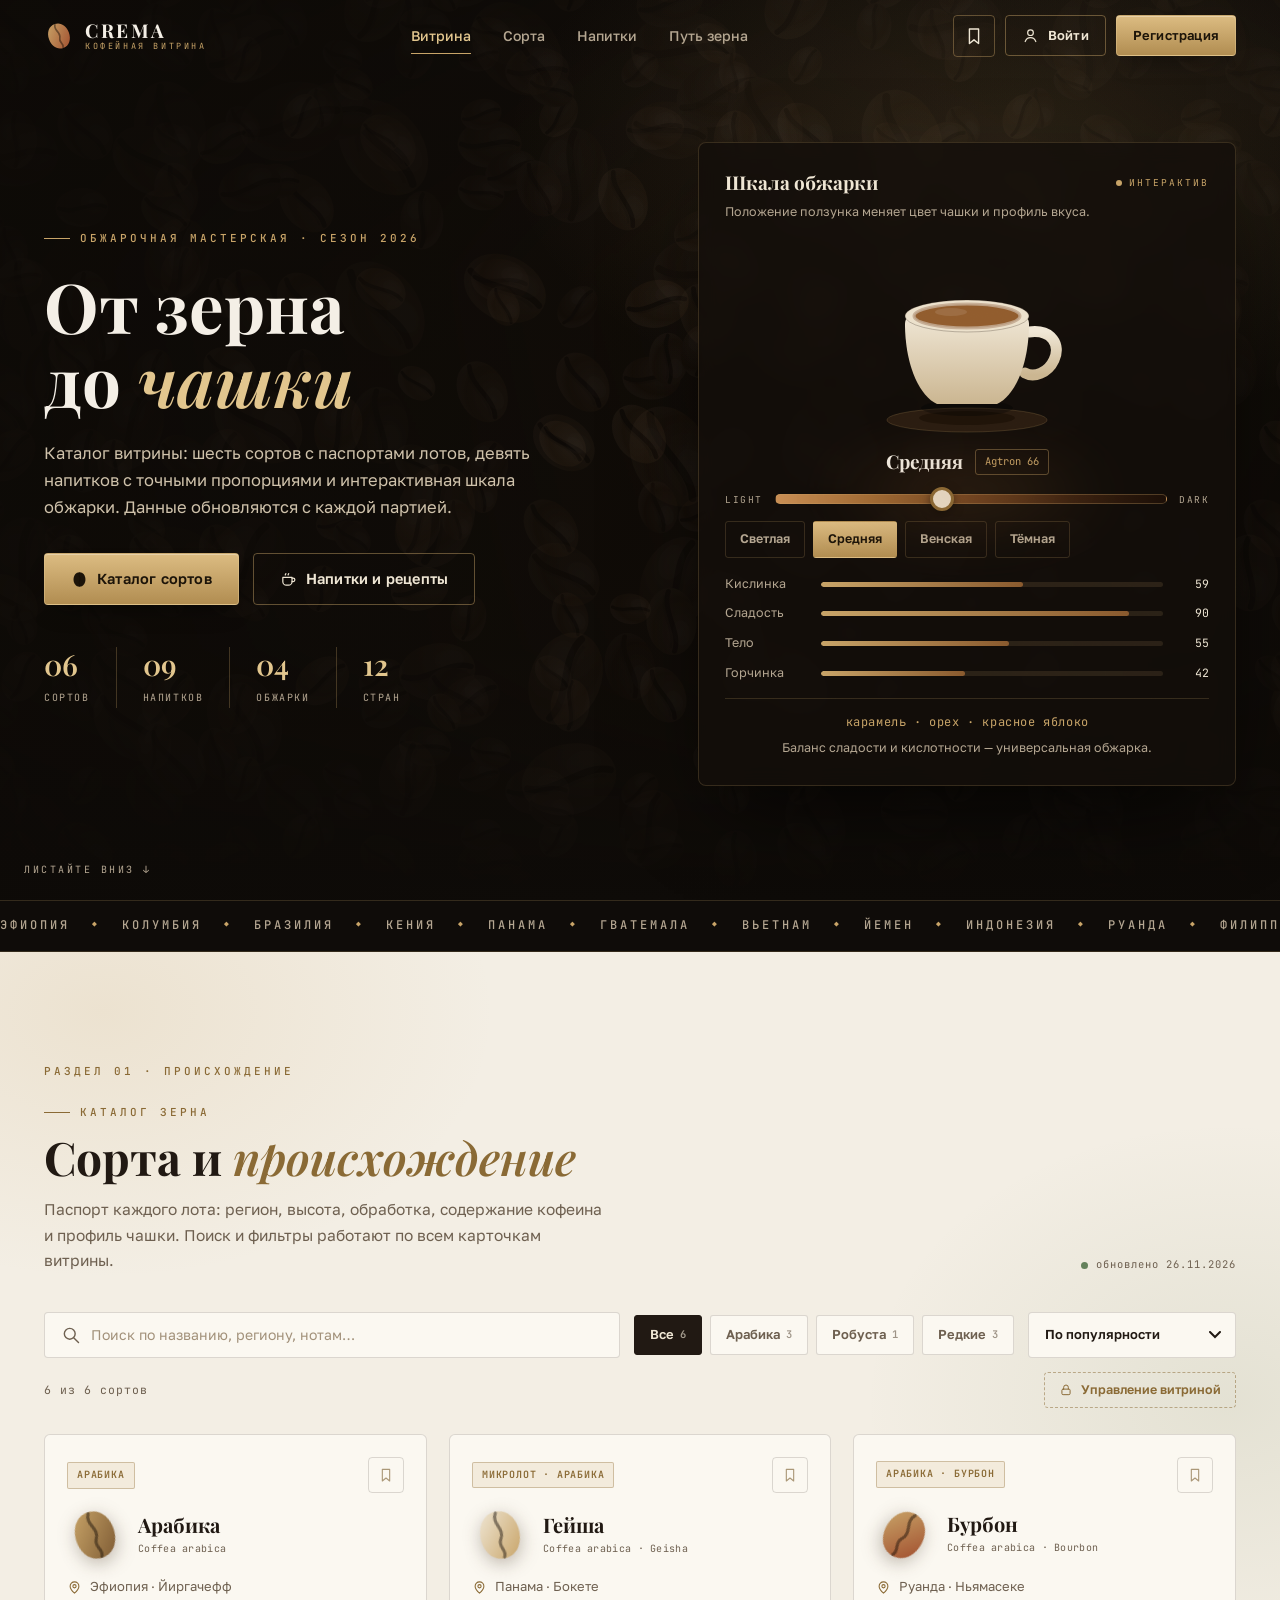
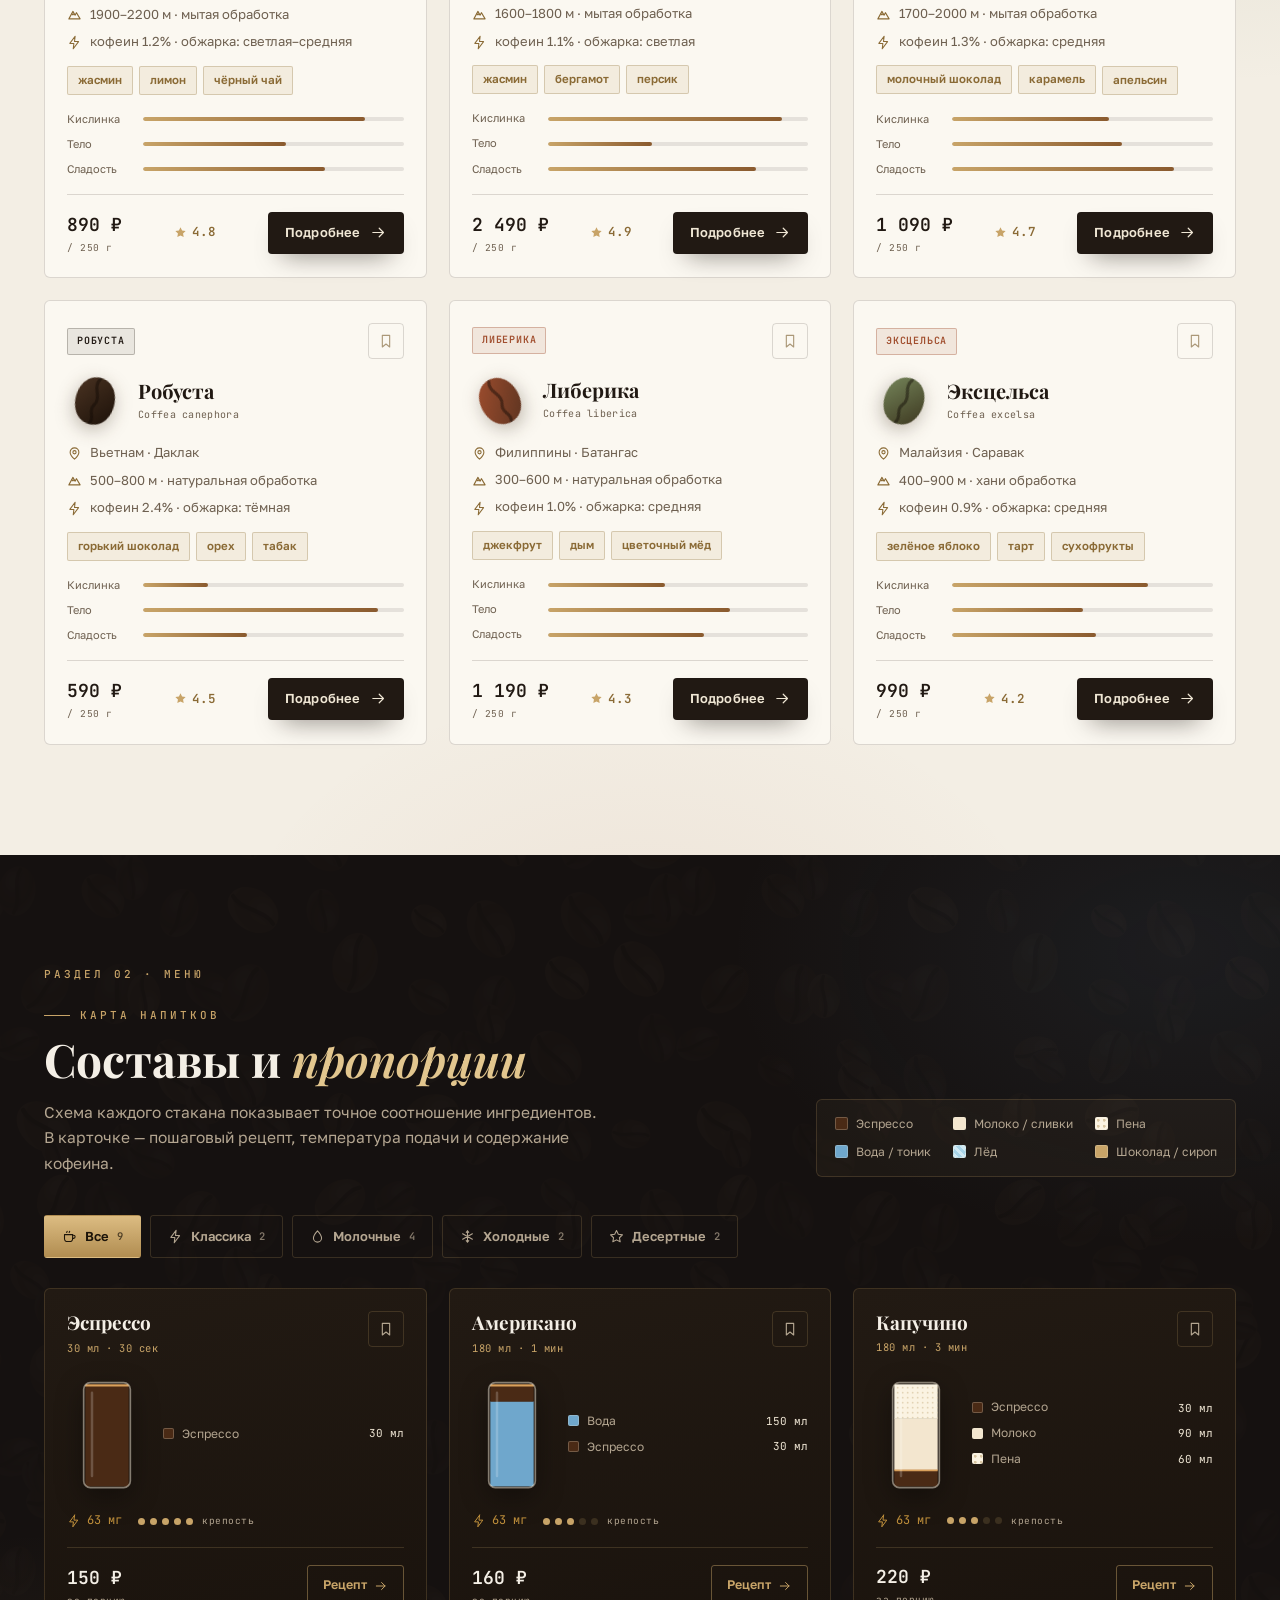
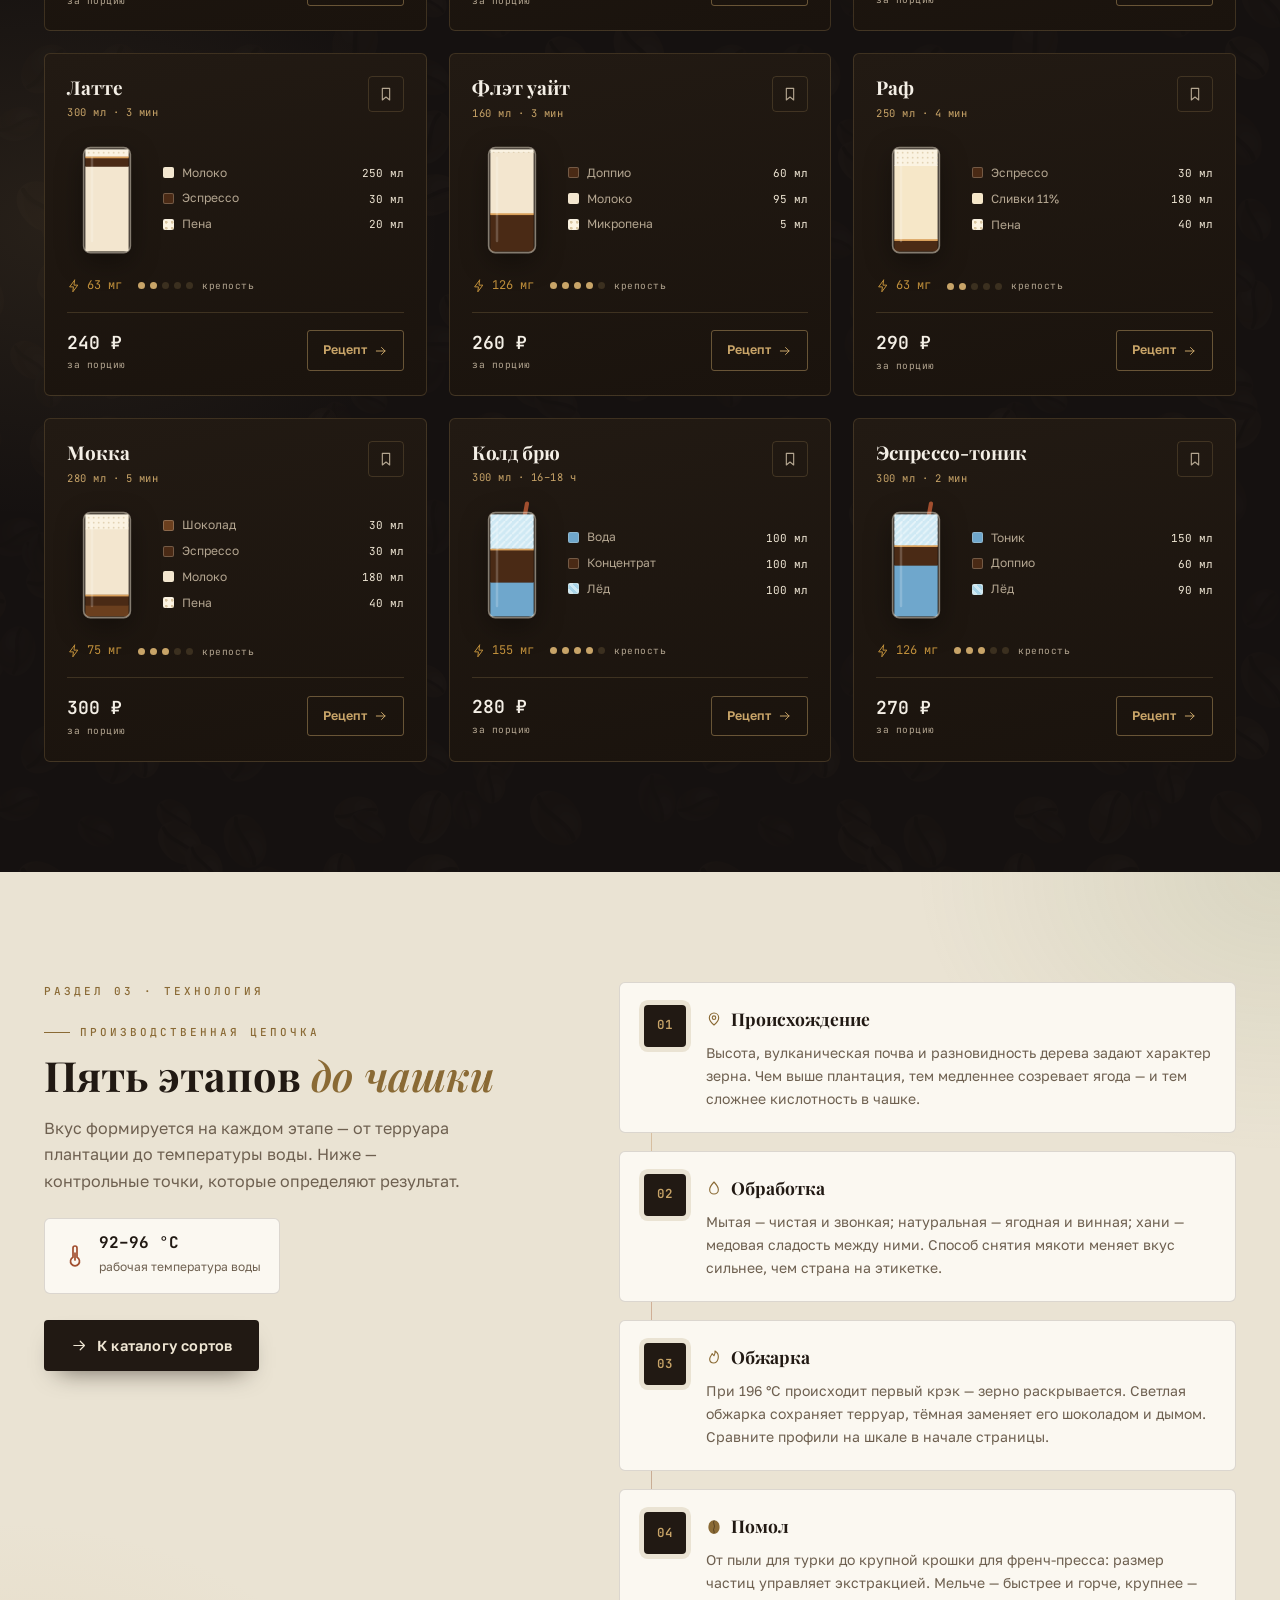
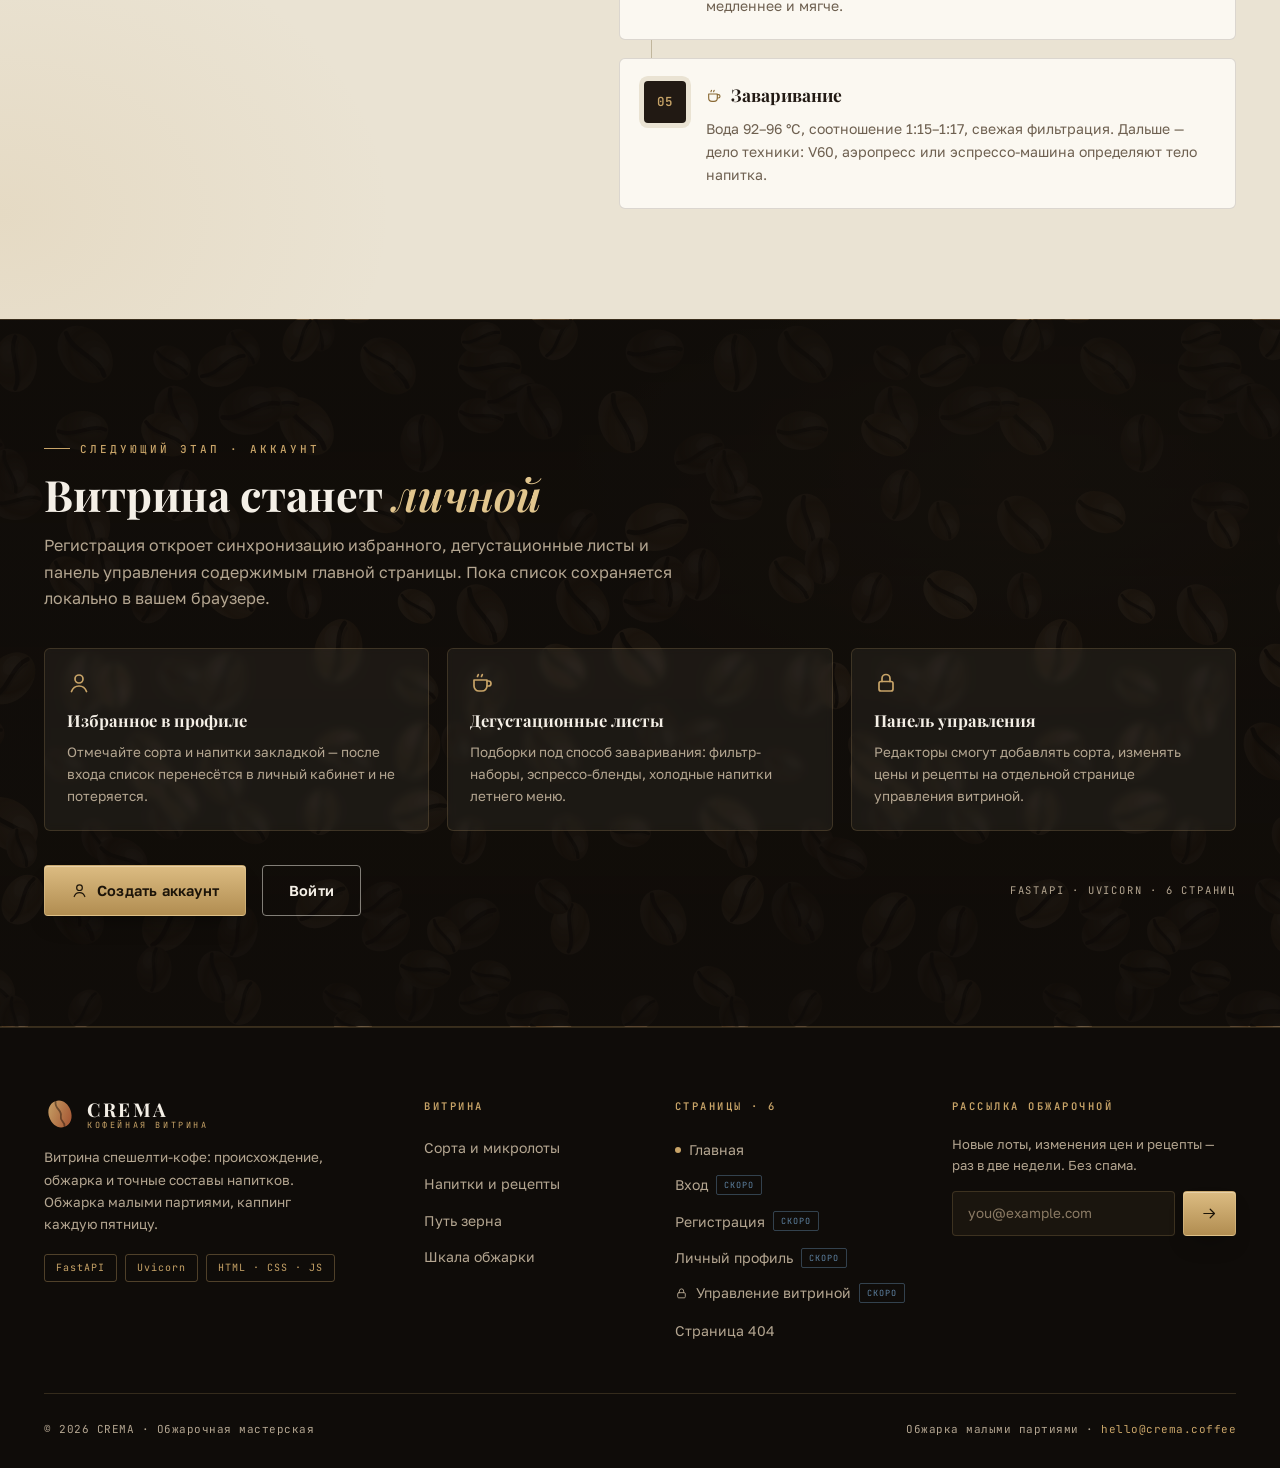
==== index.html @ fa010d56 "dffg" ====
<!--
  ═══════════════════════════════════════════════════════════════════
  index.html · CREMA — витрина кофе · ГЛАВНАЯ (1 из 6)
  Карта сайта: /  /login  /register  /profile  /admin  /404

  ФОН: сгенерированный бесшовный фон из зёрен теперь ВСТРОЕН в style.css
  (переменная --beans-tex). Внешних файлов не требуется — ошибки
  загрузки больше нет. Если захотите реальное фото: сохраните его как
  beans-bg.jpg и в style.css поменяйте --photo (инструкция там же).

  Структура (оба файла в одной папке):
      project/
        main.py
        index.html
        style.css

  main.py (FastAPI + Uvicorn):
      from fastapi import FastAPI
      from fastapi.responses import FileResponse

      app = FastAPI()

      @app.get("/")
      async def index():
          return FileResponse("index.html")

      @app.get("/style.css")
      async def css():
          return FileResponse("style.css", media_type="text/css")

  Запуск:  uvicorn main:app --reload
  (Когда страниц станет больше — перейдите на StaticFiles:
   app.mount("/static", StaticFiles(directory="static"), name="static"))
  ═══════════════════════════════════════════════════════════════════
-->
<!DOCTYPE html>
<html lang="ru">
<head>
<meta charset="UTF-8">
<meta name="viewport" content="width=device-width, initial-scale=1.0">
<title>CREMA — витрина кофе · сорта, обжарка и напитки</title>
<meta name="description" content="Каталог обжарочной мастерской: происхождение сортов, точные составы напитков, интерактивная шкала обжарки и рецепты.">
<meta name="theme-color" content="#0f0c09">
<link rel="icon" href="data:image/svg+xml,%3Csvg xmlns='http://www.w3.org/2000/svg' viewBox='0 0 80 80'%3E%3Cpath d='M40 6C57 6 68 21 68 40C68 59 57 74 40 74C23 74 12 59 12 40C12 21 23 6 40 6Z' fill='%23c8a468'/%3E%3Cpath d='M40 8C31 22 49 32 40 46C33 57 46 63 40 72' fill='none' stroke='%230f0c09' stroke-width='5' stroke-linecap='round'/%3E%3C/svg%3E">
<link rel="preconnect" href="https://fonts.googleapis.com">
<link rel="preconnect" href="https://fonts.gstatic.com" crossorigin>
<link href="https://fonts.googleapis.com/css2?family=Playfair+Display:ital,wght@0,500;0,600;0,700;0,800;1,500;1,600;1,700&family=Golos+Text:wght@400;500;600;700&family=JetBrains+Mono:wght@400;500;600&display=swap" rel="stylesheet">
<link rel="stylesheet" href="style.css">
</head>
<body>

<!-- ══════════ SVG-СПРАЙТ ══════════ -->
<svg width="0" height="0" style="position:absolute" aria-hidden="true">
  <defs>
    <linearGradient id="g-arabica" x1="0" y1="0" x2="1" y2="1"><stop offset="0" stop-color="#c8a468"/><stop offset="1" stop-color="#7d5a33"/></linearGradient>
    <linearGradient id="g-robusta" x1="0" y1="0" x2="1" y2="1"><stop offset="0" stop-color="#4a3322"/><stop offset="1" stop-color="#1c1109"/></linearGradient>
    <linearGradient id="g-liberica" x1="0" y1="0" x2="1" y2="1"><stop offset="0" stop-color="#a14e2e"/><stop offset="1" stop-color="#5a3320"/></linearGradient>
    <linearGradient id="g-excelsa" x1="0" y1="0" x2="1" y2="1"><stop offset="0" stop-color="#75855a"/><stop offset="1" stop-color="#3d3820"/></linearGradient>
    <linearGradient id="g-geisha" x1="0" y1="0" x2="1" y2="1"><stop offset="0" stop-color="#efe6d4"/><stop offset="1" stop-color="#c8a468"/></linearGradient>
    <linearGradient id="g-bourbon" x1="0" y1="0" x2="1" y2="1"><stop offset="0" stop-color="#c8a468"/><stop offset="1" stop-color="#a14e2e"/></linearGradient>
    <linearGradient id="g-cup" x1="0" y1="0" x2="0" y2="1"><stop offset="0" stop-color="#f0e7d6"/><stop offset="1" stop-color="#cbb691"/></linearGradient>
    <pattern id="pat-foam" width="6" height="6" patternUnits="userSpaceOnUse"><circle cx="2" cy="2" r="1.1" fill="#d9c6a2" opacity=".7"/></pattern>
    <pattern id="pat-ice" width="8" height="8" patternUnits="userSpaceOnUse"><path d="M-2 10L10 -2" stroke="#ffffff" stroke-width="2" opacity=".5"/></pattern>
  </defs>
  <symbol id="bean-fill" viewBox="0 0 80 80">
    <path d="M40 6C57 6 68 21 68 40C68 59 57 74 40 74C23 74 12 59 12 40C12 21 23 6 40 6Z"/>
    <path d="M40 8C31 22 49 32 40 46C33 57 46 63 40 72" fill="none" stroke="rgba(15,8,4,.45)" stroke-width="4.5" stroke-linecap="round"/>
  </symbol>
  <symbol id="i-bookmark" viewBox="0 0 24 24"><path d="M6.5 3.5h11V21L12 16.6 6.5 21V3.5Z"/></symbol>
  <symbol id="i-search" viewBox="0 0 24 24"><circle cx="10.5" cy="10.5" r="6.5"/><path d="M15.5 15.5L21 21"/></symbol>
  <symbol id="i-pin" viewBox="0 0 24 24"><path d="M12 21s-7-5.8-7-11a7 7 0 0 1 14 0c0 5.2-7 11-7 11Z"/><circle cx="12" cy="10" r="2.6"/></symbol>
  <symbol id="i-mtn" viewBox="0 0 24 24"><path d="M3 19L9.5 7l3.4 6.1L15 9l6 10Z"/><path d="M8 10.8l1.5 1.7 1.5-1.7"/></symbol>
  <symbol id="i-bolt" viewBox="0 0 24 24"><path d="M13 2L4.5 13.5H11L10 22l8.5-11.5H12L13 2Z"/></symbol>
  <symbol id="i-star" viewBox="0 0 24 24"><path d="M12 2.5l2.9 6 6.6.9-4.8 4.6 1.2 6.5L12 17.4l-5.9 3.1 1.2-6.5L2.5 9.4l6.6-.9 2.9-6Z"/></symbol>
  <symbol id="i-clock" viewBox="0 0 24 24"><circle cx="12" cy="12" r="8.5"/><path d="M12 7v5l3.4 2"/></symbol>
  <symbol id="i-temp" viewBox="0 0 24 24"><path d="M10 4a2 2 0 0 1 4 0v9.3a4.5 4.5 0 1 1-4 0V4Z"/><path d="M12 9v7"/></symbol>
  <symbol id="i-arr" viewBox="0 0 24 24"><path d="M4 12h15M13 6l6 6-6 6"/></symbol>
  <symbol id="i-up" viewBox="0 0 24 24"><path d="M12 20V5M6 11l6-6 6 6"/></symbol>
  <symbol id="i-x" viewBox="0 0 24 24"><path d="M5 5l14 14M19 5L5 19"/></symbol>
  <symbol id="i-user" viewBox="0 0 24 24"><circle cx="12" cy="8" r="4"/><path d="M4.5 20.5c1.3-3.6 4.1-5.5 7.5-5.5s6.2 1.9 7.5 5.5"/></symbol>
  <symbol id="i-lock" viewBox="0 0 24 24"><rect x="5" y="10.5" width="14" height="9.5" rx="2"/><path d="M8 10.5V7.5a4 4 0 0 1 8 0v3"/></symbol>
  <symbol id="i-check" viewBox="0 0 24 24"><path d="M4.5 12.5l5 5L19.5 7"/></symbol>
  <symbol id="i-leaf" viewBox="0 0 24 24"><path d="M5 19C5 9 12 4 20 4c0 9-5 15-13 15h-2Z"/><path d="M5 19c3-5 7-8.5 11-10.5"/></symbol>
  <symbol id="i-drop" viewBox="0 0 24 24"><path d="M12 3s6.5 7 6.5 11.5a6.5 6.5 0 0 1-13 0C5.5 10 12 3 12 3Z"/></symbol>
  <symbol id="i-fire" viewBox="0 0 24 24"><path d="M12 21c-4 0-6.5-2.6-6.5-6 0-3.2 2.4-5.4 4-8 .6 1.6 1.4 2.4 2.5 3C13.5 7.5 14 5 13.5 3c3.5 2 5 5.5 5 8.5 0 4.5-2.5 9.5-6.5 9.5Z"/></symbol>
  <symbol id="i-snow" viewBox="0 0 24 24"><path d="M12 3v18M4.2 7.5l15.6 9M4.2 16.5l15.6-9M12 3l-2 2.4M12 3l2 2.4M12 21l-2-2.4M12 21l2-2.4"/></symbol>
  <symbol id="i-cup" viewBox="0 0 24 24"><path d="M4 9h13v6a5 5 0 0 1-5 5H9a5 5 0 0 1-5-5V9Z"/><path d="M17 10h1.5a2.5 2.5 0 0 1 0 5H17M7.5 5.5c0-1 .8-1.2.8-2M11.5 5.5c0-1 .8-1.2.8-2"/></symbol>
  <symbol id="i-trash" viewBox="0 0 24 24"><path d="M4.5 6.5h15M9 6V4.5h6V6M6.5 6.5l1 13h9l1-13M10 10.5v6M14 10.5v6"/></symbol>
</svg>

<div id="progress" aria-hidden="true"></div>

<!-- ══════════ ШАПКА ══════════ -->
<header id="header">
  <div class="head-in">
    <a class="logo" href="#top" aria-label="CREMA — на главную">
      <svg viewBox="0 0 80 80" aria-hidden="true"><use href="#bean-fill" fill="url(#g-bourbon)"/></svg>
      <span class="logo-t"><b>CREMA</b><span>кофейная витрина</span></span>
    </a>
    <nav class="nav" aria-label="Основная навигация">
      <a href="#top" data-nav="top" class="active">Витрина</a>
      <a href="#varieties" data-nav="varieties">Сорта</a>
      <a href="#drinks" data-nav="drinks">Напитки</a>
      <a href="#journey" data-nav="journey">Путь зерна</a>
    </nav>
    <div class="head-act">
      <div class="fav-wrap">
        <button id="favBtn" aria-label="Избранное" aria-expanded="false">
          <svg class="ic"><use href="#i-bookmark"/></svg>
          <span id="favCount">0</span>
        </button>
        <div id="favPanel" role="dialog" aria-label="Избранное">
          <div class="fp-head">Избранное <span id="fpCount">0 позиций</span></div>
          <div id="favList"></div>
          <a class="fp-foot" href="/login">Войти и синхронизировать →</a>
        </div>
      </div>
      <a class="btn btn-ghost btn-sm" href="/login"><svg class="ic"><use href="#i-user"/></svg>Войти</a>
      <a class="btn btn-sm" href="/register">Регистрация</a>
      <button id="burger" aria-label="Меню" aria-expanded="false"><span></span><span></span></button>
    </div>
  </div>
</header>

<!-- мобильное меню -->
<div id="mMenu" aria-hidden="true">
  <a class="m-link" href="#top">Витрина <small>01</small></a>
  <a class="m-link" href="#varieties">Сорта <small>02</small></a>
  <a class="m-link" href="#drinks">Напитки <small>03</small></a>
  <a class="m-link" href="#journey">Путь зерна <small>04</small></a>
  <div class="m-auth">
    <a class="btn btn-ghost" href="/login">Войти</a>
    <a class="btn" href="/register">Регистрация</a>
  </div>
  <p class="m-note">CREMA · 6 СТРАНИЦ · FASTAPI + UVICORN</p>
</div>

<main>
<!-- ══════════ ГЕРОЙ ══════════ -->
<section id="top">
  <div class="hero-bgwrap" data-plx="0.18" aria-hidden="true"><div class="hero-photo"></div></div>
  <div class="hero-scrim" aria-hidden="true"></div>
  <div class="hero-glow" aria-hidden="true"></div>

  <div class="wrap hero-grid">
    <div class="hero">
      <span class="eyebrow" data-stage style="--d:.05s">Обжарочная мастерская · сезон 2026</span>
      <h1 data-stage style="--d:.14s">От зерна<br>до <em>чашки</em></h1>
      <p class="hero-lead" data-stage style="--d:.24s">Каталог витрины: шесть сортов с паспортами лотов, девять напитков с точными пропорциями и интерактивная шкала обжарки. Данные обновляются с каждой партией.</p>
      <div class="hero-cta" data-stage style="--d:.34s">
        <a class="btn" href="#varieties"><svg viewBox="0 0 80 80" class="ic" style="fill:currentColor;stroke:none"><use href="#bean-fill"/></svg>Каталог сортов</a>
        <a class="btn btn-ghost" href="#drinks"><svg class="ic"><use href="#i-cup"/></svg>Напитки и рецепты</a>
      </div>
      <div class="stats" data-stage style="--d:.46s">
        <div class="stat"><b>06</b><span>сортов</span></div>
        <div class="stat"><b>09</b><span>напитков</span></div>
        <div class="stat"><b>04</b><span>обжарки</span></div>
        <div class="stat"><b>12</b><span>стран</span></div>
      </div>
    </div>

    <!-- ШКАЛА ОБЖАРКИ -->
    <div class="lab" id="lab" data-stage style="--d:.4s">
      <div class="lab-head"><h2>Шкала обжарки</h2><span class="live">ИНТЕРАКТИВ</span></div>
      <p class="lab-sub">Положение ползунка меняет цвет чашки и профиль вкуса.</p>
      <div class="cup-wrap">
        <svg class="cup" viewBox="0 0 240 210" aria-label="Чашка кофе, цвет зависит от обжарки">
          <path class="steam s1" d="M96 60C91 50 100 44 96 34 92 24 100 18 97 9"/>
          <path class="steam s2" d="M120 58C115 48 124 42 120 32 116 22 124 16 121 6"/>
          <path class="steam s3" d="M144 60C139 50 148 44 144 34 140 24 148 18 145 9"/>
          <ellipse cx="120" cy="188" rx="80" ry="12" fill="#2b1d11" stroke="rgba(200,164,104,.2)"/>
          <ellipse cx="120" cy="186" rx="48" ry="7" fill="#201409"/>
          <ellipse cx="120" cy="176" rx="46" ry="8" fill="rgba(0,0,0,.3)"/>
          <path d="M182 100C205 97 214 113 207 128 201 141 187 146 178 141" fill="none" stroke="url(#g-cup)" stroke-width="11" stroke-linecap="round"/>
          <path d="M58 92C58 86 62 82 68 82L172 82C178 82 182 86 182 92 182 132 168 164 150 172L90 172C72 164 58 132 58 92Z" fill="url(#g-cup)"/>
          <ellipse cx="120" cy="84" rx="62" ry="16" fill="#ece1cc" stroke="rgba(28,16,8,.25)"/>
          <ellipse id="cupLiquid" cx="120" cy="84" rx="53" ry="12" style="fill:var(--liquid)"/>
          <ellipse cx="120" cy="84" rx="53" ry="12" fill="none" style="stroke:var(--crema-c)" stroke-width="3" opacity=".85"/>
          <ellipse cx="104" cy="80" rx="16" ry="4" fill="#fff" opacity=".1"/>
        </svg>
      </div>
      <div class="roast-read"><span id="roastName">Средняя</span><span id="roastAgtron">Agtron 66</span></div>
      <div class="range-row">
        <span class="mono">Light</span>
        <input type="range" id="roastRange" min="0" max="100" value="42" aria-label="Степень обжарки">
        <span class="mono">Dark</span>
      </div>
      <div class="presets" role="group" aria-label="Пресеты обжарки">
        <button class="preset" data-roast="12">Светлая</button>
        <button class="preset on" data-roast="42">Средняя</button>
        <button class="preset" data-roast="68">Венская</button>
        <button class="preset" data-roast="92">Тёмная</button>
      </div>
      <div class="lab-bars">
        <div class="lb-row"><label>Кислинка</label><div class="bar"><i id="barAcid"></i></div><output id="valAcid">0</output></div>
        <div class="lb-row"><label>Сладость</label><div class="bar"><i id="barSweet"></i></div><output id="valSweet">0</output></div>
        <div class="lb-row"><label>Тело</label><div class="bar"><i id="barBody"></i></div><output id="valBody">0</output></div>
        <div class="lb-row"><label>Горчинка</label><div class="bar"><i id="barBitter"></i></div><output id="valBitter">0</output></div>
      </div>
      <div class="lab-notes"><div id="roastNotes">карамель · орех · красное яблоко</div><p id="roastDesc">Баланс сладости и кислотности — универсальная обжарка.</p></div>
    </div>
  </div>
  <span class="scroll-hint">ЛИСТАЙТЕ ВНИЗ ↓</span>
</section>

<!-- ══════════ ТИКЕР ══════════ -->
<div class="marquee-sec" aria-hidden="true">
  <div class="marquee"><div class="mq-track" id="mqTrack"></div></div>
</div>

<!-- ══════════ СОРТА ══════════ -->
<section id="varieties" class="sec-pad">
  <div class="wrap">
    <div class="sec-head reveal">
      <div>
        <span class="sec-index">РАЗДЕЛ 01 · ПРОИСХОЖДЕНИЕ</span>
        <span class="eyebrow">Каталог зерна</span>
        <h2>Сорта и <em>происхождение</em></h2>
        <p class="sec-lead">Паспорт каждого лота: регион, высота, обработка, содержание кофеина и профиль чашки. Поиск и фильтры работают по всем карточкам витрины.</p>
      </div>
      <span class="upd">обновлено 26.11.2026</span>
    </div>

    <div class="toolbar reveal" style="--d:.1s">
      <label class="search">
        <svg class="ic"><use href="#i-search"/></svg>
        <input type="search" id="vSearch" placeholder="Поиск по названию, региону, нотам…" aria-label="Поиск по сортам">
      </label>
      <div class="v-chips" id="vChips" role="group" aria-label="Фильтр по видам">
        <button class="chip on" data-chip="all">Все <span class="n"></span></button>
        <button class="chip" data-chip="arabica">Арабика <span class="n"></span></button>
        <button class="chip" data-chip="robusta">Робуста <span class="n"></span></button>
        <button class="chip" data-chip="rare">Редкие <span class="n"></span></button>
      </div>
      <select class="sortsel" id="vSort" aria-label="Сортировка">
        <option value="pop">По популярности</option>
        <option value="rating">По оценке</option>
        <option value="price-asc">Цена: сначала дешевле</option>
        <option value="price-desc">Цена: сначала дороже</option>
        <option value="caffeine">Больше кофеина</option>
      </select>
    </div>
    <div class="subrow reveal" style="--d:.15s">
      <span id="vCount" aria-live="polite">6 из 6 сортов</span>
      <a class="admin-link" href="/admin" title="Страница управления содержимым витрины"><svg class="ic"><use href="#i-lock"/></svg>Управление витриной</a>
    </div>

    <div class="v-grid" id="vGrid"></div>
    <div class="empty" id="vEmpty">
      <svg viewBox="0 0 80 80"><use href="#bean-fill" fill="#8a6a35"/></svg>
      <h3>Ничего не найдено</h3>
      <p>Измените запрос или сбросьте фильтры.</p>
      <button class="btn btn-dark btn-sm" id="vReset">Сбросить фильтры</button>
    </div>
    <noscript><p style="padding:30px;text-align:center">Включите JavaScript, чтобы увидеть карточки сортов и напитков.</p></noscript>
  </div>
</section>

<!-- ══════════ НАПИТКИ ══════════ -->
<section id="drinks" class="sec-pad on-dark">
  <div class="wrap">
    <div class="sec-head reveal">
      <div>
        <span class="sec-index">РАЗДЕЛ 02 · МЕНЮ</span>
        <span class="eyebrow">Карта напитков</span>
        <h2>Составы и <em>пропорции</em></h2>
        <p class="sec-lead">Схема каждого стакана показывает точное соотношение ингредиентов. В карточке — пошаговый рецепт, температура подачи и содержание кофеина.</p>
      </div>
      <div class="legend" aria-label="Легенда составов">
        <div><span class="sw" style="background:#4a2a15"></span>Эспрессо</div>
        <div><span class="sw" style="background:#f3e6cf"></span>Молоко / сливки</div>
        <div><span class="sw sw-foam"></span>Пена</div>
        <div><span class="sw" style="background:#6fa7cc"></span>Вода / тоник</div>
        <div><span class="sw sw-ice"></span>Лёд</div>
        <div><span class="sw" style="background:#c8a468"></span>Шоколад / сироп</div>
      </div>
    </div>
    <div class="d-tabs reveal" id="dTabs" role="group" aria-label="Категории напитков" style="--d:.1s">
      <button class="d-tab on" data-cat="all"><svg class="ic"><use href="#i-cup"/></svg>Все <span class="n"></span></button>
      <button class="d-tab" data-cat="classic"><svg class="ic"><use href="#i-bolt"/></svg>Классика <span class="n"></span></button>
      <button class="d-tab" data-cat="milk"><svg class="ic"><use href="#i-drop"/></svg>Молочные <span class="n"></span></button>
      <button class="d-tab" data-cat="cold"><svg class="ic"><use href="#i-snow"/></svg>Холодные <span class="n"></span></button>
      <button class="d-tab" data-cat="dessert"><svg class="ic"><use href="#i-star"/></svg>Десертные <span class="n"></span></button>
    </div>
    <div class="d-grid" id="dGrid"></div>
  </div>
</section>

<!-- ══════════ ПУТЬ ЗЕРНА ══════════ -->
<section id="journey" class="sec-pad">
  <div class="wrap j-grid">
    <div class="j-left reveal">
      <span class="sec-index">РАЗДЕЛ 03 · ТЕХНОЛОГИЯ</span>
      <span class="eyebrow">Производственная цепочка</span>
      <h2>Пять этапов <em>до чашки</em></h2>
      <p>Вкус формируется на каждом этапе — от терруара плантации до температуры воды. Ниже — контрольные точки, которые определяют результат.</p>
      <div class="j-fact">
        <svg class="ic"><use href="#i-temp"/></svg>
        <div><b>92–96 °C</b><span>рабочая температура воды</span></div>
      </div>
      <br>
      <a class="btn btn-dark" href="#varieties"><svg class="ic"><use href="#i-arr"/></svg>К каталогу сортов</a>
    </div>
    <div class="steps">
      <article class="step reveal" style="--d:.05s"><span class="step-n">01</span><div><h3><svg class="ic"><use href="#i-pin"/></svg>Происхождение</h3><p>Высота, вулканическая почва и разновидность дерева задают характер зерна. Чем выше плантация, тем медленнее созревает ягода — и тем сложнее кислотность в чашке.</p></div></article>
      <article class="step reveal" style="--d:.1s"><span class="step-n">02</span><div><h3><svg class="ic"><use href="#i-drop"/></svg>Обработка</h3><p>Мытая — чистая и звонкая; натуральная — ягодная и винная; хани — медовая сладость между ними. Способ снятия мякоти меняет вкус сильнее, чем страна на этикетке.</p></div></article>
      <article class="step reveal" style="--d:.15s"><span class="step-n">03</span><div><h3><svg class="ic"><use href="#i-fire"/></svg>Обжарка</h3><p>При 196 °C происходит первый крэк — зерно раскрывается. Светлая обжарка сохраняет терруар, тёмная заменяет его шоколадом и дымом. Сравните профили на шкале в начале страницы.</p></div></article>
      <article class="step reveal" style="--d:.2s"><span class="step-n">04</span><div><h3><svg viewBox="0 0 80 80" class="ic" style="fill:currentColor;stroke:none"><use href="#bean-fill"/></svg>Помол</h3><p>От пыли для турки до крупной крошки для френч-пресса: размер частиц управляет экстракцией. Мельче — быстрее и горче, крупнее — медленнее и мягче.</p></div></article>
      <article class="step reveal" style="--d:.25s"><span class="step-n">05</span><div><h3><svg class="ic"><use href="#i-cup"/></svg>Заваривание</h3><p>Вода 92–96 °C, соотношение 1:15–1:17, свежая фильтрация. Дальше — дело техники: V60, аэропресс или эспрессо-машина определяют тело напитка.</p></div></article>
    </div>
  </div>
</section>

<!-- ══════════ CTA ══════════ -->
<section id="cta" class="sec-pad">
  <div class="wrap">
    <div class="cta-head reveal">
      <span class="eyebrow">Следующий этап · аккаунт</span>
      <h2>Витрина станет <em>личной</em></h2>
      <p>Регистрация откроет синхронизацию избранного, дегустационные листы и панель управления содержимым главной страницы. Пока список сохраняется локально в вашем браузере.</p>
    </div>
    <div class="cta-cards">
      <div class="cta-card reveal" style="--d:.05s"><svg class="ic"><use href="#i-user"/></svg><h3>Избранное в профиле</h3><p>Отмечайте сорта и напитки закладкой — после входа список перенесётся в личный кабинет и не потеряется.</p></div>
      <div class="cta-card reveal" style="--d:.12s"><svg class="ic"><use href="#i-cup"/></svg><h3>Дегустационные листы</h3><p>Подборки под способ заваривания: фильтр-наборы, эспрессо-бленды, холодные напитки летнего меню.</p></div>
      <div class="cta-card reveal" style="--d:.19s"><svg class="ic"><use href="#i-lock"/></svg><h3>Панель управления</h3><p>Редакторы смогут добавлять сорта, изменять цены и рецепты на отдельной странице управления витриной.</p></div>
    </div>
    <div class="cta-row reveal" style="--d:.2s">
      <a class="btn" href="/register"><svg class="ic"><use href="#i-user"/></svg>Создать аккаунт</a>
      <a class="btn btn-ghost-ink" href="/login">Войти</a>
      <span class="cta-stack">FASTAPI · UVICORN · 6 СТРАНИЦ</span>
    </div>
  </div>
</section>
</main>

<!-- ══════════ ПОДВАЛ ══════════ -->
<footer>
  <div class="wrap">
    <div class="f-grid">
      <div class="f-brand">
        <a class="logo" href="#top"><svg viewBox="0 0 80 80" style="width:32px;height:32px;transform:rotate(-20deg)"><use href="#bean-fill" fill="url(#g-bourbon)"/></svg><span class="logo-t"><b>CREMA</b><span>кофейная витрина</span></span></a>
        <p>Витрина спешелти-кофе: происхождение, обжарка и точные составы напитков. Обжарка малыми партиями, каппинг каждую пятницу.</p>
        <div class="f-badges"><span class="f-badge">FastAPI</span><span class="f-badge">Uvicorn</span><span class="f-badge">HTML · CSS · JS</span></div>
      </div>
      <div class="f-col">
        <h4>Витрина</h4>
        <ul>
          <li><a href="#varieties">Сорта и микролоты</a></li>
          <li><a href="#drinks">Напитки и рецепты</a></li>
          <li><a href="#journey">Путь зерна</a></li>
          <li><a href="#top">Шкала обжарки</a></li>
        </ul>
      </div>
      <div class="f-col">
        <h4>Страницы · 6</h4>
        <ul>
          <li><a href="/"><span class="cur"></span>Главная</a></li>
          <li><a href="/login">Вход <span class="soon">скоро</span></a></li>
          <li><a href="/register">Регистрация <span class="soon">скоро</span></a></li>
          <li><a href="/profile">Личный профиль <span class="soon">скоро</span></a></li>
          <li><a href="/admin"><svg class="ic"><use href="#i-lock"/></svg>Управление витриной <span class="soon">скоро</span></a></li>
          <li><a href="/404">Страница 404</a></li>
        </ul>
      </div>
      <div class="f-col">
        <h4>Рассылка обжарочной</h4>
        <p>Новые лоты, изменения цен и рецепты — раз в две недели. Без спама.</p>
        <form id="nlForm" novalidate>
          <input type="email" id="nlEmail" placeholder="you@example.com" required aria-label="Электронная почта">
          <button class="btn" type="submit" aria-label="Подписаться"><svg class="ic"><use href="#i-arr"/></svg></button>
        </form>
        <div id="nlOk"><svg class="ic"><use href="#i-check"/></svg>Подписка оформлена. Первое письмо уже в пути.</div>
      </div>
    </div>
    <div class="f-bottom">
      <span>© 2026 CREMA · Обжарочная мастерская</span>
      <span>Обжарка малыми партиями · <a href="mailto:hello@crema.coffee">hello@crema.coffee</a></span>
    </div>
  </div>
</footer>

<!-- ══════════ МОДАЛКА / ТОСТЫ / НАВЕРХ ══════════ -->
<div id="modal" role="dialog" aria-modal="true" aria-label="Карточка подробнее">
  <div class="modal-card">
    <button id="modalClose" aria-label="Закрыть"><svg class="ic"><use href="#i-x"/></svg></button>
    <div id="modalBody"></div>
  </div>
</div>
<div id="toasts" aria-live="polite"></div>
<button id="backTop" aria-label="Наверх"><svg class="ic"><use href="#i-up"/></svg></button>

<script>
(function(){
'use strict';
/* ══════════ ДАННЫЕ ВИТРИНЫ ══════════ */
const VARIETIES=[
 {id:'arabica',name:'Арабика',latin:'Coffea arabica',kind:'Арабика',tone:'tag-brass',tags:['arabica'],grad:'g-arabica',rot:-18,
  origin:'Эфиопия',region:'Йиргачефф',alt:'1900–2200 м',process:'Мытая',caff:1.2,roast:'Светлая–средняя',rating:4.8,price:890,pop:98,
  notes:['жасмин','лимон','чёрный чай'],profile:{acid:85,body:55,sweet:70,bitter:20},brew:['V60','Аэропресс','Кемекс'],
  desc:'Родина арабики — высокогорные леса Эфиопии. Именно этот вид дал миру большинство спешелти-лотов: сложная кислотность, цветочные и фруктовые ноты, деликатное тело. Мытая обработка Йиргачеффа подчёркивает жасмин и цитрус — классика для фильтра.'},
 {id:'robusta',name:'Робуста',latin:'Coffea canephora',kind:'Робуста',tone:'tag-dark',tags:['robusta'],grad:'g-robusta',rot:14,
  origin:'Вьетнам',region:'Даклак',alt:'500–800 м',process:'Натуральная',caff:2.4,roast:'Тёмная',rating:4.5,price:590,pop:84,
  notes:['горький шоколад','орех','табак'],profile:{acid:25,body:90,sweet:40,bitter:85},brew:['Эспрессо','Мока','Турка'],
  desc:'Кофеина почти вдвое больше, чем у арабики, а хлорогеновые кислоты дают плотную горчинку и орехово-табачный профиль. Качественная робуста — фундамент эспрессо-блендов: она отвечает за густую крема и шоколадное послевкусие.'},
 {id:'liberica',name:'Либерика',latin:'Coffea liberica',kind:'Либерика',tone:'tag-brick',tags:['rare'],grad:'g-liberica',rot:-30,
  origin:'Филиппины',region:'Батангас',alt:'300–600 м',process:'Натуральная',caff:1.0,roast:'Средняя',rating:4.3,price:1190,pop:55,
  notes:['джекфрут','дым','цветочный мёд'],profile:{acid:45,body:70,sweet:60,bitter:45},brew:['Френч-пресс','Турка'],
  desc:'Самый редкий коммерческий вид: менее 2% мирового урожая. Крупные асимметричные зёрна дают экзотический профиль — джекфрут, цветочный мёд и лёгкая дымность. На Филиппинах этот кофе называют «капенг барако».'},
 {id:'excelsa',name:'Эксцельса',latin:'Coffea excelsa',kind:'Эксцельса',tone:'tag-brick',tags:['rare'],grad:'g-excelsa',rot:22,
  origin:'Малайзия',region:'Саравак',alt:'400–900 м',process:'Хани',caff:0.9,roast:'Средняя',rating:4.2,price:990,pop:48,
  notes:['зелёное яблоко','тарт','сухофрукты'],profile:{acid:75,body:50,sweet:55,bitter:30},brew:['Фильтр','Вьетнамский фин'],
  desc:'Ботанически — разновидность либерики, но в чашке ведёт себя иначе: яркая фруктовая кислотность, зелёное яблоко и сухофрукты. В блендах Юго-Восточной Азии эксцельсу используют ради верхних нот и сложности аромата.'},
 {id:'geisha',name:'Гейша',latin:'Coffea arabica · Geisha',kind:'Микролот · арабика',tone:'tag-brass',tags:['arabica','rare'],grad:'g-geisha',rot:-12,
  origin:'Панама',region:'Бокете',alt:'1600–1800 м',process:'Мытая',caff:1.1,roast:'Светлая',rating:4.9,price:2490,pop:92,
  notes:['жасмин','бергамот','персик'],profile:{acid:90,body:40,sweet:80,bitter:10},brew:['V60','Кемекс'],
  desc:'Легендарный сорт из панамского Бокете: жасмин, бергамот и персиковая сладость. Лоты гейши устанавливают ценовые рекорды на аукционе Best of Panama. Обжарка максимально светлая, чтобы сохранить цветочную ароматику.'},
 {id:'bourbon',name:'Бурбон',latin:'Coffea arabica · Bourbon',kind:'Арабика · бурбон',tone:'tag-brass',tags:['arabica'],grad:'g-bourbon',rot:30,
  origin:'Руанда',region:'Ньямасеке',alt:'1700–2000 м',process:'Мытая',caff:1.3,roast:'Средняя',rating:4.7,price:1090,pop:88,
  notes:['молочный шоколад','карамель','апельсин'],profile:{acid:60,body:65,sweet:85,bitter:25},brew:['Эспрессо','Аэропресс','Френч-пресс'],
  desc:'Одна из старейших культурных разновидностей арабики: плотная карамельная сладость, молочный шоколад и мягкая апельсиновая кислотность. Универсален — одинаково хорош в эспрессо, фильтре и молочных напитках.'}
];
const LTYPE={
 espresso:{c:'#4a2a15',label:'Эспрессо'},milk:{c:'#f3e6cf',label:'Молоко'},foam:{c:'#fbf3e2',label:'Пена',pat:'pat-foam'},
 water:{c:'#6fa7cc',label:'Вода'},ice:{c:'#cfe9f4',label:'Лёд',pat:'pat-ice'},cream:{c:'#f6e7c8',label:'Сливки'},
 chocolate:{c:'#6b3f1e',label:'Шоколад'},syrup:{c:'#c8a468',label:'Сироп'}
};
const DRINKS=[
 {id:'espresso',name:'Эспрессо',cats:['classic'],vol:30,caff:63,str:5,price:150,time:'30 сек',temp:'67–70 °C',
  layers:[{t:'espresso',ml:30}],
  steps:['Прогрейте чашку и группу машины.','Смолите 18 г кофе в тонкий помол, распределите и утрамбуйте.','Экстрагируйте 25–30 секунд до 36–40 г напитка.','Подавайте сразу — крема сохраняется меньше минуты.'],
  tip:'Ориентир — соотношение 1:2 и струйка цвета тёплого мёда.'},
 {id:'americano',name:'Американо',cats:['classic'],vol:180,caff:63,str:3,price:160,time:'1 мин',temp:'85 °C',
  layers:[{t:'water',ml:150},{t:'espresso',ml:30}],
  steps:['Приготовьте эспрессо или доппио.','Нагрейте воду до 90–92 °C.','Влейте эспрессо в воду — так крема сохранится.'],
  tip:'Порядок «вода → эспрессо» называется long black и даёт более плотную крема.'},
 {id:'cappuccino',name:'Капучино',cats:['milk'],vol:180,caff:63,str:3,price:220,time:'3 мин',temp:'60–65 °C',
  layers:[{t:'espresso',ml:30},{t:'milk',ml:90},{t:'foam',ml:60}],
  steps:['Приготовьте эспрессо в прогретую чашку 180 мл.','Взбейте молоко до 60–65 °C с плотной пеной около сантиметра.','Влейте молоко по центру, пену довершите свободным наливом.'],
  tip:'Классическая пропорция — треть эспрессо, треть молока, треть пены.'},
 {id:'latte',name:'Латте',cats:['milk'],vol:300,caff:63,str:2,price:240,time:'3 мин',temp:'60–65 °C',
  layers:[{t:'milk',ml:250,label:'Молоко'},{t:'espresso',ml:30},{t:'foam',ml:20}],
  steps:['Взбейте молоко до тонкой глянцевой пены 0,5 см.','Влейте молоко в бокал, оставив место для кофе.','Тонкой струйкой добавьте эспрессо — получатся слои латте-макиато.'],
  tip:'Для латте-арта пена должна быть глянцевой, как свежая краска.'},
 {id:'flatwhite',name:'Флэт уайт',cats:['milk'],vol:160,caff:126,str:4,price:260,time:'3 мин',temp:'60 °C',
  layers:[{t:'espresso',ml:60,label:'Доппио'},{t:'milk',ml:95},{t:'foam',ml:5,label:'Микропена'}],
  steps:['Приготовьте доппио — двойной эспрессо 60 мл.','Взбейте 100 мл молока с микропеной не толще 5 мм.','Свободный налив: питчер ближе к поверхности, рисунок по желанию.'],
  tip:'Флэт уайт — про кофе: молока меньше, пена тоньше, вкус ярче, чем в латте.'},
 {id:'raf',name:'Раф',cats:['milk','dessert'],vol:250,caff:63,str:2,price:290,time:'4 мин',temp:'65 °C',
  layers:[{t:'espresso',ml:30},{t:'cream',ml:180,label:'Сливки 11%'},{t:'foam',ml:40}],
  steps:['В питчер: эспрессо, сливки 11% и ванильный сахар.','Взбейте всё вместе до 65 °C — раф взбивается целиком.','Перелейте в прогретую чашку с плотной сливочной пеной.'],
  tip:'Раф создан в Москве в 1990-х — единственный напиток, где сливки взбиваются вместе с кофе.'},
 {id:'mocha',name:'Мокка',cats:['dessert'],vol:280,caff:75,str:3,price:300,time:'5 мин',temp:'65 °C',
  layers:[{t:'chocolate',ml:30},{t:'espresso',ml:30},{t:'milk',ml:180},{t:'foam',ml:40}],
  steps:['Растопите шоколад или влейте сироп на дно чашки.','Добавьте эспрессо и размешайте до однородности.','Влейте взбитое молоко, завершите пеной и какао-крошкой.'],
  tip:'Тёмный шоколад 70% делает мокку менее приторной и более глубокой.'},
 {id:'coldbrew',name:'Колд брю',cats:['cold'],vol:300,caff:155,str:4,price:280,time:'16–18 ч',temp:'4–6 °C',
  layers:[{t:'water',ml:100},{t:'espresso',ml:100,label:'Концентрат'},{t:'ice',ml:100}],
  steps:['80 г крупного помола залейте литром воды комнатной температуры.','Настаивайте 16–18 часов в холодильнике.','Отфильтруйте, разбавьте концентрат 1:1 и подавайте со льдом.'],
  tip:'Холодная экстракция почти не извлекает горечь — напиток слаще и мягче горячего фильтра.'},
 {id:'esptonic',name:'Эспрессо-тоник',cats:['cold'],vol:300,caff:126,str:3,price:270,time:'2 мин',temp:'4–6 °C',
  layers:[{t:'water',ml:150,label:'Тоник'},{t:'espresso',ml:60,label:'Доппио'},{t:'ice',ml:90}],
  steps:['Наполните высокий бокал льдом.','Влейте 150 мл тоника.','Аккуратно добавьте доппио по ложке — слои разделятся.'],
  tip:'Используйте нейтральный тоник без выраженного хинина — он конфликтует с кислотностью кофе.'}
];
const ALL={};
VARIETIES.forEach(v=>ALL['v:'+v.id]={name:v.name,price:v.price,kind:'Сорт',icon:'bean'});
DRINKS.forEach(d=>ALL['d:'+d.id]={name:d.name,price:d.price,kind:'Напиток',icon:'cup'});

/* ══════════ ХЕЛПЕРЫ ══════════ */
const $=s=>document.querySelector(s), $$=s=>Array.from(document.querySelectorAll(s));
const ic=(n,cls)=>'<svg class="ic '+(cls||'')+'" aria-hidden="true"><use href="#i-'+n+'"/></svg>';
const beanSVG=(grad,rot,cls)=>'<svg class="bean-ic '+(cls||'')+'" viewBox="0 0 80 80" style="--rot:'+rot+'deg" aria-hidden="true"><use href="#bean-fill" fill="url(#'+grad+')"/></svg>';
const fmt=n=>n.toLocaleString('ru-RU');
const reduced=matchMedia('(prefers-reduced-motion: reduce)').matches;
let uid=0;

/* ══════════ СХЕМА СТАКАНА ══════════ */
function glassSVG(layers,big){
 const gid='gc'+(++uid);
 const X=22,W=52,TOP=16,BOT=138,H=BOT-TOP;
 const total=layers.reduce((s,l)=>s+l.ml,0);
 let y=BOT,rects='';
 const hasIce=layers.some(l=>l.t==='ice');
 layers.forEach(l=>{
   const h=l.ml/total*H; y-=h; const T=LTYPE[l.t];
   rects+='<rect x="'+X+'" y="'+y.toFixed(1)+'" width="'+W+'" height="'+(h+.5).toFixed(1)+'" fill="'+T.c+'"/>';
   if(T.pat) rects+='<rect x="'+X+'" y="'+y.toFixed(1)+'" width="'+W+'" height="'+(h+.5).toFixed(1)+'" fill="url(#'+T.pat+')"/>';
   if(l.t==='espresso') rects+='<rect x="'+X+'" y="'+y.toFixed(1)+'" width="'+W+'" height="2.6" fill="#d9a05b"/>';
 });
 const straw=hasIce?'<path d="M66 3L55 62" stroke="#a14e2e" stroke-width="5" stroke-linecap="round"/>':'';
 return '<svg class="glass'+(big?' glass-lg':'')+'" viewBox="0 0 96 150" aria-hidden="true">'
  +'<defs><clipPath id="'+gid+'"><rect x="20" y="14" width="56" height="126" rx="8"/></clipPath></defs>'
  +straw+'<g clip-path="url(#'+gid+')">'+rects+'</g>'
  +'<rect x="20" y="14" width="56" height="126" rx="8" fill="none" stroke="rgba(239,230,212,.5)" stroke-width="2"/>'
  +'<path d="M30 26v100" stroke="rgba(255,255,255,.2)" stroke-width="3" stroke-linecap="round"/></svg>';
}
const compList=(layers,cls)=>'<div class="'+cls+'">'+layers.map(l=>{
 const T=LTYPE[l.t];
 const pat=T.pat==='pat-foam'?' sw-foam':T.pat==='pat-ice'?' sw-ice':'';
 const style=pat?'':' style="background:'+T.c+'"';
 return '<div><span class="sw'+pat+'"'+style+'></span>'+(l.label||T.label)+'<b>'+l.ml+' мл</b></div>';
}).join('')+'</div>';

/* ══════════ ИЗБРАННОЕ ══════════ */
let favs=new Set();
try{ favs=new Set(JSON.parse(localStorage.getItem('crema-favs')||'[]')); }catch(e){}
const saveFavs=()=>{ try{ localStorage.setItem('crema-favs',JSON.stringify([...favs])); }catch(e){} };
function updateFavUI(){
 const n=favs.size, c=$('#favCount');
 c.textContent=n; c.classList.toggle('show',n>0);
 $('#fpCount').textContent=n+' '+plural(n,['позиция','позиции','позиций']);
 $$('[data-fav]').forEach(b=>{
   const on=favs.has(b.dataset.fav);
   b.classList.toggle('on',on); b.setAttribute('aria-pressed',on);
 });
 $$('[data-fav-label]').forEach(s=>{ s.textContent=favs.has(s.dataset.favLabel)?'В избранном':'В избранное'; });
}
function plural(n,f){ const m=n%10,h=n%100; if(m===1&&h!==11)return f[0]; if(m>=2&&m<=4&&(h<12||h>14))return f[1]; return f[2]; }
function toggleFav(key){
 const item=ALL[key]; if(!item)return;
 const btns=$$('[data-fav="'+key+'"]');
 if(favs.has(key)){
   favs.delete(key);
   toast('«'+item.name+'» удалено из избранного',{label:'Отменить',fn:()=>{favs.add(key);saveFavs();updateFavUI();renderFavPanel();}});
 }else{
   favs.add(key);
   btns.forEach(b=>{b.classList.remove('pop');void b.offsetWidth;b.classList.add('pop');});
   toast(item.name+' — добавлено в избранное');
 }
 saveFavs(); updateFavUI(); renderFavPanel();
}
function renderFavPanel(){
 const list=$('#favList');
 if(!favs.size){
   list.innerHTML='<div class="fp-empty"><svg viewBox="0 0 80 80"><use href="#bean-fill" fill="#b4a691"/></svg>Список пуст.<br>Отмечайте закладкой сорта и напитки —<br>или <a href="#varieties" data-close-panel>начните с каталога</a>.</div>';
   return;
 }
 list.innerHTML=[...favs].map(k=>{
   const it=ALL[k]; if(!it)return'';
   const icon=it.icon==='bean'?'<svg class="ic" style="fill:currentColor;stroke:none" viewBox="0 0 80 80"><use href="#bean-fill"/></svg>':ic('cup');
   return '<div class="fav-row">'+icon+'<div class="fr-t"><b>'+it.name+'</b><small>'+it.kind+' · '+fmt(it.price)+' ₽</small></div>'
     +'<button class="fr-open" data-open="'+k+'" aria-label="Открыть '+it.name+'">'+ic('arr')+'</button>'
     +'<button class="fr-del" data-fav="'+k+'" aria-label="Убрать '+it.name+'">'+ic('trash')+'</button></div>';
 }).join('');
}

/* ══════════ ТОСТЫ ══════════ */
function toast(msg,action){
 const box=$('#toasts');
 while(box.children.length>=3) box.firstChild.remove();
 const t=document.createElement('div'); t.className='toast';
 t.innerHTML=ic('check')+'<p>'+msg+'</p>'+(action?'<button class="t-act">'+action.label+'</button>':'');
 box.appendChild(t);
 const kill=()=>{ t.classList.add('out'); setTimeout(()=>t.remove(),300); };
 const timer=setTimeout(kill,4200);
 if(action) t.querySelector('.t-act').addEventListener('click',()=>{ clearTimeout(timer); action.fn(); kill(); });
}

/* ══════════ РЕНДЕР: СОРТА ══════════ */
const vState={q:'',chip:'all',sort:'pop'};
const sorters={pop:(a,b)=>b.pop-a.pop,rating:(a,b)=>b.rating-a.rating,'price-asc':(a,b)=>a.price-b.price,'price-desc':(a,b)=>b.price-a.price,caffeine:(a,b)=>b.caff-a.caff};
function vb(label,val){ return '<div class="vb-row"><label>'+label+'</label><div class="bar"><i style="width:'+val+'%"></i></div></div>'; }
function cardV(v,i){
 return '<article class="v-card card-enter" style="--d:'+(i*55)+'ms" data-open="v:'+v.id+'">'
  +'<div class="vc-top"><span class="tag '+v.tone+'">'+v.kind+'</span>'
  +'<button class="fav" data-fav="v:'+v.id+'" aria-label="В избранное: '+v.name+'" aria-pressed="false">'+ic('bookmark')+'</button></div>'
  +'<div class="vc-id">'+beanSVG(v.grad,v.rot)+'<div><h3>'+v.name+'</h3><small>'+v.latin+'</small></div></div>'
  +'<div class="vc-meta"><div>'+ic('pin')+v.origin+' · '+v.region+'</div><div>'+ic('mtn')+v.alt+' · '+v.process.toLowerCase()+' обработка</div>'
  +'<div>'+ic('bolt')+'кофеин '+v.caff.toFixed(1)+'% · обжарка: '+v.roast.toLowerCase()+'</div></div>'
  +'<div class="notes">'+v.notes.map(n=>'<span class="note">'+n+'</span>').join('')+'</div>'
  +'<div class="vc-bars">'+vb('Кислинка',v.profile.acid)+vb('Тело',v.profile.body)+vb('Сладость',v.profile.sweet)+'</div>'
  +'<div class="vc-foot"><div class="price"><b>'+fmt(v.price)+' ₽</b><span>/ 250 г</span></div>'
  +'<span class="rate">'+ic('star','ic-fill')+v.rating.toFixed(1)+'</span>'
  +'<button class="btn btn-dark btn-sm" data-open="v:'+v.id+'">Подробнее '+ic('arr')+'</button></div></article>';
}
function renderV(){
 const q=vState.q.trim().toLowerCase();
 let list=VARIETIES.filter(v=>(vState.chip==='all'||v.tags.includes(vState.chip))
   &&(!q||(v.name+' '+v.latin+' '+v.origin+' '+v.region+' '+v.notes.join(' ')).toLowerCase().includes(q)))
   .sort(sorters[vState.sort]);
 $('#vGrid').innerHTML=list.map(cardV).join('');
 $('#vEmpty').classList.toggle('show',!list.length);
 $('#vCount').textContent=list.length+' из '+VARIETIES.length+' '+plural(VARIETIES.length,['сорта','сортов','сортов']);
 updateFavUI();
}
/* ══════════ РЕНДЕР: НАПИТКИ ══════════ */
let dCat='all';
function cardD(d,i){
 const dots=Array.from({length:5},(_,k)=>'<span class="'+(k<d.str?'on':'')+'"></span>').join('');
 return '<article class="d-card card-enter" style="--d:'+(i*55)+'ms" data-open="d:'+d.id+'">'
  +'<div class="dc-head"><div><h3>'+d.name+'</h3><small>'+d.vol+' мл · '+d.time+'</small></div>'
  +'<button class="fav" data-fav="d:'+d.id+'" aria-label="В избранное: '+d.name+'" aria-pressed="false">'+ic('bookmark')+'</button></div>'
  +'<div class="dc-mid">'+glassSVG(d.layers)+compList(d.layers,'comp')+'</div>'
  +'<div class="dc-meta"><span class="caff">'+ic('bolt')+d.caff+' мг</span>'
  +'<span class="strength" title="Крепость '+d.str+' из 5">'+dots+'<small>крепость</small></span></div>'
  +'<div class="vc-foot"><div class="price"><b>'+fmt(d.price)+' ₽</b><span>за порцию</span></div>'
  +'<button class="btn-recipe" data-open="d:'+d.id+'">Рецепт '+ic('arr')+'</button></div></article>';
}
function renderD(){
 const list=DRINKS.filter(d=>dCat==='all'||d.cats.includes(dCat));
 $('#dGrid').innerHTML=list.map(cardD).join('');
 updateFavUI();
}

/* ══════════ МОДАЛКА ══════════ */
let lastFocus=null;
function lb(label,val){ return '<div class="lb-row"><label>'+label+'</label><div class="bar"><i style="width:'+val+'%"></i></div><output>'+val+'</output></div>'; }
function openItem(key){
 const body=$('#modalBody');
 if(key.startsWith('v:')){
   const v=VARIETIES.find(x=>x.id===key.slice(2)); if(!v)return;
   body.innerHTML='<div class="m-head">'+beanSVG(v.grad,v.rot)+'<div><h3>'+v.name+'</h3><small>'+v.latin+'</small></div></div>'
    +'<div class="m-meta">'
    +'<div>'+ic('pin')+'<b>'+v.origin+' · '+v.region+'</b><span>происхождение</span></div>'
    +'<div>'+ic('mtn')+'<b>'+v.alt+'</b><span>высота</span></div>'
    +'<div>'+ic('drop')+'<b>'+v.process+'</b><span>обработка</span></div>'
    +'<div>'+ic('bolt')+'<b>'+v.caff.toFixed(1)+'%</b><span>кофеин</span></div>'
    +'<div>'+ic('fire')+'<b>'+v.roast+'</b><span>обжарка</span></div>'
    +'<div>'+ic('star','ic-fill')+'<b>'+v.rating.toFixed(1)+' / 5</b><span>оценка каппинга</span></div></div>'
    +'<p class="m-desc">'+v.desc+'</p>'
    +'<div class="m-sec">Профиль чашки</div><div class="m-bars">'
    +lb('Кислинка',v.profile.acid)+lb('Сладость',v.profile.sweet)+lb('Тело',v.profile.body)+lb('Горчинка',v.profile.bitter)+'</div>'
    +'<div class="m-sec">Рекомендуемые способы</div><div class="m-chips">'+v.brew.map(b=>'<span class="m-chip">'+ic('cup')+b+'</span>').join('')+'</div>'
    +'<div class="m-foot"><div class="price"><b>'+fmt(v.price)+' ₽</b><span>/ 250 г зерна</span></div>'
    +'<button class="btn" data-fav="v:'+v.id+'">'+ic('bookmark')+'<span data-fav-label="v:'+v.id+'">В избранное</span></button></div>';
 }else{
   const d=DRINKS.find(x=>x.id===key.slice(2)); if(!d)return;
   const total=d.layers.reduce((s,l)=>s+l.ml,0);
   const comp='<div class="m-comp">'+d.layers.map(l=>{
     const T=LTYPE[l.t]; const pat=T.pat==='pat-foam'?' sw-foam':T.pat==='pat-ice'?' sw-ice':'';
     const style=pat?'':' style="background:'+T.c+'"';
     return '<div><span class="sw'+pat+'"'+style+'></span>'+(l.label||T.label)+'<b>'+l.ml+' мл</b><em>'+Math.round(l.ml/total*100)+'%</em></div>';
   }).join('')+'</div>';
   body.innerHTML='<div class="m-head"><div><h3>'+d.name+'</h3><small>'+d.vol+' мл · крепость '+d.str+'/5</small></div></div>'
    +'<div class="m-drink-grid">'+glassSVG(d.layers,true)+comp+'</div>'
    +'<div class="m-meta">'
    +'<div>'+ic('bolt')+'<b>'+d.caff+' мг</b><span>кофеин</span></div>'
    +'<div>'+ic('temp')+'<b>'+d.temp+'</b><span>подача</span></div>'
    +'<div>'+ic('clock')+'<b>'+d.time+'</b><span>приготовление</span></div></div>'
    +'<div class="m-sec">Пошаговый рецепт</div><ol class="m-steps">'+d.steps.map(s=>'<li>'+s+'</li>').join('')+'</ol>'
    +'<div class="tip">'+ic('leaf')+'<div><b>Совет бариста</b><p>'+d.tip+'</p></div></div>'
    +'<div class="m-foot"><div class="price"><b>'+fmt(d.price)+' ₽</b><span>за порцию</span></div>'
    +'<button class="btn" data-fav="d:'+d.id+'">'+ic('bookmark')+'<span data-fav-label="d:'+d.id+'">В избранное</span></button></div>';
 }
 lastFocus=document.activeElement;
 $('#modal').classList.add('open');
 document.documentElement.classList.add('locked');
 $('.modal-card').scrollTop=0;
 updateFavUI();
 $('#modalClose').focus();
}
function closeModal(){
 if(!$('#modal').classList.contains('open'))return;
 $('#modal').classList.remove('open');
 document.documentElement.classList.remove('locked');
 if(lastFocus&&lastFocus.focus)lastFocus.focus();
}

/* ══════════ ШКАЛА ОБЖАРКИ ══════════ */
const ROAST=[
 {name:'Светлая',notes:'жасмин · цитрус · чёрный чай',desc:'Плотность ниже, кислотность яркая — раскрывает терруар.'},
 {name:'Средняя',notes:'карамель · орех · красное яблоко',desc:'Баланс сладости и кислотности — универсальная обжарка.'},
 {name:'Венская',notes:'тёмный шоколад · специи · патока',desc:'Масла выходят на поверхность, тело становится сиропным.'},
 {name:'Французская',notes:'дым · горький шоколад · уголь',desc:'Минимум кислотности, максимум горечи и плотности.'}
];
const STOPS=[[201,142,84],[173,116,60],[133,82,40],[86,49,24],[43,24,13]];
const lerp=(a,b,f)=>Math.round(a+(b-a)*f);
function setRoast(val){
 const t=val/100, lab=$('#lab');
 const seg=Math.min(3.999,t*4), i=Math.floor(seg), f=seg-i;
 const c=STOPS[i].map((ch,k)=>lerp(ch,STOPS[i+1][k],f));
 const cr=c.map(ch=>lerp(ch,242,.5));
 lab.style.setProperty('--liquid','rgb('+c.join(',')+')');
 lab.style.setProperty('--crema-c','rgb('+cr.join(',')+')');
 const idx=Math.min(3,Math.floor(t*4));
 $('#roastName').textContent=ROAST[idx].name;
 $('#roastNotes').textContent=ROAST[idx].notes;
 $('#roastDesc').textContent=ROAST[idx].desc;
 $('#roastAgtron').textContent='Agtron '+Math.round(95-70*t);
 const vals={Acid:Math.round(88-68*t),Sweet:Math.round(30+62*Math.sin(Math.PI*t)),Body:Math.round(28+64*t),Bitter:Math.round(8+82*t)};
 Object.keys(vals).forEach(k=>{
   const v=Math.max(0,Math.min(100,vals[k]));
   $('#bar'+k).style.width=v+'%'; $('#val'+k).textContent=v;
 });
 $$('.preset').forEach(p=>p.classList.toggle('on',Math.min(3,Math.floor((+p.dataset.roast)/100*4))===idx));
}

/* ══════════ ТИКЕР ══════════ */
(function(){
 const origins=['ЭФИОПИЯ','КОЛУМБИЯ','БРАЗИЛИЯ','КЕНИЯ','ПАНАМА','ГВАТЕМАЛА','ВЬЕТНАМ','ЙЕМЕН','ИНДОНЕЗИЯ','РУАНДА','ФИЛИППИНЫ','МАЛАЙЗИЯ'];
 const half='<span>'+origins.join('<em>◆</em>')+'<em>◆</em></span>';
 $('#mqTrack').innerHTML=half+half;
})();

/* ══════════ СОБЫТИЯ ══════════ */
document.addEventListener('click',e=>{
 const t=e.target;
 if(t.closest('#favBtn')){ togglePanel(); return; }
 if(!t.closest('#favPanel')) closePanel();
 if(t.closest('[data-close-panel]')) closePanel();
 const f=t.closest('[data-fav]');
 if(f){ toggleFav(f.dataset.fav); return; }
 const o=t.closest('[data-open]');
 if(o){ closePanel(); openItem(o.dataset.open); return; }
 if(t.closest('#modalClose')||t.id==='modal') closeModal();
});
function togglePanel(){
 const p=$('#favPanel'), open=!p.classList.contains('open');
 p.classList.toggle('open',open);
 $('#favBtn').setAttribute('aria-expanded',open);
 if(open)renderFavPanel();
}
function closePanel(){ $('#favPanel').classList.remove('open'); $('#favBtn').setAttribute('aria-expanded','false'); }
const burger=$('#burger');
burger.addEventListener('click',()=>{
 const open=!document.documentElement.classList.contains('menu-open');
 document.documentElement.classList.toggle('menu-open',open);
 document.documentElement.classList.toggle('locked',open);
 burger.setAttribute('aria-expanded',open);
 $('#mMenu').setAttribute('aria-hidden',!open);
});
$$('#mMenu a').forEach(a=>a.addEventListener('click',()=>{
 document.documentElement.classList.remove('menu-open','locked');
 burger.setAttribute('aria-expanded','false');
 $('#mMenu').setAttribute('aria-hidden','true');
}));
document.addEventListener('keydown',e=>{
 if(e.key==='Escape'){ closeModal(); closePanel();
   if(document.documentElement.classList.contains('menu-open'))burger.click();
 }
 if(e.key==='Tab'&&$('#modal').classList.contains('open')){
   const f=$$('#modal button, #modal a, #modal input').filter(x=>x.offsetParent!==null);
   if(!f.length)return;
   const first=f[0],last=f[f.length-1];
   if(e.shiftKey&&document.activeElement===first){e.preventDefault();last.focus();}
   else if(!e.shiftKey&&document.activeElement===last){e.preventDefault();first.focus();}
 }
});
let searchTimer;
$('#vSearch').addEventListener('input',e=>{
 clearTimeout(searchTimer);
 searchTimer=setTimeout(()=>{vState.q=e.target.value;renderV();},140);
});
$('#vChips').addEventListener('click',e=>{
 const c=e.target.closest('[data-chip]'); if(!c)return;
 $$('#vChips .chip').forEach(x=>x.classList.toggle('on',x===c));
 vState.chip=c.dataset.chip; renderV();
});
$('#vSort').addEventListener('change',e=>{vState.sort=e.target.value;renderV();});
$('#vReset').addEventListener('click',()=>{
 vState.q=''; vState.chip='all'; $('#vSearch').value='';
 $$('#vChips .chip').forEach(x=>x.classList.toggle('on',x.dataset.chip==='all'));
 renderV();
});
$('#dTabs').addEventListener('click',e=>{
 const b=e.target.closest('[data-cat]'); if(!b)return;
 $$('#dTabs .d-tab').forEach(x=>x.classList.toggle('on',x===b));
 dCat=b.dataset.cat; renderD();
});
$('#roastRange').addEventListener('input',e=>setRoast(+e.target.value));
$$('.preset').forEach(p=>p.addEventListener('click',()=>{
 $('#roastRange').value=p.dataset.roast; setRoast(+p.dataset.roast);
}));
$('#nlForm').addEventListener('submit',e=>{
 e.preventDefault();
 const inp=$('#nlEmail');
 if(!inp.checkValidity()){ inp.reportValidity(); return; }
 $('#nlForm').style.display='none';
 $('#nlOk').classList.add('show');
 toast('Подписка оформлена: '+inp.value);
});
$('#backTop').addEventListener('click',()=>scrollTo({top:0,behavior:reduced?'auto':'smooth'}));

/* ══════════ СКРОЛЛ: шапка / прогресс / параллакс фото ══════════ */
const plx=$$('[data-plx]');
let ticking=false;
function onScroll(){
 if(ticking)return; ticking=true;
 requestAnimationFrame(()=>{
   const y=scrollY;
   $('#header').classList.toggle('scrolled',y>8);
   const h=document.documentElement.scrollHeight-innerHeight;
   $('#progress').style.transform='scaleX('+(h>0?y/h:0)+')';
   $('#backTop').classList.toggle('show',y>600);
   if(!reduced&&y<innerHeight*1.4){
     plx.forEach(el=>{ el.style.transform='translate3d(0,'+(y*parseFloat(el.dataset.plx)).toFixed(1)+'px,0)'; });
   }
   ticking=false;
 });
}
addEventListener('scroll',onScroll,{passive:true});

/* ══════════ REVEAL + АКТИВНАЯ НАВИГАЦИЯ ══════════ */
if('IntersectionObserver' in window){
 const ro=new IntersectionObserver(es=>es.forEach(en=>{
   if(en.isIntersecting){en.target.classList.add('in');ro.unobserve(en.target);}
 }),{threshold:.12});
 $$('.reveal').forEach(el=>ro.observe(el));
 const no=new IntersectionObserver(es=>es.forEach(en=>{
   if(en.isIntersecting){
     $$('.nav a').forEach(a=>a.classList.toggle('active',a.dataset.nav===en.target.id));
   }
 }),{rootMargin:'-40% 0px -55% 0px'});
 ['top','varieties','drinks','journey'].forEach(id=>{const s=document.getElementById(id);if(s)no.observe(s);});
}else{ $$('.reveal').forEach(el=>el.classList.add('in')); }

/* ══════════ СТАРТ ══════════ */
$$('#vChips .chip').forEach(c=>{
 const k=c.dataset.chip;
 c.querySelector('.n').textContent=k==='all'?VARIETIES.length:VARIETIES.filter(v=>v.tags.includes(k)).length;
});
$$('#dTabs .d-tab').forEach(b=>{
 const k=b.dataset.cat;
 b.querySelector('.n').textContent=k==='all'?DRINKS.length:DRINKS.filter(d=>d.cats.includes(k)).length;
});
renderV(); renderD(); renderFavPanel(); updateFavUI();
setRoast(42); onScroll();
})();
</script>
</body>
</html>
---- style.css ----
/* ═══════════════════════════════════════════════════════════════════
   style.css · CREMA — витрина кофе · строгая редакция
   Подключение: <link rel="stylesheet" href="style.css"> в index.html

   ФОН: --beans-tex — сгенерированный бесшовный SVG-тайл 680×680
   (144 зерна, тёмная обжарка, объёмное затенение). Внешних файлов
   нет — 404 по картинке больше не возникает.

   Хотите реальное фото вместо текстуры:
     1) положите beans-bg.jpg рядом с index.html;
     2) --photo: url("beans-bg.jpg");
     3) --photo-overlay: none;
     4) в .hero-photo замените background-size:720px на cover.
   ═══════════════════════════════════════════════════════════════════ */

/* ══════════ ТОКЕНЫ ══════════ */
:root{
  --beans-tex:url("data:image/svg+xml,%3Csvg%20xmlns='http://www.w3.org/2000/svg'%20width='680'%20height='680'%3E%3Cdefs%3E%3CradialGradient%20id='s'%20cx='.36'%20cy='.32'%20r='.95'%3E%3Cstop%20offset='0'%20stop-color='%23fff'%20stop-opacity='.13'/%3E%3Cstop%20offset='.55'%20stop-color='%23fff'%20stop-opacity='0'/%3E%3Cstop%20offset='1'%20stop-color='%23000'%20stop-opacity='.4'/%3E%3C/radialGradient%3E%3Cg%20id='b'%3E%3Cellipse%20rx='20'%20ry='27'%20fill='currentColor'/%3E%3Cellipse%20rx='20'%20ry='27'%20fill='url(%23s)'/%3E%3Cpath%20d='M0,-24C-7,-9,7,9,0,24'%20fill='none'%20stroke='%23120a05'%20stroke-width='4'%20stroke-linecap='round'/%3E%3Cpath%20d='M3,-21C-3,-8,9,8,3,21'%20fill='none'%20stroke='%23000'%20opacity='.22'%20stroke-width='2'/%3E%3Cellipse%20cx='-7'%20cy='-10'%20rx='7'%20ry='10'%20fill='%23fff'%20opacity='.05'/%3E%3C/g%3E%3C/defs%3E%3Crect%20width='680'%20height='680'%20fill='%23171009'/%3E%3Cuse%20href='%23b'%20transform='translate(37,17)rotate(171)scale(.72)'%20color='%23241408'/%3E%3Cuse%20href='%23b'%20transform='translate(37,697)rotate(171)scale(.72)'%20color='%23241408'/%3E%3Cuse%20href='%23b'%20transform='translate(717,17)rotate(171)scale(.72)'%20color='%23241408'/%3E%3Cuse%20href='%23b'%20transform='translate(717,697)rotate(171)scale(.72)'%20color='%23241408'/%3E%3Cuse%20href='%23b'%20transform='translate(20,25)rotate(26)scale(.82)'%20color='%2346301a'/%3E%3Cuse%20href='%23b'%20transform='translate(20,705)rotate(26)scale(.82)'%20color='%2346301a'/%3E%3Cuse%20href='%23b'%20transform='translate(700,25)rotate(26)scale(.82)'%20color='%2346301a'/%3E%3Cuse%20href='%23b'%20transform='translate(700,705)rotate(26)scale(.82)'%20color='%2346301a'/%3E%3Cuse%20href='%23b'%20transform='translate(102,50)rotate(137)scale(1.12)'%20color='%2333200e'/%3E%3Cuse%20href='%23b'%20transform='translate(94,43)rotate(126)scale(.72)'%20color='%23402a15'/%3E%3Cuse%20href='%23b'%20transform='translate(198,51)rotate(90)scale(1.12)'%20color='%2333200e'/%3E%3Cuse%20href='%23b'%20transform='translate(190,23)rotate(75)scale(.72)'%20color='%23382412'/%3E%3Cuse%20href='%23b'%20transform='translate(190,703)rotate(75)scale(.72)'%20color='%23382412'/%3E%3Cuse%20href='%23b'%20transform='translate(263,24)rotate(34)scale(.82)'%20color='%2346301a'/%3E%3Cuse%20href='%23b'%20transform='translate(263,704)rotate(34)scale(.82)'%20color='%2346301a'/%3E%3Cuse%20href='%23b'%20transform='translate(354,36)rotate(86)scale(1.02)'%20color='%232e1c0e'/%3E%3Cuse%20href='%23b'%20transform='translate(354,716)rotate(86)scale(1.02)'%20color='%232e1c0e'/%3E%3Cuse%20href='%23b'%20transform='translate(430,47)rotate(0)scale(1.02)'%20color='%23382412'/%3E%3Cuse%20href='%23b'%20transform='translate(496,39)rotate(138)scale(1.12)'%20color='%2331200f'/%3E%3Cuse%20href='%23b'%20transform='translate(496,719)rotate(138)scale(1.12)'%20color='%2331200f'/%3E%3Cuse%20href='%23b'%20transform='translate(578,47)rotate(127)scale(.72)'%20color='%232e1c0e'/%3E%3Cuse%20href='%23b'%20transform='translate(-35,33)rotate(144)scale(.72)'%20color='%23241408'/%3E%3Cuse%20href='%23b'%20transform='translate(-35,713)rotate(144)scale(.72)'%20color='%23241408'/%3E%3Cuse%20href='%23b'%20transform='translate(645,33)rotate(144)scale(.72)'%20color='%23241408'/%3E%3Cuse%20href='%23b'%20transform='translate(645,713)rotate(144)scale(.72)'%20color='%23241408'/%3E%3Cuse%20href='%23b'%20transform='translate(626,50)rotate(64)scale(.92)'%20color='%23382412'/%3E%3Cuse%20href='%23b'%20transform='translate(25,107)rotate(141)scale(1.12)'%20color='%23402a15'/%3E%3Cuse%20href='%23b'%20transform='translate(705,107)rotate(141)scale(1.12)'%20color='%23402a15'/%3E%3Cuse%20href='%23b'%20transform='translate(-3,86)rotate(91)scale(.82)'%20color='%2333200e'/%3E%3Cuse%20href='%23b'%20transform='translate(677,86)rotate(91)scale(.82)'%20color='%2333200e'/%3E%3Cuse%20href='%23b'%20transform='translate(134,123)rotate(2)scale(1.02)'%20color='%232a190c'/%3E%3Cuse%20href='%23b'%20transform='translate(190,97)rotate(101)scale(.82)'%20color='%232e1c0e'/%3E%3Cuse%20href='%23b'%20transform='translate(218,76)rotate(69)scale(.92)'%20color='%232a190c'/%3E%3Cuse%20href='%23b'%20transform='translate(245,93)rotate(156)scale(1.02)'%20color='%232a190c'/%3E%3Cuse%20href='%23b'%20transform='translate(324,103)rotate(160)scale(1.12)'%20color='%23402a15'/%3E%3Cuse%20href='%23b'%20transform='translate(396,133)rotate(67)scale(.92)'%20color='%23241408'/%3E%3Cuse%20href='%23b'%20transform='translate(421,154)rotate(138)scale(.82)'%20color='%232a190c'/%3E%3Cuse%20href='%23b'%20transform='translate(493,111)rotate(88)scale(.92)'%20color='%2331200f'/%3E%3Cuse%20href='%23b'%20transform='translate(582,96)rotate(167)scale(1.02)'%20color='%232e1c0e'/%3E%3Cuse%20href='%23b'%20transform='translate(572,115)rotate(123)scale(.92)'%20color='%23402a15'/%3E%3Cuse%20href='%23b'%20transform='translate(-28,92)rotate(76)scale(1.12)'%20color='%232a190c'/%3E%3Cuse%20href='%23b'%20transform='translate(652,92)rotate(76)scale(1.12)'%20color='%232a190c'/%3E%3Cuse%20href='%23b'%20transform='translate(23,200)rotate(141)scale(1.12)'%20color='%2333200e'/%3E%3Cuse%20href='%23b'%20transform='translate(703,200)rotate(141)scale(1.12)'%20color='%2333200e'/%3E%3Cuse%20href='%23b'%20transform='translate(95,188)rotate(117)scale(.92)'%20color='%23402a15'/%3E%3Cuse%20href='%23b'%20transform='translate(208,180)rotate(98)scale(1.02)'%20color='%23241408'/%3E%3Cuse%20href='%23b'%20transform='translate(211,204)rotate(155)scale(.72)'%20color='%23402a15'/%3E%3Cuse%20href='%23b'%20transform='translate(281,205)rotate(41)scale(.82)'%20color='%23241408'/%3E%3Cuse%20href='%23b'%20transform='translate(356,202)rotate(80)scale(1.12)'%20color='%23402a15'/%3E%3Cuse%20href='%23b'%20transform='translate(431,177)rotate(86)scale(.92)'%20color='%232e1c0e'/%3E%3Cuse%20href='%23b'%20transform='translate(425,150)rotate(164)scale(.82)'%20color='%232a190c'/%3E%3Cuse%20href='%23b'%20transform='translate(499,198)rotate(170)scale(1.02)'%20color='%23382412'/%3E%3Cuse%20href='%23b'%20transform='translate(586,172)rotate(16)scale(.92)'%20color='%232e1c0e'/%3E%3Cuse%20href='%23b'%20transform='translate(627,196)rotate(161)scale(.72)'%20color='%2331200f'/%3E%3Cuse%20href='%23b'%20transform='translate(23,267)rotate(174)scale(.82)'%20color='%232a190c'/%3E%3Cuse%20href='%23b'%20transform='translate(703,267)rotate(174)scale(.82)'%20color='%232a190c'/%3E%3Cuse%20href='%23b'%20transform='translate(129,277)rotate(127)scale(.72)'%20color='%2346301a'/%3E%3Cuse%20href='%23b'%20transform='translate(191,285)rotate(153)scale(1.12)'%20color='%23382412'/%3E%3Cuse%20href='%23b'%20transform='translate(286,276)rotate(145)scale(1.12)'%20color='%2333200e'/%3E%3Cuse%20href='%23b'%20transform='translate(351,272)rotate(90)scale(1.02)'%20color='%232a190c'/%3E%3Cuse%20href='%23b'%20transform='translate(367,254)rotate(178)scale(.92)'%20color='%232e1c0e'/%3E%3Cuse%20href='%23b'%20transform='translate(397,247)rotate(9)scale(.92)'%20color='%232a190c'/%3E%3Cuse%20href='%23b'%20transform='translate(483,252)rotate(138)scale(.92)'%20color='%2333200e'/%3E%3Cuse%20href='%23b'%20transform='translate(512,234)rotate(178)scale(.82)'%20color='%232a190c'/%3E%3Cuse%20href='%23b'%20transform='translate(559,269)rotate(22)scale(.92)'%20color='%232a190c'/%3E%3Cuse%20href='%23b'%20transform='translate(633,266)rotate(125)scale(1.02)'%20color='%2346301a'/%3E%3Cuse%20href='%23b'%20transform='translate(55,319)rotate(13)scale(1.12)'%20color='%23402a15'/%3E%3Cuse%20href='%23b'%20transform='translate(129,353)rotate(122)scale(.82)'%20color='%2331200f'/%3E%3Cuse%20href='%23b'%20transform='translate(194,358)rotate(21)scale(1.02)'%20color='%232a190c'/%3E%3Cuse%20href='%23b'%20transform='translate(267,334)rotate(133)scale(.92)'%20color='%2346301a'/%3E%3Cuse%20href='%23b'%20transform='translate(339,325)rotate(143)scale(1.12)'%20color='%2346301a'/%3E%3Cuse%20href='%23b'%20transform='translate(425,345)rotate(43)scale(1.02)'%20color='%2331200f'/%3E%3Cuse%20href='%23b'%20transform='translate(497,350)rotate(10)scale(1.12)'%20color='%232e1c0e'/%3E%3Cuse%20href='%23b'%20transform='translate(524,352)rotate(178)scale(.82)'%20color='%2346301a'/%3E%3Cuse%20href='%23b'%20transform='translate(589,346)rotate(120)scale(.92)'%20color='%23241408'/%3E%3Cuse%20href='%23b'%20transform='translate(625,349)rotate(27)scale(1.12)'%20color='%232e1c0e'/%3E%3Cuse%20href='%23b'%20transform='translate(56,409)rotate(81)scale(.82)'%20color='%23402a15'/%3E%3Cuse%20href='%23b'%20transform='translate(68,423)rotate(127)scale(.72)'%20color='%232e1c0e'/%3E%3Cuse%20href='%23b'%20transform='translate(130,413)rotate(22)scale(1.02)'%20color='%23402a15'/%3E%3Cuse%20href='%23b'%20transform='translate(167,406)rotate(170)scale(.72)'%20color='%23241408'/%3E%3Cuse%20href='%23b'%20transform='translate(191,380)rotate(174)scale(.72)'%20color='%23382412'/%3E%3Cuse%20href='%23b'%20transform='translate(256,414)rotate(140)scale(1.12)'%20color='%2333200e'/%3E%3Cuse%20href='%23b'%20transform='translate(357,394)rotate(167)scale(.92)'%20color='%23241408'/%3E%3Cuse%20href='%23b'%20transform='translate(398,400)rotate(72)scale(.82)'%20color='%232a190c'/%3E%3Cuse%20href='%23b'%20transform='translate(476,427)rotate(120)scale(.72)'%20color='%23241408'/%3E%3Cuse%20href='%23b'%20transform='translate(554,412)rotate(130)scale(.72)'%20color='%2333200e'/%3E%3Cuse%20href='%23b'%20transform='translate(560,439)rotate(132)scale(.92)'%20color='%2346301a'/%3E%3Cuse%20href='%23b'%20transform='translate(625,437)rotate(158)scale(1.02)'%20color='%2333200e'/%3E%3Cuse%20href='%23b'%20transform='translate(39,471)rotate(9)scale(.82)'%20color='%23402a15'/%3E%3Cuse%20href='%23b'%20transform='translate(719,471)rotate(9)scale(.82)'%20color='%23402a15'/%3E%3Cuse%20href='%23b'%20transform='translate(132,471)rotate(77)scale(1.02)'%20color='%2346301a'/%3E%3Cuse%20href='%23b'%20transform='translate(178,499)rotate(15)scale(.82)'%20color='%2333200e'/%3E%3Cuse%20href='%23b'%20transform='translate(274,496)rotate(158)scale(.82)'%20color='%2333200e'/%3E%3Cuse%20href='%23b'%20transform='translate(331,490)rotate(96)scale(.72)'%20color='%23382412'/%3E%3Cuse%20href='%23b'%20transform='translate(424,483)rotate(129)scale(1.12)'%20color='%2346301a'/%3E%3Cuse%20href='%23b'%20transform='translate(436,505)rotate(165)scale(.72)'%20color='%23382412'/%3E%3Cuse%20href='%23b'%20transform='translate(508,498)rotate(152)scale(.72)'%20color='%232a190c'/%3E%3Cuse%20href='%23b'%20transform='translate(531,515)rotate(116)scale(.92)'%20color='%232a190c'/%3E%3Cuse%20href='%23b'%20transform='translate(573,480)rotate(142)scale(.72)'%20color='%23241408'/%3E%3Cuse%20href='%23b'%20transform='translate(584,460)rotate(143)scale(.82)'%20color='%2346301a'/%3E%3Cuse%20href='%23b'%20transform='translate(-29,482)rotate(137)scale(.82)'%20color='%2331200f'/%3E%3Cuse%20href='%23b'%20transform='translate(651,482)rotate(137)scale(.82)'%20color='%2331200f'/%3E%3Cuse%20href='%23b'%20transform='translate(40,558)rotate(54)scale(1.02)'%20color='%2346301a'/%3E%3Cuse%20href='%23b'%20transform='translate(720,558)rotate(54)scale(1.02)'%20color='%2346301a'/%3E%3Cuse%20href='%23b'%20transform='translate(100,582)rotate(54)scale(.92)'%20color='%232e1c0e'/%3E%3Cuse%20href='%23b'%20transform='translate(95,555)rotate(58)scale(.82)'%20color='%232a190c'/%3E%3Cuse%20href='%23b'%20transform='translate(179,577)rotate(61)scale(1.12)'%20color='%232a190c'/%3E%3Cuse%20href='%23b'%20transform='translate(155,588)rotate(147)scale(.72)'%20color='%23402a15'/%3E%3Cuse%20href='%23b'%20transform='translate(274,581)rotate(4)scale(.92)'%20color='%23402a15'/%3E%3Cuse%20href='%23b'%20transform='translate(258,551)rotate(133)scale(.72)'%20color='%232e1c0e'/%3E%3Cuse%20href='%23b'%20transform='translate(362,571)rotate(154)scale(1.02)'%20color='%23382412'/%3E%3Cuse%20href='%23b'%20transform='translate(437,554)rotate(28)scale(.92)'%20color='%2346301a'/%3E%3Cuse%20href='%23b'%20transform='translate(489,568)rotate(149)scale(1.12)'%20color='%23241408'/%3E%3Cuse%20href='%23b'%20transform='translate(486,559)rotate(166)scale(.82)'%20color='%23241408'/%3E%3Cuse%20href='%23b'%20transform='translate(575,575)rotate(35)scale(1.12)'%20color='%23382412'/%3E%3Cuse%20href='%23b'%20transform='translate(-40,584)rotate(15)scale(.92)'%20color='%232a190c'/%3E%3Cuse%20href='%23b'%20transform='translate(640,584)rotate(15)scale(.92)'%20color='%232a190c'/%3E%3Cuse%20href='%23b'%20transform='translate(59,-32)rotate(114)scale(.72)'%20color='%23241408'/%3E%3Cuse%20href='%23b'%20transform='translate(59,648)rotate(114)scale(.72)'%20color='%23241408'/%3E%3Cuse%20href='%23b'%20transform='translate(69,-6)rotate(118)scale(.72)'%20color='%2331200f'/%3E%3Cuse%20href='%23b'%20transform='translate(69,674)rotate(118)scale(.72)'%20color='%2331200f'/%3E%3Cuse%20href='%23b'%20transform='translate(127,-35)rotate(11)scale(.92)'%20color='%23241408'/%3E%3Cuse%20href='%23b'%20transform='translate(127,645)rotate(11)scale(.92)'%20color='%23241408'/%3E%3Cuse%20href='%23b'%20transform='translate(137,620)rotate(99)scale(.92)'%20color='%2331200f'/%3E%3Cuse%20href='%23b'%20transform='translate(188,-32)rotate(78)scale(.72)'%20color='%232a190c'/%3E%3Cuse%20href='%23b'%20transform='translate(188,648)rotate(78)scale(.72)'%20color='%232a190c'/%3E%3Cuse%20href='%23b'%20transform='translate(199,626)rotate(104)scale(.72)'%20color='%2331200f'/%3E%3Cuse%20href='%23b'%20transform='translate(243,-18)rotate(89)scale(1.12)'%20color='%232e1c0e'/%3E%3Cuse%20href='%23b'%20transform='translate(243,662)rotate(89)scale(1.12)'%20color='%232e1c0e'/%3E%3Cuse%20href='%23b'%20transform='translate(256,-1)rotate(109)scale(.82)'%20color='%2333200e'/%3E%3Cuse%20href='%23b'%20transform='translate(256,679)rotate(109)scale(.82)'%20color='%2333200e'/%3E%3Cuse%20href='%23b'%20transform='translate(340,-19)rotate(50)scale(.72)'%20color='%232e1c0e'/%3E%3Cuse%20href='%23b'%20transform='translate(340,661)rotate(50)scale(.72)'%20color='%232e1c0e'/%3E%3Cuse%20href='%23b'%20transform='translate(410,636)rotate(132)scale(.82)'%20color='%23382412'/%3E%3Cuse%20href='%23b'%20transform='translate(429,-16)rotate(173)scale(.72)'%20color='%232a190c'/%3E%3Cuse%20href='%23b'%20transform='translate(429,664)rotate(173)scale(.72)'%20color='%232a190c'/%3E%3Cuse%20href='%23b'%20transform='translate(496,-23)rotate(34)scale(.72)'%20color='%232e1c0e'/%3E%3Cuse%20href='%23b'%20transform='translate(496,657)rotate(34)scale(.72)'%20color='%232e1c0e'/%3E%3Cuse%20href='%23b'%20transform='translate(561,620)rotate(6)scale(.82)'%20color='%232a190c'/%3E%3Cuse%20href='%23b'%20transform='translate(-35,-29)rotate(22)scale(.82)'%20color='%23402a15'/%3E%3Cuse%20href='%23b'%20transform='translate(-35,651)rotate(22)scale(.82)'%20color='%23402a15'/%3E%3Cuse%20href='%23b'%20transform='translate(645,-29)rotate(22)scale(.82)'%20color='%23402a15'/%3E%3Cuse%20href='%23b'%20transform='translate(645,651)rotate(22)scale(.82)'%20color='%23402a15'/%3E%3Cuse%20href='%23b'%20transform='translate(621,627)rotate(166)scale(.92)'%20color='%232e1c0e'/%3E%3C/svg%3E");
  --photo:var(--beans-tex);          /* для реального фото: url("beans-bg.jpg") */
  --photo-overlay:var(--beans-tex);  /* второй слой героя; при фото поставьте none */
  --bg0:#0f0c09; --bg1:#151110; --bg2:#1d1712; --bg3:#251d15;
  --paper:#f3eee4; --paper2:#eae3d3; --card-l:#fbf8f1;
  --cream:#efe6d4; --milk:#f4efe6; --milk-soft:#b4a691;
  --ink:#211913; --ink-soft:#6e6050;
  --brass:#c8a468; --brass-hi:#e2c68e; --brass-deep:#8a6a35;
  --brick:#a14e2e; --leaf:#75855a; --steel:#5f83a3;
  --ok:#64815b; --warn:#c2913c; --danger:#b04a3a; --info:#5f83a3;
  --line-d:rgba(200,164,104,.2); --line-l:rgba(33,25,19,.15);
  --btn-grad:linear-gradient(180deg,#dcbc82,#b18d51);
  --disp:'Playfair Display',Georgia,'Times New Roman',serif;
  --body:'Golos Text',system-ui,sans-serif;
  --mono:'JetBrains Mono',ui-monospace,monospace;
  --head-h:72px; --r:6px;
}
/* ══════════ БАЗА ══════════ */
*,*::before,*::after{box-sizing:border-box;margin:0;padding:0}
html{scroll-behavior:smooth;scroll-padding-top:calc(var(--head-h) + 18px)}
html.locked{overflow:hidden}
body{font-family:var(--body);background:var(--bg0);color:var(--milk);font-size:16px;line-height:1.65;-webkit-font-smoothing:antialiased;overflow-x:hidden}
img,svg{display:block}
a{color:inherit;text-decoration:none}
button{font:inherit;color:inherit;background:none;border:0;cursor:pointer}
input,select{font:inherit}
::selection{background:var(--brass);color:var(--ink)}
:focus-visible{outline:2px solid var(--brass);outline-offset:3px;border-radius:3px}
body::after{content:"";position:fixed;inset:0;z-index:250;pointer-events:none;opacity:.04;mix-blend-mode:soft-light;
  background:url("data:image/svg+xml,%3Csvg xmlns='http://www.w3.org/2000/svg' width='160' height='160'%3E%3Cfilter id='n'%3E%3CfeTurbulence type='fractalNoise' baseFrequency='0.9' numOctaves='2'/%3E%3C/filter%3E%3Crect width='160' height='160' filter='url(%23n)' opacity='0.6'/%3E%3C/svg%3E")}
/* ══════════ СКРОЛЛБАР ══════════ */
::-webkit-scrollbar{width:10px;height:10px}
::-webkit-scrollbar-track{background:var(--bg0)}
::-webkit-scrollbar-thumb{background:#6e5630;border-radius:6px;border:2px solid var(--bg0)}
::-webkit-scrollbar-thumb:hover{background:var(--brass)}
*{scrollbar-width:thin;scrollbar-color:#8a6a35 var(--bg0)}
.wrap{max-width:1240px;margin:0 auto;padding:0 24px}
.ic{width:20px;height:20px;fill:none;stroke:currentColor;stroke-width:1.7;stroke-linecap:round;stroke-linejoin:round;flex:none}
.ic-fill{fill:currentColor;stroke:none}
.mono{font-family:var(--mono)}
#progress{position:fixed;top:0;left:0;right:0;height:2px;z-index:320;background:linear-gradient(90deg,#8a6a35,#c8a468,#e2c68e);transform-origin:0 50%;transform:scaleX(0)}
/* ══════════ КНОПКИ / ЧИПЫ ══════════ */
.btn{display:inline-flex;align-items:center;gap:9px;padding:13px 26px;border-radius:4px;font-weight:600;font-size:14.5px;letter-spacing:.2px;background:var(--btn-grad);color:#1c1409;border:1px solid rgba(226,198,142,.5);box-shadow:inset 0 1px 0 rgba(255,255,255,.3),0 12px 26px -14px rgba(0,0,0,.65);transition:transform .2s,filter .2s,box-shadow .25s;white-space:nowrap}
.btn:hover{transform:translateY(-1px);filter:brightness(1.06)}
.btn:active{transform:translateY(0) scale(.98)}
.btn .ic{width:17px;height:17px}
.btn-ghost{background:transparent;color:var(--cream);border:1px solid rgba(200,164,104,.45);box-shadow:none}
.btn-ghost:hover{border-color:var(--brass);color:var(--brass-hi);background:rgba(200,164,104,.07)}
.btn-dark{background:var(--ink);color:var(--cream);border-color:rgba(33,25,19,.9);box-shadow:0 12px 26px -14px rgba(20,12,6,.7)}
.btn-dark:hover{filter:brightness(1.3)}
.btn-ghost-ink{background:transparent;border:1px solid rgba(244,239,230,.5);color:var(--milk);box-shadow:none}
.btn-ghost-ink:hover{border-color:var(--brass-hi);color:var(--brass-hi);background:rgba(200,164,104,.08)}
.btn-sm{padding:9px 16px;font-size:13px}
.chip{display:inline-flex;align-items:center;gap:6px;padding:8px 15px;border-radius:3px;font-size:13px;font-weight:600;border:1px solid var(--line-l);color:var(--ink-soft);background:var(--card-l);transition:.2s}
.chip:hover{border-color:var(--brass-deep);color:var(--ink)}
.chip.on{background:var(--ink);border-color:var(--ink);color:var(--cream)}
.chip .n{font-family:var(--mono);font-size:10.5px;opacity:.65}
.tag{display:inline-flex;align-items:center;padding:4px 9px;border-radius:2px;font-family:var(--mono);font-size:10px;font-weight:600;letter-spacing:.8px;text-transform:uppercase}
.tag-brass{background:rgba(200,164,104,.15);color:var(--brass-deep);border:1px solid rgba(138,106,53,.35)}
.tag-dark{background:rgba(33,25,19,.08);color:var(--ink);border:1px solid rgba(33,25,19,.25)}
.tag-brick{background:rgba(161,78,46,.1);color:var(--brick);border:1px solid rgba(161,78,46,.35)}
/* ══════════ ШАПКА ══════════ */
#header{position:fixed;top:0;left:0;right:0;z-index:300;height:var(--head-h);transition:background .3s,border-color .3s;border-bottom:1px solid transparent}
#header.scrolled{background:rgba(15,12,9,.92);backdrop-filter:blur(12px);-webkit-backdrop-filter:blur(12px);border-color:var(--line-d)}
.head-in{max-width:1240px;margin:0 auto;padding:0 24px;height:100%;display:flex;align-items:center;gap:22px}
.logo{display:flex;align-items:center;gap:11px}
.logo svg{width:30px;height:30px;transform:rotate(-20deg);transition:transform .45s ease}
.logo:hover svg{transform:rotate(-6deg)}
.logo-t{line-height:1.1}
.logo-t b{font-family:var(--disp);font-weight:700;font-size:19px;letter-spacing:2.5px;color:var(--milk)}
.logo-t span{display:block;font-family:var(--mono);font-size:8.5px;letter-spacing:2.6px;text-transform:uppercase;color:var(--brass)}
.nav{display:flex;gap:2px;margin:0 auto}
.nav a{position:relative;padding:9px 15px;font-size:14px;font-weight:500;color:var(--milk-soft);transition:.2s}
.nav a:hover{color:var(--milk)}
.nav a.active{color:var(--brass-hi)}
.nav a.active::after{content:"";position:absolute;left:15px;right:15px;bottom:2px;height:1px;background:var(--brass)}
.head-act{display:flex;align-items:center;gap:10px}
.fav-wrap{position:relative}
#favBtn{position:relative;width:42px;height:42px;border-radius:4px;display:grid;place-items:center;border:1px solid rgba(200,164,104,.4);color:var(--cream);transition:.2s}
#favBtn:hover{border-color:var(--brass);color:var(--brass-hi);background:rgba(200,164,104,.08)}
#favCount{position:absolute;top:-6px;right:-6px;min-width:19px;height:19px;padding:0 5px;border-radius:3px;background:var(--btn-grad);color:#1c1409;font-family:var(--mono);font-size:10.5px;font-weight:600;display:grid;place-items:center;transform:scale(0);transition:transform .3s cubic-bezier(.2,.7,.2,1.4)}
#favCount.show{transform:scale(1)}
#favPanel{position:absolute;top:calc(100% + 12px);right:0;width:min(370px,calc(100vw - 24px));background:var(--bg2);border:1px solid var(--line-d);border-radius:8px;box-shadow:0 30px 70px -20px rgba(0,0,0,.75);opacity:0;visibility:hidden;transform:translateY(-8px);transition:.25s;overflow:hidden}
#favPanel.open{opacity:1;visibility:visible;transform:translateY(0)}
.fp-head{display:flex;align-items:center;justify-content:space-between;padding:14px 18px;border-bottom:1px solid var(--line-d);font-family:var(--mono);font-size:11px;font-weight:600;letter-spacing:2px;text-transform:uppercase;color:var(--cream)}
.fp-head span{font-size:10.5px;color:var(--brass);letter-spacing:.5px;text-transform:none}
#favList{max-height:320px;overflow-y:auto;padding:8px}
.fav-row{display:flex;align-items:center;gap:12px;padding:10px 12px;border-radius:4px;transition:.15s}
.fav-row:hover{background:rgba(200,164,104,.07)}
.fav-row .ic{color:var(--brass)}
.fav-row .fr-t{flex:1;min-width:0;line-height:1.3}
.fav-row b{display:block;font-size:14px;color:var(--milk);white-space:nowrap;overflow:hidden;text-overflow:ellipsis}
.fav-row small{font-family:var(--mono);font-size:10.5px;color:var(--milk-soft)}
.fr-open,.fr-del{width:32px;height:32px;border-radius:4px;display:grid;place-items:center;color:var(--milk-soft);transition:.15s}
.fr-open:hover{color:var(--brass-hi);background:rgba(200,164,104,.12)}
.fr-del:hover{color:var(--danger);background:rgba(176,74,58,.14)}
.fr-open .ic,.fr-del .ic{width:16px;height:16px}
.fp-empty{padding:30px 20px;text-align:center;color:var(--milk-soft);font-size:13.5px}
.fp-empty svg{width:40px;height:40px;margin:0 auto 10px;opacity:.4;transform:rotate(-20deg)}
.fp-empty a{color:var(--brass);font-weight:600}
.fp-foot{display:block;padding:13px 18px;border-top:1px solid var(--line-d);font-size:13px;font-weight:600;color:var(--brass);transition:.15s}
.fp-foot:hover{background:rgba(200,164,104,.09)}
#burger{display:none;width:42px;height:42px;border-radius:4px;border:1px solid rgba(200,164,104,.4);position:relative;z-index:310}
#burger span{position:absolute;left:11px;right:11px;height:1.5px;background:var(--cream);transition:.3s;top:16px}
#burger span:last-child{top:25px}
html.menu-open #burger span:first-child{top:20px;transform:rotate(45deg)}
html.menu-open #burger span:last-child{top:20px;transform:rotate(-45deg)}
#mMenu{position:fixed;inset:0;z-index:290;background:linear-gradient(180deg,rgba(15,12,9,.96),rgba(15,12,9,.98)),var(--beans-tex);background-size:cover,680px;padding:calc(var(--head-h) + 26px) 28px 34px;display:flex;flex-direction:column;gap:4px;opacity:0;visibility:hidden;transition:.3s}
html.menu-open #mMenu{opacity:1;visibility:visible}
#mMenu a.m-link{font-family:var(--disp);font-weight:600;font-size:27px;color:var(--milk);padding:13px 4px;border-bottom:1px solid var(--line-d);display:flex;justify-content:space-between;align-items:center;opacity:0;transform:translateY(12px);transition:.4s}
#mMenu a.m-link small{font-family:var(--mono);font-size:11px;color:var(--brass)}
html.menu-open #mMenu a.m-link{opacity:1;transform:none}
html.menu-open #mMenu a.m-link:nth-child(2){transition-delay:.05s}html.menu-open #mMenu a.m-link:nth-child(3){transition-delay:.1s}html.menu-open #mMenu a.m-link:nth-child(4){transition-delay:.15s}
.m-auth{display:flex;gap:12px;margin-top:24px}
.m-auth .btn{flex:1;justify-content:center}
.m-note{margin-top:auto;font-family:var(--mono);font-size:10px;color:var(--milk-soft);letter-spacing:1.5px}
/* ══════════ ГЕРОЙ С ФОНОМ ИЗ ЗЁРЕН ══════════ */
#top{position:relative;min-height:100svh;display:flex;align-items:center;padding:calc(var(--head-h) + 52px) 0 96px;background:var(--bg0);overflow:hidden}
.hero-bgwrap{position:absolute;inset:-22% 0;z-index:0;will-change:transform}
.hero-photo{position:absolute;inset:0;background-color:#171009;background-image:var(--photo);background-size:720px;background-position:center;animation:kb 38s ease-in-out infinite alternate}
/* второй слой того же тайла в другом масштабе — убирает заметную повторяемость */
.hero-photo::after{content:"";position:absolute;inset:0;background-image:var(--photo-overlay);background-size:1180px;background-position:340px 160px;opacity:.45}
@keyframes kb{from{transform:scale(1)}to{transform:scale(1.06)}}
.hero-scrim{position:absolute;inset:0;z-index:1;background:
  linear-gradient(97deg,rgba(13,10,7,.92) 0%,rgba(13,10,7,.74) 34%,rgba(13,10,7,.46) 58%,rgba(13,10,7,.78) 100%),
  linear-gradient(180deg,rgba(15,12,9,.6) 0%,rgba(15,12,9,.2) 30%,rgba(15,12,9,.42) 72%,#0f0c09 100%)}
.hero-glow{position:absolute;inset:-6%;z-index:1;background:radial-gradient(820px 460px at 76% 20%,rgba(200,164,104,.14),transparent 62%);animation:glowdrift 26s ease-in-out infinite alternate;pointer-events:none}
@keyframes glowdrift{from{transform:translate3d(0,0,0);opacity:.75}to{transform:translate3d(-46px,22px,0);opacity:1}}
.hero-grid{position:relative;z-index:2;display:grid;grid-template-columns:1.05fr .95fr;gap:60px;align-items:center;width:100%}
[data-stage]{opacity:0;animation:stageIn .85s cubic-bezier(.2,.7,.2,1) forwards;animation-delay:var(--d,0s)}
@keyframes stageIn{from{opacity:0;transform:translateY(18px)}to{opacity:1;transform:none}}
.eyebrow{display:inline-flex;align-items:center;gap:10px;font-family:var(--mono);font-size:11px;font-weight:500;letter-spacing:3px;text-transform:uppercase;color:var(--brass)}
.eyebrow::before{content:"";width:26px;height:1px;background:var(--brass)}
.hero h1{font-family:var(--disp);font-weight:700;font-size:clamp(2.6rem,5.4vw,4.3rem);line-height:1.08;margin:22px 0 22px;color:var(--milk)}
.hero h1 em{font-style:italic;font-weight:600;color:var(--brass-hi)}
.hero-lead{max-width:520px;color:#cfc2ab;font-size:16.5px}
.hero-cta{display:flex;gap:14px;margin:32px 0 42px;flex-wrap:wrap}
.stats{display:grid;grid-template-columns:repeat(4,auto);justify-content:start}
.stat{padding:0 26px;border-left:1px solid rgba(200,164,104,.28)}
.stat:first-child{padding-left:0;border-left:0}
.stat b{display:block;font-family:var(--disp);font-weight:600;font-size:29px;color:var(--brass-hi);line-height:1.2}
.stat span{font-family:var(--mono);font-size:10px;letter-spacing:1.6px;text-transform:uppercase;color:var(--milk-soft)}
.scroll-hint{position:absolute;left:24px;bottom:22px;z-index:2;font-family:var(--mono);font-size:10px;letter-spacing:2.5px;color:var(--milk-soft);animation:hint 2.6s ease-in-out infinite}
@keyframes hint{0%,100%{transform:translateY(0)}50%{transform:translateY(5px)}}
/* ══════════ ШКАЛА ОБЖАРКИ ══════════ */
.lab{--liquid:#ad743c;--crema-c:#d8b586;position:relative;background:rgba(19,14,10,.8);backdrop-filter:blur(10px);-webkit-backdrop-filter:blur(10px);border:1px solid var(--line-d);border-radius:8px;padding:24px 26px 26px;box-shadow:0 40px 90px -30px rgba(0,0,0,.8)}
.lab::before{content:"";position:absolute;inset:auto 10% 34% 10%;height:150px;background:radial-gradient(closest-side,var(--liquid),transparent 72%);opacity:.26;filter:blur(28px);pointer-events:none;transition:background .3s}
.lab-head{display:flex;align-items:center;justify-content:space-between;margin-bottom:3px}
.lab-head h2{font-family:var(--disp);font-size:19px;font-weight:700;color:var(--cream)}
.live{display:inline-flex;align-items:center;gap:7px;font-family:var(--mono);font-size:9.5px;letter-spacing:2px;color:var(--brass)}
.live::before{content:"";width:6px;height:6px;border-radius:50%;background:var(--brass)}
.lab-sub{font-size:12.5px;color:var(--milk-soft);margin-bottom:6px}
.cup-wrap{position:relative;display:grid;place-items:center;padding:4px 0 2px}
.cup{width:min(240px,72%);height:auto}
.steam{stroke:var(--cream);stroke-width:3.5;fill:none;stroke-linecap:round;opacity:0;animation:steam 3.8s ease-in-out infinite}
.s2{animation-delay:1.2s}.s3{animation-delay:2.4s}
@keyframes steam{0%{opacity:0;transform:translateY(6px)}35%{opacity:.45}75%{opacity:.18}100%{opacity:0;transform:translateY(-8px)}}
.roast-read{display:flex;align-items:center;justify-content:center;gap:12px;margin:2px 0 14px}
#roastName{font-family:var(--disp);font-weight:700;font-size:19px;color:var(--milk)}
#roastAgtron{font-family:var(--mono);font-size:10.5px;color:var(--brass);border:1px solid rgba(200,164,104,.4);padding:3px 9px;border-radius:3px}
.range-row{display:flex;align-items:center;gap:12px}
.range-row .mono{font-size:9.5px;letter-spacing:1.5px;color:var(--milk-soft);text-transform:uppercase}
#roastRange{flex:1;-webkit-appearance:none;appearance:none;height:10px;border-radius:5px;background:linear-gradient(90deg,#c98e54,#a06a34,#6b3f1e,#3a2110,#1c0f07);border:1px solid rgba(200,164,104,.3);cursor:pointer}
#roastRange::-webkit-slider-thumb{-webkit-appearance:none;width:24px;height:24px;border-radius:50%;background:var(--cream);border:3px solid var(--brass-deep);box-shadow:0 3px 10px rgba(0,0,0,.55);transition:transform .15s}
#roastRange::-webkit-slider-thumb:hover{transform:scale(1.12)}
#roastRange::-moz-range-thumb{width:20px;height:20px;border-radius:50%;background:var(--cream);border:3px solid var(--brass-deep);box-shadow:0 3px 10px rgba(0,0,0,.55)}
.presets{display:flex;gap:8px;margin:14px 0 16px;flex-wrap:wrap}
.preset{padding:7px 14px;border-radius:3px;font-size:12.5px;font-weight:600;color:var(--milk-soft);border:1px solid var(--line-d);transition:.2s}
.preset:hover{color:var(--cream);border-color:rgba(200,164,104,.5)}
.preset.on{background:var(--btn-grad);color:#1c1409;border-color:transparent}
.lab-bars{display:grid;gap:9px}
.lb-row{display:grid;grid-template-columns:86px 1fr 36px;align-items:center;gap:10px}
.lb-row label{font-size:12.5px;color:var(--milk-soft)}
.lb-row output{font-family:var(--mono);font-size:11.5px;color:var(--cream);text-align:right}
.bar{height:5px;border-radius:3px;background:rgba(200,164,104,.14);overflow:hidden}
.bar i{display:block;height:100%;width:0;border-radius:3px;background:linear-gradient(90deg,var(--brass),#8a5a2e);transition:width .45s cubic-bezier(.2,.7,.2,1)}
.lab-notes{margin-top:15px;padding-top:14px;border-top:1px solid var(--line-d);text-align:center}
#roastNotes{font-family:var(--mono);font-size:12px;color:var(--brass);letter-spacing:.6px}
#roastDesc{font-size:12.5px;color:var(--milk-soft);margin-top:5px}
/* ══════════ ТИКЕР ПРОИСХОЖДЕНИЯ ══════════ */
.marquee-sec{background:var(--bg0);border-block:1px solid var(--line-d);overflow:hidden}
.marquee{overflow:hidden;padding:15px 0}
.mq-track{display:flex;width:max-content;animation:mq 55s linear infinite}
.marquee:hover .mq-track{animation-play-state:paused}
.mq-track span{font-family:var(--mono);font-weight:500;font-size:12px;letter-spacing:3px;color:var(--milk-soft);white-space:nowrap}
.mq-track em{font-style:normal;color:var(--brass);font-size:8px;vertical-align:2px;padding:0 22px}
@keyframes mq{to{transform:translateX(-50%)}}
/* ══════════ СЕКЦИИ ══════════ */
section{position:relative}
.sec-pad{padding:110px 0}
.sec-head{display:flex;align-items:flex-end;justify-content:space-between;gap:30px;margin-bottom:38px;flex-wrap:wrap}
.sec-index{font-family:var(--mono);font-size:11px;font-weight:500;letter-spacing:3px;color:var(--brass-deep);display:block;margin-bottom:14px}
.on-dark .sec-index{color:var(--brass)}
.sec-head h2{font-family:var(--disp);font-weight:700;font-size:clamp(1.9rem,3.6vw,2.9rem);line-height:1.12;margin:10px 0 14px}
.sec-head h2 em{font-style:italic;font-weight:600;color:var(--brass-deep)}
.on-dark .sec-head h2 em{color:var(--brass-hi)}
.sec-lead{max-width:560px;font-size:15.5px}
.reveal{opacity:0;transform:translateY(24px);transition:opacity .8s cubic-bezier(.2,.7,.2,1),transform .8s cubic-bezier(.2,.7,.2,1);transition-delay:var(--d,0s)}
.reveal.in{opacity:1;transform:none}
/* ══════════ СОРТА ══════════ */
#varieties{background:var(--paper);color:var(--ink)}
#varieties::before{content:"";position:absolute;inset:0;z-index:0;pointer-events:none;background:radial-gradient(560px 380px at 8% 4%,rgba(200,164,104,.16),transparent 70%),radial-gradient(520px 400px at 96% 30%,rgba(117,133,90,.12),transparent 70%),radial-gradient(600px 420px at 50% 108%,rgba(161,78,46,.07),transparent 70%)}
#varieties .wrap{position:relative;z-index:1}
#varieties .sec-lead{color:var(--ink-soft)}
#varieties .eyebrow{color:var(--brass-deep)}
#varieties .eyebrow::before{background:var(--brass-deep)}
.upd{font-family:var(--mono);font-size:10.5px;color:var(--ink-soft);letter-spacing:1px;display:inline-flex;align-items:center;gap:8px}
.upd::before{content:"";width:7px;height:7px;border-radius:50%;background:var(--ok)}
.toolbar{display:flex;gap:14px;align-items:center;flex-wrap:wrap;margin-bottom:14px}
.search{flex:1;min-width:230px;display:flex;align-items:center;gap:10px;background:var(--card-l);border:1px solid var(--line-l);border-radius:4px;padding:0 16px;height:46px;transition:.2s;color:var(--ink-soft)}
.search:focus-within{border-color:var(--brass-deep);box-shadow:0 0 0 3px rgba(200,164,104,.25);color:var(--brass-deep)}
.search input{flex:1;border:0;background:none;outline:none;color:var(--ink);font-size:14px;min-width:0}
.search input::placeholder{color:#a2917a}
.v-chips{display:flex;gap:8px;flex-wrap:wrap}
.sortsel{appearance:none;-webkit-appearance:none;height:46px;padding:0 38px 0 16px;border-radius:4px;border:1px solid var(--line-l);background:var(--card-l) url("data:image/svg+xml,%3Csvg xmlns='http://www.w3.org/2000/svg' width='12' height='8'%3E%3Cpath d='M1 1l5 5 5-5' fill='none' stroke='%23211913' stroke-width='2' stroke-linecap='round'/%3E%3C/svg%3E") no-repeat right 14px center;color:var(--ink);font-size:13px;font-weight:600;cursor:pointer;transition:.2s}
.sortsel:hover{border-color:var(--brass-deep)}
.subrow{display:flex;align-items:center;justify-content:space-between;gap:16px;margin-bottom:26px;flex-wrap:wrap}
#vCount{font-family:var(--mono);font-size:11.5px;color:var(--ink-soft);letter-spacing:1px}
.admin-link{display:inline-flex;align-items:center;gap:8px;font-size:12.5px;font-weight:600;color:var(--brass-deep);padding:7px 14px;border-radius:4px;border:1px dashed rgba(138,106,53,.5);transition:.2s}
.admin-link:hover{background:rgba(200,164,104,.13);border-style:solid}
.admin-link .ic{width:14px;height:14px}
.v-grid{display:grid;grid-template-columns:repeat(3,1fr);gap:22px}
.v-card{position:relative;display:flex;flex-direction:column;background:var(--card-l);border:1px solid var(--line-l);border-radius:var(--r);padding:22px;cursor:pointer;transition:transform .3s cubic-bezier(.2,.7,.2,1),box-shadow .3s,border-color .3s}
.v-card:hover{transform:translateY(-3px);border-color:rgba(138,106,53,.55);box-shadow:0 20px 44px -26px rgba(45,28,12,.45)}
.card-enter{animation:cardIn .5s cubic-bezier(.2,.7,.2,1) both;animation-delay:var(--d,0s)}
@keyframes cardIn{from{opacity:0;transform:translateY(16px)}to{opacity:1;transform:none}}
.vc-top{display:flex;align-items:center;justify-content:space-between;margin-bottom:14px}
.fav{width:36px;height:36px;border-radius:4px;display:grid;place-items:center;color:#ab9878;border:1px solid var(--line-l);transition:.2s;background:transparent}
.fav:hover{color:var(--brass-deep);border-color:var(--brass-deep)}
.fav.on{color:var(--brass-deep);border-color:var(--brass-deep);background:rgba(200,164,104,.16)}
.fav.on .ic{fill:currentColor}
.fav .ic{width:16px;height:16px;transition:.2s}
.fav.pop .ic{animation:pop .35s ease}
@keyframes pop{50%{transform:scale(1.25)}}
.vc-id{display:flex;gap:15px;align-items:center;margin-bottom:13px}
.bean-ic{width:56px;height:56px;flex:none;transform:rotate(var(--rot,-18deg));transition:transform .5s ease;filter:drop-shadow(0 5px 9px rgba(45,26,10,.3))}
.v-card:hover .bean-ic{transform:rotate(calc(var(--rot,-18deg) + 14deg))}
.vc-id h3{font-family:var(--disp);font-weight:700;font-size:20px;line-height:1.2;color:var(--ink)}
.vc-id small{display:block;font-family:var(--mono);font-size:10px;color:var(--ink-soft);margin-top:4px;letter-spacing:.3px}
.vc-meta{display:grid;gap:6px;margin-bottom:13px}
.vc-meta div{display:flex;align-items:center;gap:8px;font-size:13px;color:var(--ink-soft)}
.vc-meta .ic{width:15px;height:15px;color:var(--brass-deep)}
.notes{display:flex;gap:6px;flex-wrap:wrap;margin-bottom:15px}
.note{font-size:11.5px;font-weight:600;padding:4px 10px;border-radius:2px;background:rgba(200,164,104,.14);color:var(--brass-deep);border:1px solid rgba(138,106,53,.28)}
.vc-bars{display:grid;gap:7px;margin-bottom:16px}
.vb-row{display:grid;grid-template-columns:66px 1fr;align-items:center;gap:10px}
.vb-row label{font-size:11px;color:var(--ink-soft)}
.vb-row .bar{background:rgba(33,25,19,.1);height:4px}
.vc-foot{margin-top:auto;display:flex;align-items:center;justify-content:space-between;gap:12px;padding-top:15px;border-top:1px solid var(--line-l)}
.price b{font-family:var(--mono);font-weight:600;font-size:18px;color:var(--ink)}
.price span{display:block;font-family:var(--mono);font-size:9.5px;color:var(--ink-soft);letter-spacing:.5px}
.rate{display:inline-flex;align-items:center;gap:5px;font-family:var(--mono);font-size:12.5px;font-weight:600;color:var(--brass-deep)}
.rate .ic{width:13px;height:13px;color:var(--brass)}
.empty{display:none;text-align:center;padding:70px 20px;border:1px dashed var(--line-l);border-radius:var(--r);color:var(--ink-soft)}
.empty.show{display:block}
.empty svg{width:50px;height:50px;margin:0 auto 14px;opacity:.35;transform:rotate(-20deg)}
.empty h3{font-family:var(--disp);font-size:19px;color:var(--ink);margin-bottom:6px}
.empty p{font-size:14px;margin-bottom:18px}
/* ══════════ НАПИТКИ ══════════ */
#drinks{background:var(--bg1);color:var(--milk);overflow:hidden}
#drinks::before{content:"";position:absolute;inset:0;z-index:0;pointer-events:none;background-image:var(--beans-tex);background-size:680px;background-position:center;opacity:.06}
#drinks::after{content:"";position:absolute;inset:0;z-index:0;pointer-events:none;background:radial-gradient(640px 420px at 92% 6%,rgba(95,131,163,.1),transparent 70%),radial-gradient(560px 420px at 4% 60%,rgba(200,164,104,.1),transparent 70%)}
#drinks .wrap{position:relative;z-index:1}
#drinks .sec-lead{color:var(--milk-soft)}
.legend{background:rgba(200,164,104,.05);border:1px solid var(--line-d);border-radius:6px;padding:14px 18px;display:grid;grid-template-columns:repeat(3,auto);gap:8px 22px}
.legend div{display:flex;align-items:center;gap:8px;font-size:12px;color:var(--milk-soft);white-space:nowrap}
.sw{width:13px;height:13px;border-radius:2px;flex:none;border:1px solid rgba(239,230,212,.25)}
.sw-foam{background:#fbf3e2 radial-gradient(circle at 35% 35%,#d9c6a2 1.4px,transparent 1.6px);background-size:6px 6px}
.sw-ice{background:repeating-linear-gradient(45deg,#cfe9f4 0 3px,#a8d4e8 3px 6px)}
.d-tabs{display:flex;gap:9px;flex-wrap:wrap;margin-bottom:30px}
.d-tab{display:inline-flex;align-items:center;gap:8px;padding:10px 17px;border-radius:3px;font-size:13px;font-weight:600;color:var(--milk-soft);border:1px solid var(--line-d);transition:.2s}
.d-tab .ic{width:15px;height:15px}
.d-tab:hover{color:var(--cream);border-color:rgba(200,164,104,.5)}
.d-tab.on{background:var(--btn-grad);color:#1c1409;border-color:transparent}
.d-tab .n{font-family:var(--mono);font-size:10.5px;opacity:.7}
.d-grid{display:grid;grid-template-columns:repeat(3,1fr);gap:22px}
.d-card{position:relative;display:flex;flex-direction:column;background:linear-gradient(170deg,#221a13,#1a130d);border:1px solid var(--line-d);border-radius:var(--r);padding:22px;cursor:pointer;transition:transform .3s cubic-bezier(.2,.7,.2,1),box-shadow .3s,border-color .3s}
.d-card:hover{transform:translateY(-3px);border-color:rgba(200,164,104,.5);box-shadow:0 22px 48px -24px rgba(0,0,0,.75)}
.dc-head{display:flex;align-items:flex-start;justify-content:space-between;gap:10px;margin-bottom:14px}
.dc-head h3{font-family:var(--disp);font-weight:700;font-size:19px;line-height:1.25;color:var(--milk)}
.dc-head small{display:block;font-family:var(--mono);font-size:10.5px;color:var(--brass);margin-top:5px;letter-spacing:.5px}
.d-card .fav{border-color:var(--line-d);color:var(--milk-soft)}
.d-card .fav:hover,.d-card .fav.on{color:var(--brass-hi);border-color:var(--brass)}
.d-card .fav.on{background:rgba(200,164,104,.14)}
.dc-mid{display:flex;gap:16px;align-items:center;margin-bottom:15px}
.glass{width:80px;height:auto;flex:none;filter:drop-shadow(0 8px 14px rgba(0,0,0,.4))}
.glass-lg{width:130px}
.comp{flex:1;display:grid;gap:6px;min-width:0}
.comp div{display:flex;align-items:center;gap:8px;font-size:12px;color:var(--milk-soft)}
.comp .sw{width:11px;height:11px}
.comp b{margin-left:auto;font-family:var(--mono);font-weight:400;font-size:11px;color:var(--cream);white-space:nowrap}
.dc-meta{display:flex;align-items:center;gap:16px;margin-bottom:16px;flex-wrap:wrap}
.caff{display:inline-flex;align-items:center;gap:6px;font-family:var(--mono);font-size:12px;color:var(--warn)}
.caff .ic{width:14px;height:14px}
.strength{display:inline-flex;align-items:center;gap:5px}
.strength span{width:7px;height:7px;border-radius:50%;background:rgba(200,164,104,.18)}
.strength span.on{background:var(--brass)}
.strength small{font-family:var(--mono);font-size:9.5px;color:var(--milk-soft);margin-left:4px;letter-spacing:.5px}
.d-card .vc-foot{border-top-color:var(--line-d)}
.d-card .price b{color:var(--milk)}
.d-card .price span{color:var(--milk-soft)}
.btn-recipe{display:inline-flex;align-items:center;gap:7px;font-size:12.5px;font-weight:600;color:var(--brass);padding:9px 15px;border-radius:3px;border:1px solid rgba(200,164,104,.45);transition:.2s}
.btn-recipe:hover{background:rgba(200,164,104,.12);border-color:var(--brass);color:var(--brass-hi)}
.btn-recipe .ic{width:14px;height:14px}
/* ══════════ ПУТЬ ЗЕРНА ══════════ */
#journey{background:var(--paper2);color:var(--ink)}
#journey::before{content:"";position:absolute;inset:0;z-index:0;pointer-events:none;background:radial-gradient(520px 400px at 100% 0%,rgba(117,133,90,.14),transparent 70%),radial-gradient(560px 420px at 0% 90%,rgba(200,164,104,.14),transparent 70%)}
#journey .wrap{position:relative;z-index:1}
#journey .eyebrow{color:var(--brass-deep)}
#journey .eyebrow::before{background:var(--brass-deep)}
.j-grid{display:grid;grid-template-columns:.9fr 1.1fr;gap:70px;align-items:start}
.j-left{position:sticky;top:calc(var(--head-h) + 36px)}
.j-left h2{font-family:var(--disp);font-weight:700;font-size:clamp(1.8rem,3.4vw,2.6rem);line-height:1.14;margin:10px 0 16px}
.j-left h2 em{font-style:italic;font-weight:600;color:var(--brass-deep)}
.j-left p{color:var(--ink-soft);max-width:420px;margin-bottom:24px}
.j-fact{display:inline-flex;align-items:center;gap:12px;background:var(--card-l);border:1px solid var(--line-l);border-radius:6px;padding:14px 18px;margin-bottom:26px}
.j-fact .ic{width:24px;height:24px;color:var(--brick)}
.j-fact b{font-family:var(--mono);font-size:16px;display:block;line-height:1.2}
.j-fact span{font-size:12px;color:var(--ink-soft)}
.steps{display:grid;gap:18px;position:relative}
.steps::before{content:"";position:absolute;left:32px;top:30px;bottom:30px;width:1px;background:linear-gradient(180deg,var(--brass),var(--brick),var(--leaf));opacity:.4}
.step{position:relative;display:flex;gap:20px;background:var(--card-l);border:1px solid var(--line-l);border-radius:var(--r);padding:22px 24px;transition:transform .3s,box-shadow .3s,border-color .3s}
.step:hover{transform:translateX(5px);border-color:rgba(138,106,53,.5);box-shadow:0 18px 40px -26px rgba(45,28,12,.4)}
.step-n{position:relative;z-index:1;flex:none;width:42px;height:42px;border-radius:4px;background:var(--ink);color:var(--brass);display:grid;place-items:center;font-family:var(--mono);font-weight:600;font-size:12.5px;box-shadow:0 0 0 5px var(--paper2)}
.step h3{font-family:var(--disp);font-weight:700;font-size:17.5px;margin-bottom:7px;display:flex;align-items:center;gap:9px}
.step h3 .ic{width:16px;height:16px;color:var(--brass-deep)}
.step p{font-size:14px;color:var(--ink-soft)}
/* ══════════ CTA НА ФОНЕ ИЗ ЗЁРЕН ══════════ */
#cta{background-color:#171009;background-image:var(--beans-tex);background-size:720px;background-position:center;color:var(--milk);overflow:hidden;border-block:1px solid var(--line-d)}
#cta::before{content:"";position:absolute;inset:0;z-index:0;background:linear-gradient(180deg,rgba(15,12,9,.88) 0%,rgba(15,12,9,.8) 50%,rgba(15,12,9,.88) 100%),radial-gradient(700px 400px at 80% 20%,rgba(200,164,104,.12),transparent 65%)}
#cta .wrap{position:relative;z-index:1}
.cta-head{max-width:640px;margin-bottom:36px}
.cta-head h2{font-family:var(--disp);font-weight:700;font-size:clamp(1.8rem,3.6vw,2.7rem);line-height:1.12;margin:12px 0 14px}
.cta-head h2 em{font-style:italic;font-weight:600;color:var(--brass-hi)}
.cta-head p{font-size:16px;color:var(--milk-soft)}
.cta-cards{display:grid;grid-template-columns:repeat(3,1fr);gap:18px;margin-bottom:34px}
.cta-card{background:rgba(244,239,230,.05);border:1px solid var(--line-d);border-radius:var(--r);padding:22px;transition:.25s;backdrop-filter:blur(3px)}
.cta-card:hover{background:rgba(200,164,104,.1);transform:translateY(-3px);border-color:rgba(200,164,104,.45)}
.cta-card .ic{width:24px;height:24px;margin-bottom:12px;color:var(--brass)}
.cta-card h3{font-family:var(--disp);font-size:16.5px;font-weight:700;margin-bottom:7px}
.cta-card p{font-size:13.5px;color:var(--milk-soft)}
.cta-row{display:flex;align-items:center;gap:16px;flex-wrap:wrap}
.cta-stack{font-family:var(--mono);font-size:10.5px;letter-spacing:1.8px;color:var(--milk-soft);margin-left:auto}
/* ══════════ ПОДВАЛ ══════════ */
footer{background:var(--bg0);border-top:1px solid var(--line-d);padding:70px 0 30px}
.f-grid{display:grid;grid-template-columns:1.3fr .8fr .9fr 1.1fr;gap:44px;margin-bottom:50px}
.f-brand p{color:var(--milk-soft);font-size:13.5px;margin:16px 0 18px;max-width:300px}
.f-badges{display:flex;gap:8px;flex-wrap:wrap}
.f-badge{font-family:var(--mono);font-size:10px;letter-spacing:1px;color:var(--brass);border:1px solid rgba(200,164,104,.35);padding:5px 11px;border-radius:3px}
.f-col h4{font-family:var(--mono);font-size:10.5px;font-weight:600;letter-spacing:2.5px;text-transform:uppercase;color:var(--brass);margin-bottom:18px}
.f-col ul{list-style:none;display:grid;gap:10px}
.f-col a{display:inline-flex;align-items:center;gap:8px;font-size:14px;color:var(--milk-soft);transition:.2s}
.f-col a:hover{color:var(--brass-hi);transform:translateX(3px)}
.f-col a .ic{width:13px;height:13px}
.soon{font-family:var(--mono);font-size:8.5px;letter-spacing:1px;color:var(--steel);border:1px solid rgba(95,131,163,.45);padding:2px 7px;border-radius:2px;text-transform:uppercase}
.cur{width:6px;height:6px;border-radius:50%;background:var(--brass)}
.f-col p{font-size:13px;color:var(--milk-soft);margin-bottom:14px}
#nlForm{display:flex;gap:8px}
#nlForm input{flex:1;min-width:0;height:45px;padding:0 15px;border-radius:4px;border:1px solid var(--line-d);background:rgba(200,164,104,.06);color:var(--milk);outline:none;font-size:13.5px;transition:.2s}
#nlForm input::placeholder{color:#8a7a64}
#nlForm input:focus{border-color:var(--brass);box-shadow:0 0 0 3px rgba(200,164,104,.18)}
#nlForm .btn{padding:12px 17px}
#nlOk{display:none;align-items:center;gap:10px;color:#9dbb8f;font-size:13.5px;font-weight:600;background:rgba(100,129,91,.12);border:1px solid rgba(100,129,91,.4);border-radius:4px;padding:13px 16px}
#nlOk.show{display:flex}
.f-bottom{display:flex;align-items:center;justify-content:space-between;gap:16px;padding-top:26px;border-top:1px solid var(--line-d);font-family:var(--mono);font-size:11px;color:var(--milk-soft);letter-spacing:.5px;flex-wrap:wrap}
.f-bottom a{color:var(--brass)}
.f-bottom a:hover{color:var(--brass-hi)}
/* ══════════ МОДАЛКА ══════════ */
#modal{position:fixed;inset:0;z-index:500;display:grid;place-items:center;padding:22px;background:rgba(10,7,4,.74);backdrop-filter:blur(7px);-webkit-backdrop-filter:blur(7px);opacity:0;visibility:hidden;transition:.28s}
#modal.open{opacity:1;visibility:visible}
.modal-card{width:min(680px,100%);max-height:min(86vh,860px);overflow-y:auto;background:linear-gradient(170deg,#211913,#181109);border:1px solid rgba(200,164,104,.32);border-radius:8px;padding:30px 32px;position:relative;transform:translateY(20px);transition:.32s cubic-bezier(.2,.7,.2,1);box-shadow:0 60px 120px -30px rgba(0,0,0,.85)}
#modal.open .modal-card{transform:none}
#modalClose{position:sticky;top:0;float:right;width:38px;height:38px;border-radius:4px;display:grid;place-items:center;background:rgba(200,164,104,.08);border:1px solid var(--line-d);color:var(--cream);transition:.2s;z-index:2}
#modalClose:hover{background:rgba(161,78,46,.25);border-color:var(--brick)}
.m-head{display:flex;gap:18px;align-items:center;margin-bottom:20px;padding-right:46px}
.m-head .bean-ic{width:62px;height:62px}
.m-head h3{font-family:var(--disp);font-weight:700;font-size:27px;color:var(--milk);line-height:1.15}
.m-head small{display:block;font-family:var(--mono);font-size:11px;color:var(--brass);margin-top:6px}
.m-meta{display:grid;grid-template-columns:repeat(3,1fr);gap:10px;margin-bottom:20px}
.m-meta div{background:rgba(200,164,104,.05);border:1px solid var(--line-d);border-radius:4px;padding:11px 14px}
.m-meta .ic{width:15px;height:15px;color:var(--brass);margin-bottom:6px}
.m-meta b{display:block;font-size:13.5px;color:var(--milk);line-height:1.3}
.m-meta span{font-family:var(--mono);font-size:9px;letter-spacing:1.4px;text-transform:uppercase;color:var(--milk-soft)}
.m-desc{color:var(--milk-soft);font-size:14.5px;margin-bottom:22px}
.m-sec{font-family:var(--mono);font-size:10px;letter-spacing:2.6px;text-transform:uppercase;color:var(--brass);margin:22px 0 12px}
.m-bars{display:grid;gap:10px}
.m-bars .lb-row{grid-template-columns:92px 1fr 40px}
.m-chips{display:flex;gap:8px;flex-wrap:wrap}
.m-chip{display:inline-flex;align-items:center;gap:7px;padding:8px 15px;border-radius:3px;font-size:13px;font-weight:600;color:var(--cream);border:1px solid rgba(200,164,104,.3);background:rgba(200,164,104,.05)}
.m-chip .ic{width:14px;height:14px;color:var(--brass)}
.m-foot{display:flex;align-items:center;justify-content:space-between;gap:14px;margin-top:26px;padding-top:20px;border-top:1px solid var(--line-d);flex-wrap:wrap}
.m-foot .price b{color:var(--milk);font-size:22px}
.m-foot .price span{color:var(--milk-soft)}
.m-drink-grid{display:flex;gap:26px;align-items:center;margin-bottom:6px}
.m-comp{flex:1;display:grid;gap:9px}
.m-comp div{display:flex;align-items:center;gap:10px;font-size:13.5px;color:var(--milk-soft)}
.m-comp b{margin-left:auto;font-family:var(--mono);font-weight:400;font-size:12px;color:var(--cream)}
.m-comp em{font-style:normal;font-family:var(--mono);font-size:10.5px;color:var(--brass);width:38px;text-align:right}
.m-steps{list-style:none;counter-reset:s;display:grid;gap:11px}
.m-steps li{counter-increment:s;display:flex;gap:14px;font-size:14px;color:var(--milk-soft)}
.m-steps li::before{content:counter(s,decimal-leading-zero);flex:none;font-family:var(--mono);font-size:11.5px;font-weight:600;color:var(--brass);width:32px;height:32px;border-radius:3px;border:1px solid rgba(200,164,104,.4);display:grid;place-items:center;margin-top:1px}
.tip{display:flex;gap:13px;background:rgba(117,133,90,.1);border:1px solid rgba(117,133,90,.38);border-radius:6px;padding:15px 18px;margin-top:20px}
.tip .ic{color:#9dbb8f;margin-top:2px}
.tip b{display:block;font-size:10.5px;font-family:var(--mono);letter-spacing:1.8px;text-transform:uppercase;color:#9dbb8f;margin-bottom:4px}
.tip p{font-size:13.5px;color:var(--milk-soft)}
/* ══════════ ТОСТЫ / НАВЕРХ ══════════ */
#toasts{position:fixed;bottom:22px;left:50%;transform:translateX(-50%);z-index:600;display:grid;gap:10px;width:min(430px,calc(100vw - 24px))}
.toast{display:flex;align-items:center;gap:12px;background:#211913;border:1px solid rgba(200,164,104,.42);border-radius:6px;padding:13px 16px;box-shadow:0 24px 50px -14px rgba(0,0,0,.8);animation:toastIn .3s cubic-bezier(.2,.7,.2,1.2)}
.toast.out{animation:toastOut .3s forwards}
@keyframes toastIn{from{opacity:0;transform:translateY(14px)}to{opacity:1;transform:none}}
@keyframes toastOut{to{opacity:0;transform:translateY(10px)}}
.toast .ic{color:var(--brass);width:17px;height:17px}
.toast p{flex:1;font-size:13.5px;color:var(--milk)}
.toast button.t-act{font-size:12px;font-weight:700;color:var(--brass);padding:6px 12px;border-radius:3px;border:1px solid rgba(200,164,104,.45);transition:.15s;white-space:nowrap}
.toast button.t-act:hover{background:rgba(200,164,104,.15)}
#backTop{position:fixed;right:22px;bottom:22px;z-index:200;width:46px;height:46px;border-radius:4px;background:var(--btn-grad);color:#1c1409;display:grid;place-items:center;border:1px solid rgba(226,198,142,.5);box-shadow:0 14px 30px -10px rgba(0,0,0,.7);opacity:0;visibility:hidden;transform:translateY(12px);transition:.3s}
#backTop.show{opacity:1;visibility:visible;transform:none}
#backTop:hover{transform:translateY(-2px)}
/* ══════════ АДАПТИВ ══════════ */
@media (max-width:1120px){
  .hero-grid{grid-template-columns:1fr;gap:48px}
  .lab{max-width:560px}
  .v-grid,.d-grid,.cta-cards{grid-template-columns:repeat(2,1fr)}
  .j-grid{grid-template-columns:1fr;gap:40px}
  .j-left{position:static}
  .f-grid{grid-template-columns:1fr 1fr;gap:36px}
  .legend{grid-template-columns:repeat(2,auto)}
}
@media (max-width:880px){
  .nav{display:none}
  #burger{display:block}
  .head-act{margin-left:auto}
  .head-act .btn-ghost{display:none}
  #favPanel{right:-56px}
}
@media (max-width:680px){
  .sec-pad{padding:76px 0}
  .v-grid,.d-grid,.cta-cards{grid-template-columns:1fr}
  .m-meta{grid-template-columns:repeat(2,1fr)}
  .stats{grid-template-columns:repeat(2,1fr);gap:18px 0}
  .stat:nth-child(3){padding-left:0;border-left:0}
  .head-act .btn{display:none}
  #favPanel{right:-54px}
  .f-grid{grid-template-columns:1fr;gap:32px}
  .modal-card{padding:24px 20px}
  #modal{padding:12px}
  .m-drink-grid{flex-direction:column;align-items:flex-start}
  .toolbar{flex-direction:column;align-items:stretch}
  .search{min-width:0}
  .scroll-hint{display:none}
  .cta-stack{margin-left:0;width:100%}
  .hero-cta .btn{flex:1;justify-content:center}
  .step{padding:18px}
  .steps::before{left:28px}
  .hero-scrim{background:linear-gradient(180deg,rgba(13,10,7,.86) 0%,rgba(13,10,7,.7) 40%,rgba(13,10,7,.78) 75%,#0f0c09 100%)}
}
/* ══════════ REDUCED MOTION ══════════ */
@media (prefers-reduced-motion:reduce){
  html{scroll-behavior:auto}
  *,*::before,*::after{animation-duration:.001s!important;animation-iteration-count:1!important;transition-duration:.001s!important}
  [data-stage],.reveal{opacity:1!important;transform:none!important}
  .steam{display:none}
  .mq-track{animation:none}
  .hero-photo{animation:none}
}
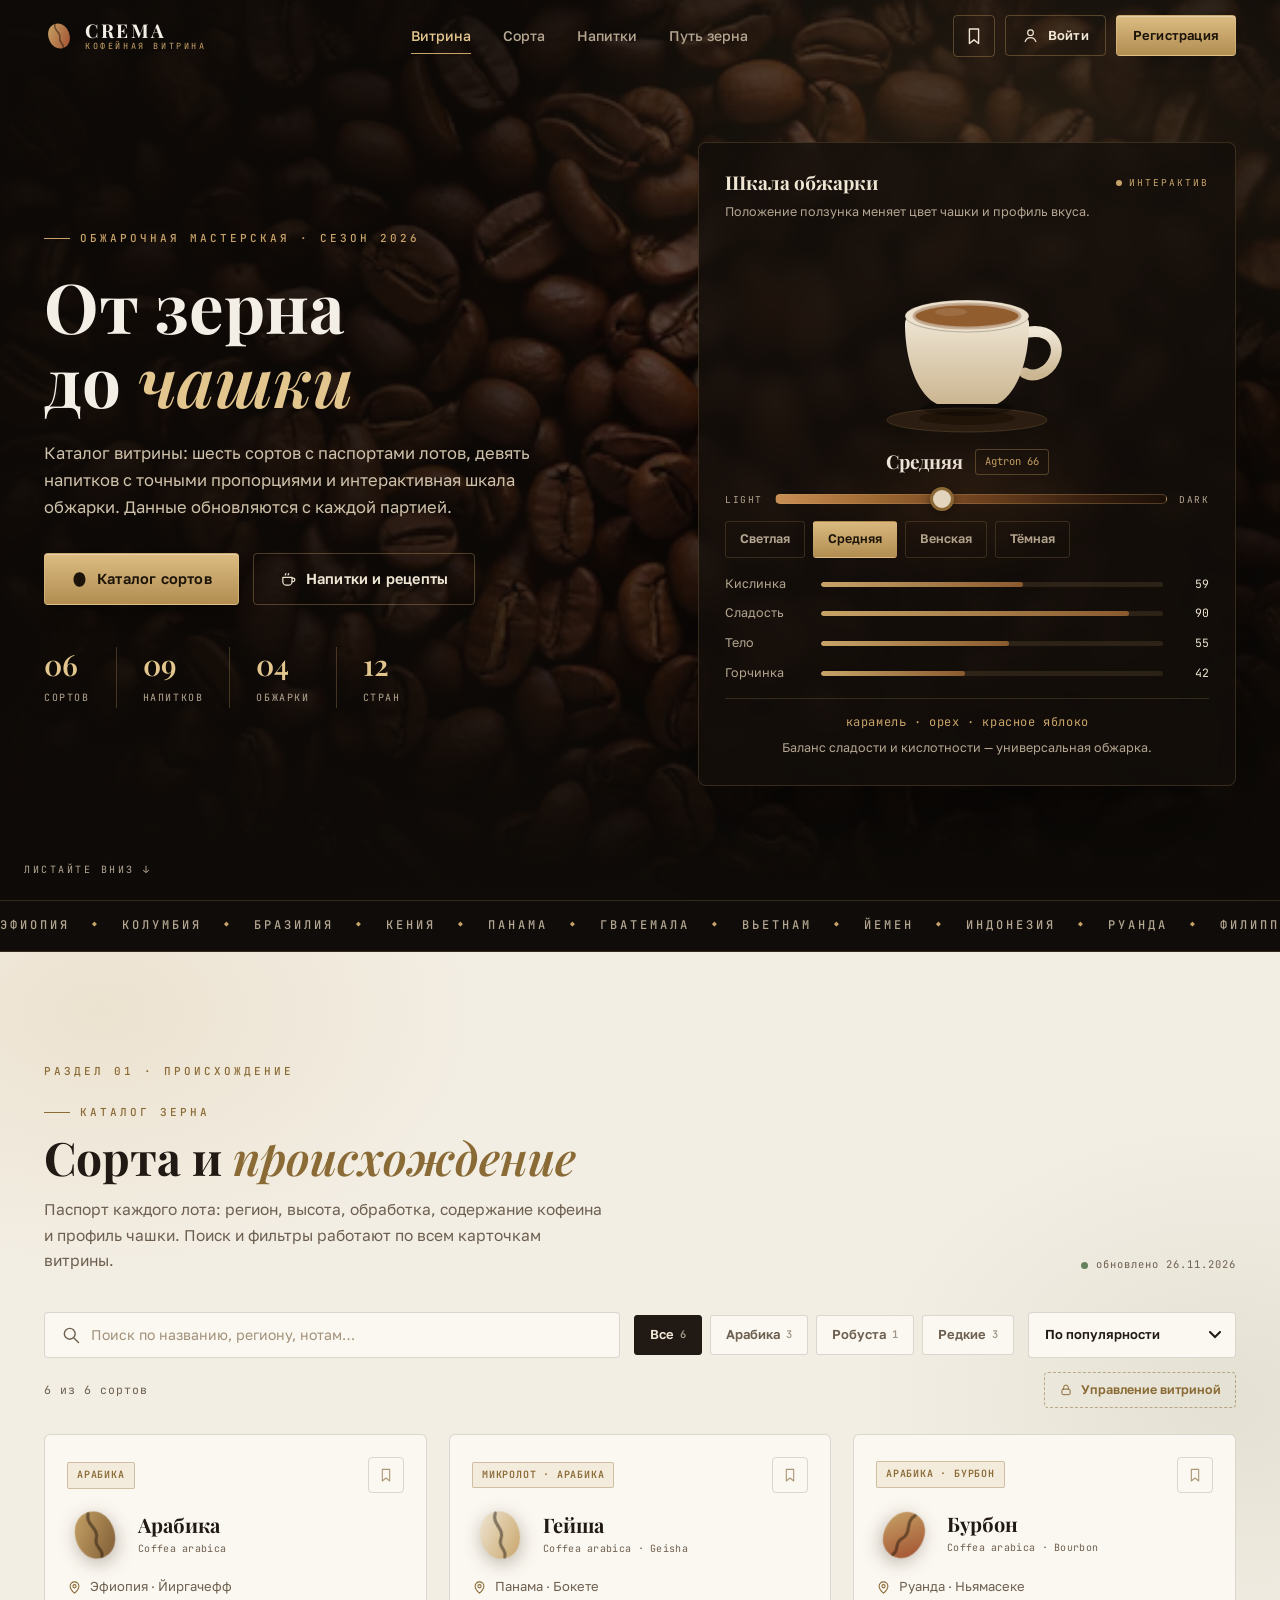
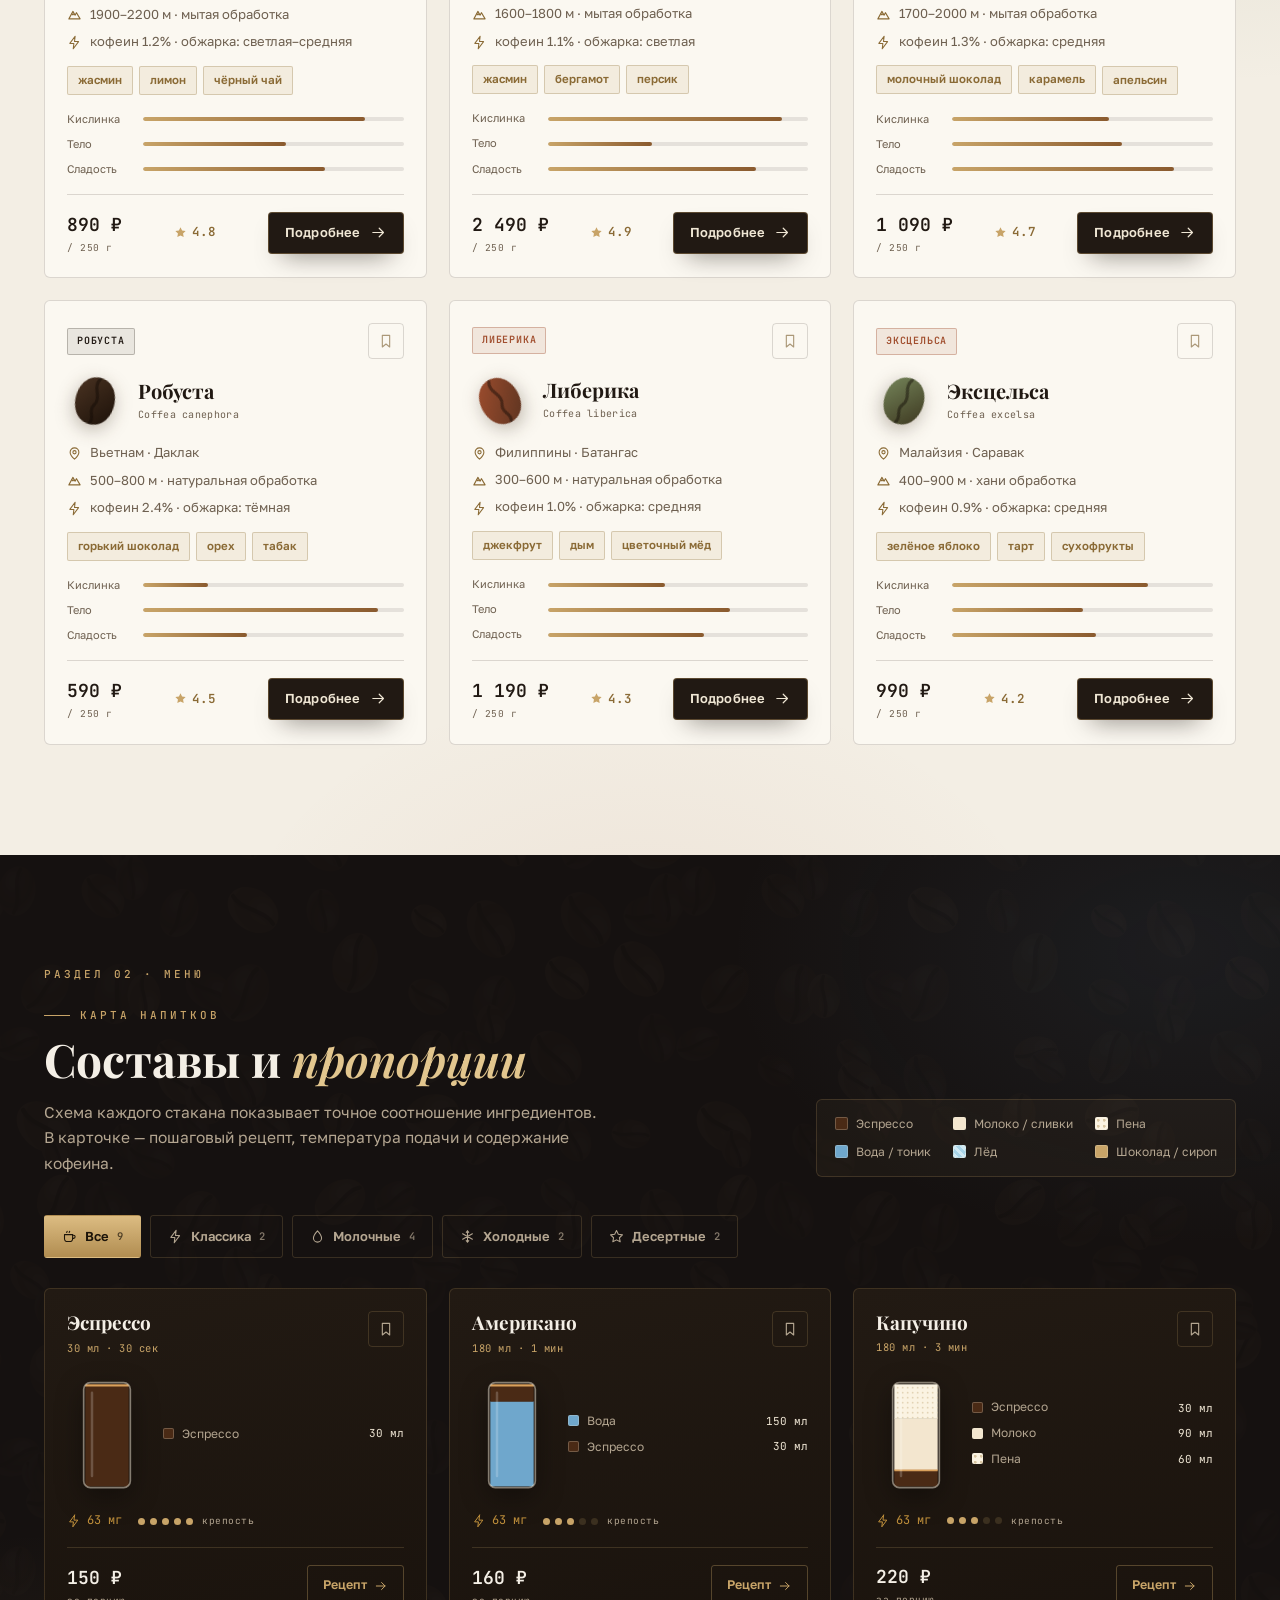
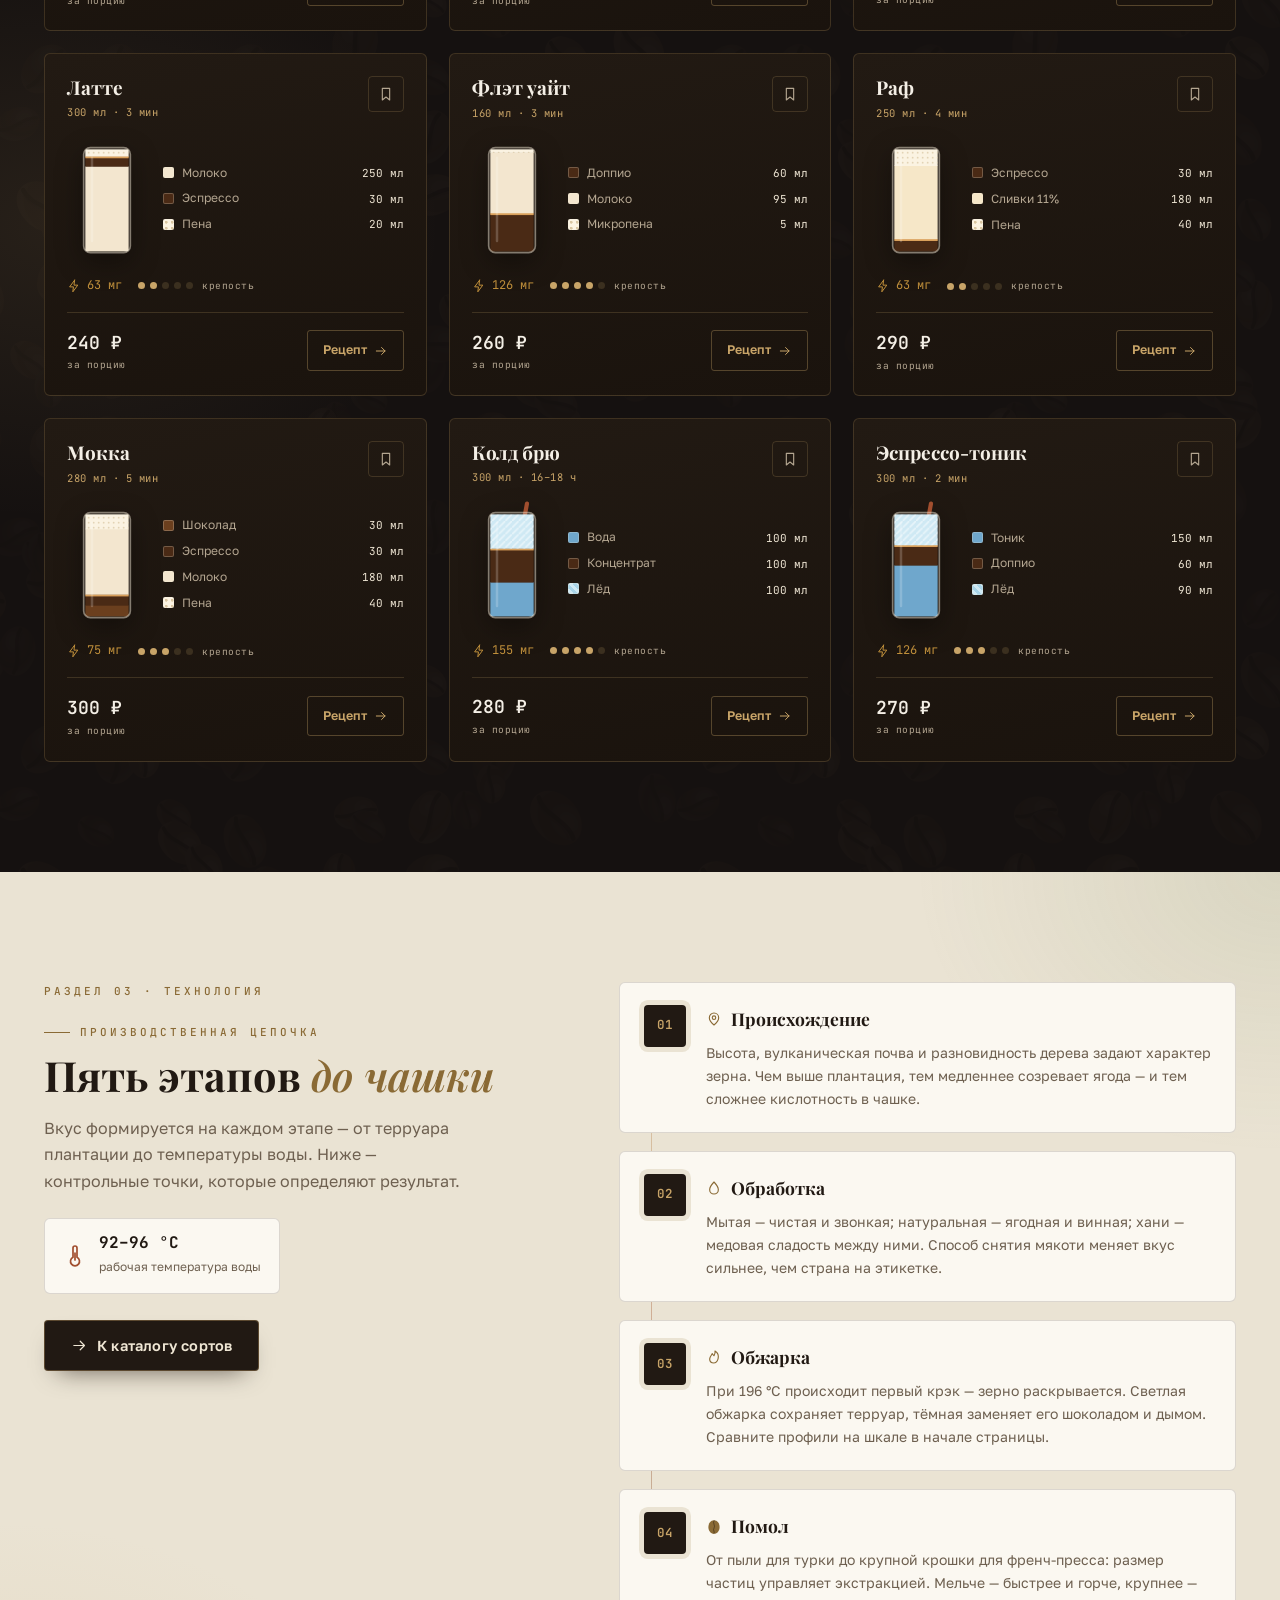
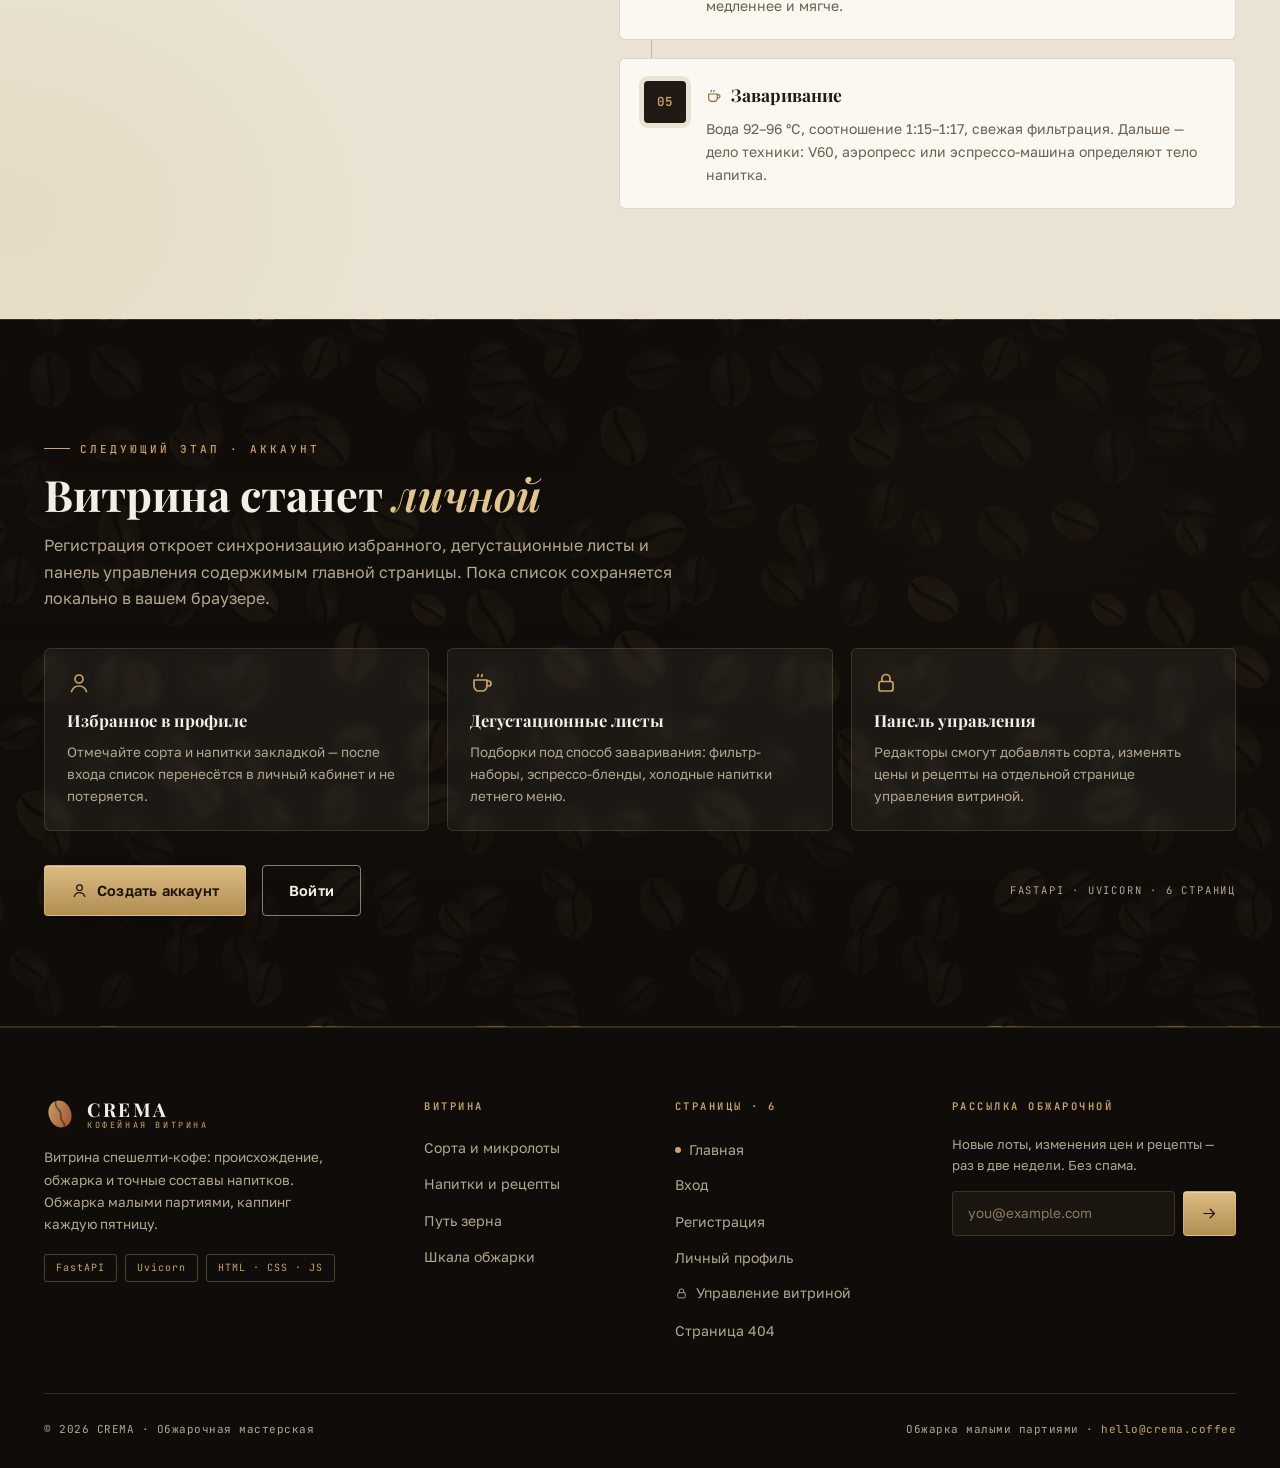
==== commit 3798237c: "вроде финал" ====
--- a/index.html
+++ b/index.html
@@ -1,37 +1,17 @@
 <!--
-  ═══════════════════════════════════════════════════════════════════
   index.html · CREMA — витрина кофе · ГЛАВНАЯ (1 из 6)
-  Карта сайта: /  /login  /register  /profile  /admin  /404
-
-  ФОН: сгенерированный бесшовный фон из зёрен теперь ВСТРОЕН в style.css
-  (переменная --beans-tex). Внешних файлов не требуется — ошибки
-  загрузки больше нет. Если захотите реальное фото: сохраните его как
-  beans-bg.jpg и в style.css поменяйте --photo (инструкция там же).
-
-  Структура (оба файла в одной папке):
+  Карта сайта: index.html · login.html · register.html · profile.html · admin.html · 404.html
+  
+  Все переходы между страницами — .html-файлы рядом.
+  Внутристраничные якоря (#top, #varieties, #drinks, #journey) работают
+  и через сервер, и при открытии файла напрямую.
+
+  Структура (файлы в одной папке):
       project/
         main.py
         index.html
         style.css
-
-  main.py (FastAPI + Uvicorn):
-      from fastapi import FastAPI
-      from fastapi.responses import FileResponse
-
-      app = FastAPI()
-
-      @app.get("/")
-      async def index():
-          return FileResponse("index.html")
-
-      @app.get("/style.css")
-      async def css():
-          return FileResponse("style.css", media_type="text/css")
-
-  Запуск:  uvicorn main:app --reload
-  (Когда страниц станет больше — перейдите на StaticFiles:
-   app.mount("/static", StaticFiles(directory="static"), name="static"))
-  ═══════════════════════════════════════════════════════════════════
+        login.html / register.html / ... (остальные страницы)
 -->
 <!DOCTYPE html>
 <html lang="ru">
@@ -93,15 +73,15 @@
 <!-- ══════════ ШАПКА ══════════ -->
 <header id="header">
   <div class="head-in">
-    <a class="logo" href="#top" aria-label="CREMA — на главную">
+    <a class="logo" href="index.html" aria-label="CREMA — на главную">
       <svg viewBox="0 0 80 80" aria-hidden="true"><use href="#bean-fill" fill="url(#g-bourbon)"/></svg>
       <span class="logo-t"><b>CREMA</b><span>кофейная витрина</span></span>
     </a>
     <nav class="nav" aria-label="Основная навигация">
-      <a href="#top" data-nav="top" class="active">Витрина</a>
-      <a href="#varieties" data-nav="varieties">Сорта</a>
-      <a href="#drinks" data-nav="drinks">Напитки</a>
-      <a href="#journey" data-nav="journey">Путь зерна</a>
+      <a href="index.html#top" data-nav="top" class="active">Витрина</a>
+      <a href="index.html#varieties" data-nav="varieties">Сорта</a>
+      <a href="index.html#drinks" data-nav="drinks">Напитки</a>
+      <a href="index.html#journey" data-nav="journey">Путь зерна</a>
     </nav>
     <div class="head-act">
       <div class="fav-wrap">
@@ -112,11 +92,13 @@
         <div id="favPanel" role="dialog" aria-label="Избранное">
           <div class="fp-head">Избранное <span id="fpCount">0 позиций</span></div>
           <div id="favList"></div>
-          <a class="fp-foot" href="/login">Войти и синхронизировать →</a>
+          <a class="fp-foot auth-guest" href="login.html">Войти и синхронизировать →</a>
+          <a class="fp-foot auth-user" href="profile.html" hidden>Открыть профиль →</a>
         </div>
       </div>
-      <a class="btn btn-ghost btn-sm" href="/login"><svg class="ic"><use href="#i-user"/></svg>Войти</a>
-      <a class="btn btn-sm" href="/register">Регистрация</a>
+      <a class="btn btn-ghost btn-sm auth-guest" href="login.html"><svg class="ic"><use href="#i-user"/></svg>Войти</a>
+      <a class="btn btn-sm auth-guest" href="register.html">Регистрация</a>
+      <a class="btn btn-sm auth-user" href="profile.html" hidden><svg class="ic"><use href="#i-user"/></svg>Профиль</a>
       <button id="burger" aria-label="Меню" aria-expanded="false"><span></span><span></span></button>
     </div>
   </div>
@@ -124,13 +106,14 @@
 
 <!-- мобильное меню -->
 <div id="mMenu" aria-hidden="true">
-  <a class="m-link" href="#top">Витрина <small>01</small></a>
-  <a class="m-link" href="#varieties">Сорта <small>02</small></a>
-  <a class="m-link" href="#drinks">Напитки <small>03</small></a>
-  <a class="m-link" href="#journey">Путь зерна <small>04</small></a>
+  <a class="m-link" href="index.html#top">Витрина <small>01</small></a>
+  <a class="m-link" href="index.html#varieties">Сорта <small>02</small></a>
+  <a class="m-link" href="index.html#drinks">Напитки <small>03</small></a>
+  <a class="m-link" href="index.html#journey">Путь зерна <small>04</small></a>
   <div class="m-auth">
-    <a class="btn btn-ghost" href="/login">Войти</a>
-    <a class="btn" href="/register">Регистрация</a>
+    <a class="btn btn-ghost auth-guest" href="login.html">Войти</a>
+    <a class="btn auth-guest" href="register.html">Регистрация</a>
+    <a class="btn auth-user" href="profile.html" hidden>Профиль</a>
   </div>
   <p class="m-note">CREMA · 6 СТРАНИЦ · FASTAPI + UVICORN</p>
 </div>
@@ -148,8 +131,8 @@
       <h1 data-stage style="--d:.14s">От зерна<br>до <em>чашки</em></h1>
       <p class="hero-lead" data-stage style="--d:.24s">Каталог витрины: шесть сортов с паспортами лотов, девять напитков с точными пропорциями и интерактивная шкала обжарки. Данные обновляются с каждой партией.</p>
       <div class="hero-cta" data-stage style="--d:.34s">
-        <a class="btn" href="#varieties"><svg viewBox="0 0 80 80" class="ic" style="fill:currentColor;stroke:none"><use href="#bean-fill"/></svg>Каталог сортов</a>
-        <a class="btn btn-ghost" href="#drinks"><svg class="ic"><use href="#i-cup"/></svg>Напитки и рецепты</a>
+        <a class="btn" href="index.html#varieties"><svg viewBox="0 0 80 80" class="ic" style="fill:currentColor;stroke:none"><use href="#bean-fill"/></svg>Каталог сортов</a>
+        <a class="btn btn-ghost" href="index.html#drinks"><svg class="ic"><use href="#i-cup"/></svg>Напитки и рецепты</a>
       </div>
       <div class="stats" data-stage style="--d:.46s">
         <div class="stat"><b>06</b><span>сортов</span></div>
@@ -242,7 +225,7 @@
     </div>
     <div class="subrow reveal" style="--d:.15s">
       <span id="vCount" aria-live="polite">6 из 6 сортов</span>
-      <a class="admin-link" href="/admin" title="Страница управления содержимым витрины"><svg class="ic"><use href="#i-lock"/></svg>Управление витриной</a>
+      <a class="admin-link" href="admin.html" title="Страница управления содержимым витрины"><svg class="ic"><use href="#i-lock"/></svg>Управление витриной</a>
     </div>
 
     <div class="v-grid" id="vGrid"></div>
@@ -299,7 +282,7 @@
         <div><b>92–96 °C</b><span>рабочая температура воды</span></div>
       </div>
       <br>
-      <a class="btn btn-dark" href="#varieties"><svg class="ic"><use href="#i-arr"/></svg>К каталогу сортов</a>
+      <a class="btn btn-dark" href="index.html#varieties"><svg class="ic"><use href="#i-arr"/></svg>К каталогу сортов</a>
     </div>
     <div class="steps">
       <article class="step reveal" style="--d:.05s"><span class="step-n">01</span><div><h3><svg class="ic"><use href="#i-pin"/></svg>Происхождение</h3><p>Высота, вулканическая почва и разновидность дерева задают характер зерна. Чем выше плантация, тем медленнее созревает ягода — и тем сложнее кислотность в чашке.</p></div></article>
@@ -325,8 +308,9 @@
       <div class="cta-card reveal" style="--d:.19s"><svg class="ic"><use href="#i-lock"/></svg><h3>Панель управления</h3><p>Редакторы смогут добавлять сорта, изменять цены и рецепты на отдельной странице управления витриной.</p></div>
     </div>
     <div class="cta-row reveal" style="--d:.2s">
-      <a class="btn" href="/register"><svg class="ic"><use href="#i-user"/></svg>Создать аккаунт</a>
-      <a class="btn btn-ghost-ink" href="/login">Войти</a>
+      <a class="btn auth-guest" href="register.html"><svg class="ic"><use href="#i-user"/></svg>Создать аккаунт</a>
+      <a class="btn btn-ghost-ink auth-guest" href="login.html">Войти</a>
+      <a class="btn auth-user" href="profile.html" hidden><svg class="ic"><use href="#i-user"/></svg>Профиль</a>
       <span class="cta-stack">FASTAPI · UVICORN · 6 СТРАНИЦ</span>
     </div>
   </div>
@@ -338,28 +322,28 @@
   <div class="wrap">
     <div class="f-grid">
       <div class="f-brand">
-        <a class="logo" href="#top"><svg viewBox="0 0 80 80" style="width:32px;height:32px;transform:rotate(-20deg)"><use href="#bean-fill" fill="url(#g-bourbon)"/></svg><span class="logo-t"><b>CREMA</b><span>кофейная витрина</span></span></a>
+        <a class="logo" href="index.html"><svg viewBox="0 0 80 80" style="width:32px;height:32px;transform:rotate(-20deg)"><use href="#bean-fill" fill="url(#g-bourbon)"/></svg><span class="logo-t"><b>CREMA</b><span>кофейная витрина</span></span></a>
         <p>Витрина спешелти-кофе: происхождение, обжарка и точные составы напитков. Обжарка малыми партиями, каппинг каждую пятницу.</p>
         <div class="f-badges"><span class="f-badge">FastAPI</span><span class="f-badge">Uvicorn</span><span class="f-badge">HTML · CSS · JS</span></div>
       </div>
       <div class="f-col">
         <h4>Витрина</h4>
         <ul>
-          <li><a href="#varieties">Сорта и микролоты</a></li>
-          <li><a href="#drinks">Напитки и рецепты</a></li>
-          <li><a href="#journey">Путь зерна</a></li>
-          <li><a href="#top">Шкала обжарки</a></li>
+          <li><a href="index.html#varieties">Сорта и микролоты</a></li>
+          <li><a href="index.html#drinks">Напитки и рецепты</a></li>
+          <li><a href="index.html#journey">Путь зерна</a></li>
+          <li><a href="index.html#top">Шкала обжарки</a></li>
         </ul>
       </div>
       <div class="f-col">
         <h4>Страницы · 6</h4>
         <ul>
-          <li><a href="/"><span class="cur"></span>Главная</a></li>
-          <li><a href="/login">Вход <span class="soon">скоро</span></a></li>
-          <li><a href="/register">Регистрация <span class="soon">скоро</span></a></li>
-          <li><a href="/profile">Личный профиль <span class="soon">скоро</span></a></li>
-          <li><a href="/admin"><svg class="ic"><use href="#i-lock"/></svg>Управление витриной <span class="soon">скоро</span></a></li>
-          <li><a href="/404">Страница 404</a></li>
+          <li><a href="index.html"><span class="cur"></span>Главная</a></li>
+          <li class="auth-guest"><a href="login.html">Вход</a></li>
+          <li class="auth-guest"><a href="register.html">Регистрация</a></li>
+          <li><a href="profile.html">Личный профиль</a></li>
+          <li><a href="admin.html"><svg class="ic"><use href="#i-lock"/></svg>Управление витриной</a></li>
+          <li><a href="404.html">Страница 404</a></li>
         </ul>
       </div>
       <div class="f-col">
@@ -389,6 +373,22 @@
 <div id="toasts" aria-live="polite"></div>
 <button id="backTop" aria-label="Наверх"><svg class="ic"><use href="#i-up"/></svg></button>
 
+<script>
+/* Авторизация: гость видит «Войти / Регистрация», вошедший — «Профиль» */
+(function(){
+  var st=document.createElement('style');
+  st.textContent='.auth-user[hidden],.auth-guest[hidden]{display:none!important}';
+  document.head.appendChild(st);
+  function apply(on){
+    document.querySelectorAll('.auth-guest').forEach(function(e){e.hidden=on;});
+    document.querySelectorAll('.auth-user').forEach(function(e){e.hidden=!on;});
+  }
+  fetch('/api/me',{credentials:'same-origin',cache:'no-store'})
+    .then(function(r){return r.json();})
+    .then(function(d){apply(!!(d&&d.authenticated));})
+    .catch(function(){});
+})();
+</script>
 <script>
 (function(){
 'use strict';
@@ -532,7 +532,7 @@
 function renderFavPanel(){
  const list=$('#favList');
  if(!favs.size){
-   list.innerHTML='<div class="fp-empty"><svg viewBox="0 0 80 80"><use href="#bean-fill" fill="#b4a691"/></svg>Список пуст.<br>Отмечайте закладкой сорта и напитки —<br>или <a href="#varieties" data-close-panel>начните с каталога</a>.</div>';
+   list.innerHTML='<div class="fp-empty"><svg viewBox="0 0 80 80"><use href="#bean-fill" fill="#b4a691"/></svg>Список пуст.<br>Отмечайте закладкой сорта и напитки —<br>или <a href="index.html#varieties" data-close-panel>начните с каталога</a>.</div>';
    return;
  }
  list.innerHTML=[...favs].map(k=>{
--- a/style.css
+++ b/style.css
@@ -1,73 +1,104 @@
-/* ═══════════════════════════════════════════════════════════════════
-   style.css · CREMA — витрина кофе · строгая редакция
-   Подключение: <link rel="stylesheet" href="style.css"> в index.html
-
-   ФОН: --beans-tex — сгенерированный бесшовный SVG-тайл 680×680
-   (144 зерна, тёмная обжарка, объёмное затенение). Внешних файлов
-   нет — 404 по картинке больше не возникает.
-
-   Хотите реальное фото вместо текстуры:
-     1) положите beans-bg.jpg рядом с index.html;
-     2) --photo: url("beans-bg.jpg");
-     3) --photo-overlay: none;
-     4) в .hero-photo замените background-size:720px на cover.
-   ═══════════════════════════════════════════════════════════════════ */
-
-/* ══════════ ТОКЕНЫ ══════════ */
+/* ═══════════════════════════════════════════════════════════════════════════
+   style.css · CREMA — ЕДИНАЯ ТАБЛИЦА СТИЛЕЙ ДЛЯ ВСЕХ СТРАНИЦ
+
+   Подключение (одинаковая строка в каждом HTML):
+       <link rel="stylesheet" href="style.css">
+
+   index.html    — уже подключён
+   register.html — заменить href="pages.css" на href="style.css"
+   404.html      — заменить href="pages.css" на href="style.css"
+   login / profile / admin — подключать этот же файл
+
+   Если не хотите править register.html и 404.html: оставьте pages.css
+   однострочным мостом  @import url("style.css");  — работает так же.
+
+   ФОН: --photo — реальное фото (beans-bg.png рядом с HTML).
+        --beans-tex — встроенный бесшовный SVG-тайл 680×680 (144 зерна),
+        подкладывается вторым слоем: если фото не загрузилось, фон всё
+        равно виден, 404 по картинке ничего не ломает.
+        --photo-overlay — второй слой тайла в герое; при фото стоит none.
+   ═══════════════════════════════════════════════════════════════════════════ */
+
+/* ══════════════════════════ ТОКЕНЫ ══════════════════════════ */
 :root{
+  --photo:url("beans-bg.png");
+  --photo-overlay:none;
   --beans-tex:url("data:image/svg+xml,%3Csvg%20xmlns='http://www.w3.org/2000/svg'%20width='680'%20height='680'%3E%3Cdefs%3E%3CradialGradient%20id='s'%20cx='.36'%20cy='.32'%20r='.95'%3E%3Cstop%20offset='0'%20stop-color='%23fff'%20stop-opacity='.13'/%3E%3Cstop%20offset='.55'%20stop-color='%23fff'%20stop-opacity='0'/%3E%3Cstop%20offset='1'%20stop-color='%23000'%20stop-opacity='.4'/%3E%3C/radialGradient%3E%3Cg%20id='b'%3E%3Cellipse%20rx='20'%20ry='27'%20fill='currentColor'/%3E%3Cellipse%20rx='20'%20ry='27'%20fill='url(%23s)'/%3E%3Cpath%20d='M0,-24C-7,-9,7,9,0,24'%20fill='none'%20stroke='%23120a05'%20stroke-width='4'%20stroke-linecap='round'/%3E%3Cpath%20d='M3,-21C-3,-8,9,8,3,21'%20fill='none'%20stroke='%23000'%20opacity='.22'%20stroke-width='2'/%3E%3Cellipse%20cx='-7'%20cy='-10'%20rx='7'%20ry='10'%20fill='%23fff'%20opacity='.05'/%3E%3C/g%3E%3C/defs%3E%3Crect%20width='680'%20height='680'%20fill='%23171009'/%3E%3Cuse%20href='%23b'%20transform='translate(37,17)rotate(171)scale(.72)'%20color='%23241408'/%3E%3Cuse%20href='%23b'%20transform='translate(37,697)rotate(171)scale(.72)'%20color='%23241408'/%3E%3Cuse%20href='%23b'%20transform='translate(717,17)rotate(171)scale(.72)'%20color='%23241408'/%3E%3Cuse%20href='%23b'%20transform='translate(717,697)rotate(171)scale(.72)'%20color='%23241408'/%3E%3Cuse%20href='%23b'%20transform='translate(20,25)rotate(26)scale(.82)'%20color='%2346301a'/%3E%3Cuse%20href='%23b'%20transform='translate(20,705)rotate(26)scale(.82)'%20color='%2346301a'/%3E%3Cuse%20href='%23b'%20transform='translate(700,25)rotate(26)scale(.82)'%20color='%2346301a'/%3E%3Cuse%20href='%23b'%20transform='translate(700,705)rotate(26)scale(.82)'%20color='%2346301a'/%3E%3Cuse%20href='%23b'%20transform='translate(102,50)rotate(137)scale(1.12)'%20color='%2333200e'/%3E%3Cuse%20href='%23b'%20transform='translate(94,43)rotate(126)scale(.72)'%20color='%23402a15'/%3E%3Cuse%20href='%23b'%20transform='translate(198,51)rotate(90)scale(1.12)'%20color='%2333200e'/%3E%3Cuse%20href='%23b'%20transform='translate(190,23)rotate(75)scale(.72)'%20color='%23382412'/%3E%3Cuse%20href='%23b'%20transform='translate(190,703)rotate(75)scale(.72)'%20color='%23382412'/%3E%3Cuse%20href='%23b'%20transform='translate(263,24)rotate(34)scale(.82)'%20color='%2346301a'/%3E%3Cuse%20href='%23b'%20transform='translate(263,704)rotate(34)scale(.82)'%20color='%2346301a'/%3E%3Cuse%20href='%23b'%20transform='translate(354,36)rotate(86)scale(1.02)'%20color='%232e1c0e'/%3E%3Cuse%20href='%23b'%20transform='translate(354,716)rotate(86)scale(1.02)'%20color='%232e1c0e'/%3E%3Cuse%20href='%23b'%20transform='translate(430,47)rotate(0)scale(1.02)'%20color='%23382412'/%3E%3Cuse%20href='%23b'%20transform='translate(496,39)rotate(138)scale(1.12)'%20color='%2331200f'/%3E%3Cuse%20href='%23b'%20transform='translate(496,719)rotate(138)scale(1.12)'%20color='%2331200f'/%3E%3Cuse%20href='%23b'%20transform='translate(578,47)rotate(127)scale(.72)'%20color='%232e1c0e'/%3E%3Cuse%20href='%23b'%20transform='translate(-35,33)rotate(144)scale(.72)'%20color='%23241408'/%3E%3Cuse%20href='%23b'%20transform='translate(-35,713)rotate(144)scale(.72)'%20color='%23241408'/%3E%3Cuse%20href='%23b'%20transform='translate(645,33)rotate(144)scale(.72)'%20color='%23241408'/%3E%3Cuse%20href='%23b'%20transform='translate(645,713)rotate(144)scale(.72)'%20color='%23241408'/%3E%3Cuse%20href='%23b'%20transform='translate(626,50)rotate(64)scale(.92)'%20color='%23382412'/%3E%3Cuse%20href='%23b'%20transform='translate(25,107)rotate(141)scale(1.12)'%20color='%23402a15'/%3E%3Cuse%20href='%23b'%20transform='translate(705,107)rotate(141)scale(1.12)'%20color='%23402a15'/%3E%3Cuse%20href='%23b'%20transform='translate(-3,86)rotate(91)scale(.82)'%20color='%2333200e'/%3E%3Cuse%20href='%23b'%20transform='translate(677,86)rotate(91)scale(.82)'%20color='%2333200e'/%3E%3Cuse%20href='%23b'%20transform='translate(134,123)rotate(2)scale(1.02)'%20color='%232a190c'/%3E%3Cuse%20href='%23b'%20transform='translate(190,97)rotate(101)scale(.82)'%20color='%232e1c0e'/%3E%3Cuse%20href='%23b'%20transform='translate(218,76)rotate(69)scale(.92)'%20color='%232a190c'/%3E%3Cuse%20href='%23b'%20transform='translate(245,93)rotate(156)scale(1.02)'%20color='%232a190c'/%3E%3Cuse%20href='%23b'%20transform='translate(324,103)rotate(160)scale(1.12)'%20color='%23402a15'/%3E%3Cuse%20href='%23b'%20transform='translate(396,133)rotate(67)scale(.92)'%20color='%23241408'/%3E%3Cuse%20href='%23b'%20transform='translate(421,154)rotate(138)scale(.82)'%20color='%232a190c'/%3E%3Cuse%20href='%23b'%20transform='translate(493,111)rotate(88)scale(.92)'%20color='%2331200f'/%3E%3Cuse%20href='%23b'%20transform='translate(582,96)rotate(167)scale(1.02)'%20color='%232e1c0e'/%3E%3Cuse%20href='%23b'%20transform='translate(572,115)rotate(123)scale(.92)'%20color='%23402a15'/%3E%3Cuse%20href='%23b'%20transform='translate(-28,92)rotate(76)scale(1.12)'%20color='%232a190c'/%3E%3Cuse%20href='%23b'%20transform='translate(652,92)rotate(76)scale(1.12)'%20color='%232a190c'/%3E%3Cuse%20href='%23b'%20transform='translate(23,200)rotate(141)scale(1.12)'%20color='%2333200e'/%3E%3Cuse%20href='%23b'%20transform='translate(703,200)rotate(141)scale(1.12)'%20color='%2333200e'/%3E%3Cuse%20href='%23b'%20transform='translate(95,188)rotate(117)scale(.92)'%20color='%23402a15'/%3E%3Cuse%20href='%23b'%20transform='translate(208,180)rotate(98)scale(1.02)'%20color='%23241408'/%3E%3Cuse%20href='%23b'%20transform='translate(211,204)rotate(155)scale(.72)'%20color='%23402a15'/%3E%3Cuse%20href='%23b'%20transform='translate(281,205)rotate(41)scale(.82)'%20color='%23241408'/%3E%3Cuse%20href='%23b'%20transform='translate(356,202)rotate(80)scale(1.12)'%20color='%23402a15'/%3E%3Cuse%20href='%23b'%20transform='translate(431,177)rotate(86)scale(.92)'%20color='%232e1c0e'/%3E%3Cuse%20href='%23b'%20transform='translate(425,150)rotate(164)scale(.82)'%20color='%232a190c'/%3E%3Cuse%20href='%23b'%20transform='translate(499,198)rotate(170)scale(1.02)'%20color='%23382412'/%3E%3Cuse%20href='%23b'%20transform='translate(586,172)rotate(16)scale(.92)'%20color='%232e1c0e'/%3E%3Cuse%20href='%23b'%20transform='translate(627,196)rotate(161)scale(.72)'%20color='%2331200f'/%3E%3Cuse%20href='%23b'%20transform='translate(23,267)rotate(174)scale(.82)'%20color='%232a190c'/%3E%3Cuse%20href='%23b'%20transform='translate(703,267)rotate(174)scale(.82)'%20color='%232a190c'/%3E%3Cuse%20href='%23b'%20transform='translate(129,277)rotate(127)scale(.72)'%20color='%2346301a'/%3E%3Cuse%20href='%23b'%20transform='translate(191,285)rotate(153)scale(1.12)'%20color='%23382412'/%3E%3Cuse%20href='%23b'%20transform='translate(286,276)rotate(145)scale(1.12)'%20color='%2333200e'/%3E%3Cuse%20href='%23b'%20transform='translate(351,272)rotate(90)scale(1.02)'%20color='%232a190c'/%3E%3Cuse%20href='%23b'%20transform='translate(367,254)rotate(178)scale(.92)'%20color='%232e1c0e'/%3E%3Cuse%20href='%23b'%20transform='translate(397,247)rotate(9)scale(.92)'%20color='%232a190c'/%3E%3Cuse%20href='%23b'%20transform='translate(483,252)rotate(138)scale(.92)'%20color='%2333200e'/%3E%3Cuse%20href='%23b'%20transform='translate(512,234)rotate(178)scale(.82)'%20color='%232a190c'/%3E%3Cuse%20href='%23b'%20transform='translate(559,269)rotate(22)scale(.92)'%20color='%232a190c'/%3E%3Cuse%20href='%23b'%20transform='translate(633,266)rotate(125)scale(1.02)'%20color='%2346301a'/%3E%3Cuse%20href='%23b'%20transform='translate(55,319)rotate(13)scale(1.12)'%20color='%23402a15'/%3E%3Cuse%20href='%23b'%20transform='translate(129,353)rotate(122)scale(.82)'%20color='%2331200f'/%3E%3Cuse%20href='%23b'%20transform='translate(194,358)rotate(21)scale(1.02)'%20color='%232a190c'/%3E%3Cuse%20href='%23b'%20transform='translate(267,334)rotate(133)scale(.92)'%20color='%2346301a'/%3E%3Cuse%20href='%23b'%20transform='translate(339,325)rotate(143)scale(1.12)'%20color='%2346301a'/%3E%3Cuse%20href='%23b'%20transform='translate(425,345)rotate(43)scale(1.02)'%20color='%2331200f'/%3E%3Cuse%20href='%23b'%20transform='translate(497,350)rotate(10)scale(1.12)'%20color='%232e1c0e'/%3E%3Cuse%20href='%23b'%20transform='translate(524,352)rotate(178)scale(.82)'%20color='%2346301a'/%3E%3Cuse%20href='%23b'%20transform='translate(589,346)rotate(120)scale(.92)'%20color='%23241408'/%3E%3Cuse%20href='%23b'%20transform='translate(625,349)rotate(27)scale(1.12)'%20color='%232e1c0e'/%3E%3Cuse%20href='%23b'%20transform='translate(56,409)rotate(81)scale(.82)'%20color='%23402a15'/%3E%3Cuse%20href='%23b'%20transform='translate(68,423)rotate(127)scale(.72)'%20color='%232e1c0e'/%3E%3Cuse%20href='%23b'%20transform='translate(130,413)rotate(22)scale(1.02)'%20color='%23402a15'/%3E%3Cuse%20href='%23b'%20transform='translate(167,406)rotate(170)scale(.72)'%20color='%23241408'/%3E%3Cuse%20href='%23b'%20transform='translate(191,380)rotate(174)scale(.72)'%20color='%23382412'/%3E%3Cuse%20href='%23b'%20transform='translate(256,414)rotate(140)scale(1.12)'%20color='%2333200e'/%3E%3Cuse%20href='%23b'%20transform='translate(357,394)rotate(167)scale(.92)'%20color='%23241408'/%3E%3Cuse%20href='%23b'%20transform='translate(398,400)rotate(72)scale(.82)'%20color='%232a190c'/%3E%3Cuse%20href='%23b'%20transform='translate(476,427)rotate(120)scale(.72)'%20color='%23241408'/%3E%3Cuse%20href='%23b'%20transform='translate(554,412)rotate(130)scale(.72)'%20color='%2333200e'/%3E%3Cuse%20href='%23b'%20transform='translate(560,439)rotate(132)scale(.92)'%20color='%2346301a'/%3E%3Cuse%20href='%23b'%20transform='translate(625,437)rotate(158)scale(1.02)'%20color='%2333200e'/%3E%3Cuse%20href='%23b'%20transform='translate(39,471)rotate(9)scale(.82)'%20color='%23402a15'/%3E%3Cuse%20href='%23b'%20transform='translate(719,471)rotate(9)scale(.82)'%20color='%23402a15'/%3E%3Cuse%20href='%23b'%20transform='translate(132,471)rotate(77)scale(1.02)'%20color='%2346301a'/%3E%3Cuse%20href='%23b'%20transform='translate(178,499)rotate(15)scale(.82)'%20color='%2333200e'/%3E%3Cuse%20href='%23b'%20transform='translate(274,496)rotate(158)scale(.82)'%20color='%2333200e'/%3E%3Cuse%20href='%23b'%20transform='translate(331,490)rotate(96)scale(.72)'%20color='%23382412'/%3E%3Cuse%20href='%23b'%20transform='translate(424,483)rotate(129)scale(1.12)'%20color='%2346301a'/%3E%3Cuse%20href='%23b'%20transform='translate(436,505)rotate(165)scale(.72)'%20color='%23382412'/%3E%3Cuse%20href='%23b'%20transform='translate(508,498)rotate(152)scale(.72)'%20color='%232a190c'/%3E%3Cuse%20href='%23b'%20transform='translate(531,515)rotate(116)scale(.92)'%20color='%232a190c'/%3E%3Cuse%20href='%23b'%20transform='translate(573,480)rotate(142)scale(.72)'%20color='%23241408'/%3E%3Cuse%20href='%23b'%20transform='translate(584,460)rotate(143)scale(.82)'%20color='%2346301a'/%3E%3Cuse%20href='%23b'%20transform='translate(-29,482)rotate(137)scale(.82)'%20color='%2331200f'/%3E%3Cuse%20href='%23b'%20transform='translate(651,482)rotate(137)scale(.82)'%20color='%2331200f'/%3E%3Cuse%20href='%23b'%20transform='translate(40,558)rotate(54)scale(1.02)'%20color='%2346301a'/%3E%3Cuse%20href='%23b'%20transform='translate(720,558)rotate(54)scale(1.02)'%20color='%2346301a'/%3E%3Cuse%20href='%23b'%20transform='translate(100,582)rotate(54)scale(.92)'%20color='%232e1c0e'/%3E%3Cuse%20href='%23b'%20transform='translate(95,555)rotate(58)scale(.82)'%20color='%232a190c'/%3E%3Cuse%20href='%23b'%20transform='translate(179,577)rotate(61)scale(1.12)'%20color='%232a190c'/%3E%3Cuse%20href='%23b'%20transform='translate(155,588)rotate(147)scale(.72)'%20color='%23402a15'/%3E%3Cuse%20href='%23b'%20transform='translate(274,581)rotate(4)scale(.92)'%20color='%23402a15'/%3E%3Cuse%20href='%23b'%20transform='translate(258,551)rotate(133)scale(.72)'%20color='%232e1c0e'/%3E%3Cuse%20href='%23b'%20transform='translate(362,571)rotate(154)scale(1.02)'%20color='%23382412'/%3E%3Cuse%20href='%23b'%20transform='translate(437,554)rotate(28)scale(.92)'%20color='%2346301a'/%3E%3Cuse%20href='%23b'%20transform='translate(489,568)rotate(149)scale(1.12)'%20color='%23241408'/%3E%3Cuse%20href='%23b'%20transform='translate(486,559)rotate(166)scale(.82)'%20color='%23241408'/%3E%3Cuse%20href='%23b'%20transform='translate(575,575)rotate(35)scale(1.12)'%20color='%23382412'/%3E%3Cuse%20href='%23b'%20transform='translate(-40,584)rotate(15)scale(.92)'%20color='%232a190c'/%3E%3Cuse%20href='%23b'%20transform='translate(640,584)rotate(15)scale(.92)'%20color='%232a190c'/%3E%3Cuse%20href='%23b'%20transform='translate(59,-32)rotate(114)scale(.72)'%20color='%23241408'/%3E%3Cuse%20href='%23b'%20transform='translate(59,648)rotate(114)scale(.72)'%20color='%23241408'/%3E%3Cuse%20href='%23b'%20transform='translate(69,-6)rotate(118)scale(.72)'%20color='%2331200f'/%3E%3Cuse%20href='%23b'%20transform='translate(69,674)rotate(118)scale(.72)'%20color='%2331200f'/%3E%3Cuse%20href='%23b'%20transform='translate(127,-35)rotate(11)scale(.92)'%20color='%23241408'/%3E%3Cuse%20href='%23b'%20transform='translate(127,645)rotate(11)scale(.92)'%20color='%23241408'/%3E%3Cuse%20href='%23b'%20transform='translate(137,620)rotate(99)scale(.92)'%20color='%2331200f'/%3E%3Cuse%20href='%23b'%20transform='translate(188,-32)rotate(78)scale(.72)'%20color='%232a190c'/%3E%3Cuse%20href='%23b'%20transform='translate(188,648)rotate(78)scale(.72)'%20color='%232a190c'/%3E%3Cuse%20href='%23b'%20transform='translate(199,626)rotate(104)scale(.72)'%20color='%2331200f'/%3E%3Cuse%20href='%23b'%20transform='translate(243,-18)rotate(89)scale(1.12)'%20color='%232e1c0e'/%3E%3Cuse%20href='%23b'%20transform='translate(243,662)rotate(89)scale(1.12)'%20color='%232e1c0e'/%3E%3Cuse%20href='%23b'%20transform='translate(256,-1)rotate(109)scale(.82)'%20color='%2333200e'/%3E%3Cuse%20href='%23b'%20transform='translate(256,679)rotate(109)scale(.82)'%20color='%2333200e'/%3E%3Cuse%20href='%23b'%20transform='translate(340,-19)rotate(50)scale(.72)'%20color='%232e1c0e'/%3E%3Cuse%20href='%23b'%20transform='translate(340,661)rotate(50)scale(.72)'%20color='%232e1c0e'/%3E%3Cuse%20href='%23b'%20transform='translate(410,636)rotate(132)scale(.82)'%20color='%23382412'/%3E%3Cuse%20href='%23b'%20transform='translate(429,-16)rotate(173)scale(.72)'%20color='%232a190c'/%3E%3Cuse%20href='%23b'%20transform='translate(429,664)rotate(173)scale(.72)'%20color='%232a190c'/%3E%3Cuse%20href='%23b'%20transform='translate(496,-23)rotate(34)scale(.72)'%20color='%232e1c0e'/%3E%3Cuse%20href='%23b'%20transform='translate(496,657)rotate(34)scale(.72)'%20color='%232e1c0e'/%3E%3Cuse%20href='%23b'%20transform='translate(561,620)rotate(6)scale(.82)'%20color='%232a190c'/%3E%3Cuse%20href='%23b'%20transform='translate(-35,-29)rotate(22)scale(.82)'%20color='%23402a15'/%3E%3Cuse%20href='%23b'%20transform='translate(-35,651)rotate(22)scale(.82)'%20color='%23402a15'/%3E%3Cuse%20href='%23b'%20transform='translate(645,-29)rotate(22)scale(.82)'%20color='%23402a15'/%3E%3Cuse%20href='%23b'%20transform='translate(645,651)rotate(22)scale(.82)'%20color='%23402a15'/%3E%3Cuse%20href='%23b'%20transform='translate(621,627)rotate(166)scale(.92)'%20color='%232e1c0e'/%3E%3C/svg%3E");
-  --photo:var(--beans-tex);          /* для реального фото: url("beans-bg.jpg") */
-  --photo-overlay:var(--beans-tex);  /* второй слой героя; при фото поставьте none */
+
   --bg0:#0f0c09; --bg1:#151110; --bg2:#1d1712; --bg3:#251d15;
   --paper:#f3eee4; --paper2:#eae3d3; --card-l:#fbf8f1;
   --cream:#efe6d4; --milk:#f4efe6; --milk-soft:#b4a691;
   --ink:#211913; --ink-soft:#6e6050;
   --brass:#c8a468; --brass-hi:#e2c68e; --brass-deep:#8a6a35;
   --brick:#a14e2e; --leaf:#75855a; --steel:#5f83a3;
-  --ok:#64815b; --warn:#c2913c; --danger:#b04a3a; --info:#5f83a3;
-  --line-d:rgba(200,164,104,.2); --line-l:rgba(33,25,19,.15);
+  --ok:#64815b; --ok-hi:#9dbb8f;
+  --warn:#c2913c;
+  --danger:#b04a3a; --danger-hi:#e08a76;
+  --info:#5f83a3;
+  --line-d:rgba(200,164,104,.2);
+  --line-s:rgba(200,164,104,.34);
+  --line-l:rgba(33,25,19,.15);
   --btn-grad:linear-gradient(180deg,#dcbc82,#b18d51);
   --disp:'Playfair Display',Georgia,'Times New Roman',serif;
   --body:'Golos Text',system-ui,sans-serif;
   --mono:'JetBrains Mono',ui-monospace,monospace;
   --head-h:72px; --r:6px;
 }
-/* ══════════ БАЗА ══════════ */
+
+/* ══════════════════════════ БАЗА ══════════════════════════ */
 *,*::before,*::after{box-sizing:border-box;margin:0;padding:0}
 html{scroll-behavior:smooth;scroll-padding-top:calc(var(--head-h) + 18px)}
 html.locked{overflow:hidden}
-body{font-family:var(--body);background:var(--bg0);color:var(--milk);font-size:16px;line-height:1.65;-webkit-font-smoothing:antialiased;overflow-x:hidden}
+body{font-family:var(--body);background:var(--bg0);color:var(--milk);font-size:16px;line-height:1.65;-webkit-font-smoothing:antialiased;overflow-x:hidden;min-height:100svh;display:flex;flex-direction:column}
+main{flex:1}
 img,svg{display:block}
 a{color:inherit;text-decoration:none}
 button{font:inherit;color:inherit;background:none;border:0;cursor:pointer}
-input,select{font:inherit}
+input,select,textarea{font:inherit}
+section{position:relative}
 ::selection{background:var(--brass);color:var(--ink)}
 :focus-visible{outline:2px solid var(--brass);outline-offset:3px;border-radius:3px}
-body::after{content:"";position:fixed;inset:0;z-index:250;pointer-events:none;opacity:.04;mix-blend-mode:soft-light;
-  background:url("data:image/svg+xml,%3Csvg xmlns='http://www.w3.org/2000/svg' width='160' height='160'%3E%3Cfilter id='n'%3E%3CfeTurbulence type='fractalNoise' baseFrequency='0.9' numOctaves='2'/%3E%3C/filter%3E%3Crect width='160' height='160' filter='url(%23n)' opacity='0.6'/%3E%3C/svg%3E")}
-/* ══════════ СКРОЛЛБАР ══════════ */
+body::after{content:"";position:fixed;inset:0;z-index:250;pointer-events:none;opacity:.04;mix-blend-mode:soft-light;background:url("data:image/svg+xml,%3Csvg xmlns='http://www.w3.org/2000/svg' width='160' height='160'%3E%3Cfilter id='n'%3E%3CfeTurbulence type='fractalNoise' baseFrequency='0.9' numOctaves='2'/%3E%3C/filter%3E%3Crect width='160' height='160' filter='url(%23n)' opacity='0.6'/%3E%3C/svg%3E")}
+
+/* ══════════════════════════ СКРОЛЛБАР ══════════════════════════ */
 ::-webkit-scrollbar{width:10px;height:10px}
 ::-webkit-scrollbar-track{background:var(--bg0)}
 ::-webkit-scrollbar-thumb{background:#6e5630;border-radius:6px;border:2px solid var(--bg0)}
 ::-webkit-scrollbar-thumb:hover{background:var(--brass)}
 *{scrollbar-width:thin;scrollbar-color:#8a6a35 var(--bg0)}
-.wrap{max-width:1240px;margin:0 auto;padding:0 24px}
+
+/* ══════════════════════════ УТИЛИТЫ ══════════════════════════ */
+.wrap{max-width:1240px;margin:0 auto;padding:0 24px;width:100%}
 .ic{width:20px;height:20px;fill:none;stroke:currentColor;stroke-width:1.7;stroke-linecap:round;stroke-linejoin:round;flex:none}
 .ic-fill{fill:currentColor;stroke:none}
 .mono{font-family:var(--mono)}
-#progress{position:fixed;top:0;left:0;right:0;height:2px;z-index:320;background:linear-gradient(90deg,#8a6a35,#c8a468,#e2c68e);transform-origin:0 50%;transform:scaleX(0)}
-/* ══════════ КНОПКИ / ЧИПЫ ══════════ */
-.btn{display:inline-flex;align-items:center;gap:9px;padding:13px 26px;border-radius:4px;font-weight:600;font-size:14.5px;letter-spacing:.2px;background:var(--btn-grad);color:#1c1409;border:1px solid rgba(226,198,142,.5);box-shadow:inset 0 1px 0 rgba(255,255,255,.3),0 12px 26px -14px rgba(0,0,0,.65);transition:transform .2s,filter .2s,box-shadow .25s;white-space:nowrap}
+.sr{position:absolute;width:1px;height:1px;overflow:hidden;clip:rect(0 0 0 0);white-space:nowrap}
+.eyebrow{display:inline-flex;align-items:center;gap:10px;font-family:var(--mono);font-size:11px;font-weight:500;letter-spacing:3px;text-transform:uppercase;color:var(--brass)}
+.eyebrow::before{content:"";width:26px;height:1px;background:var(--brass)}
+.reveal{opacity:0;transform:translateY(24px);transition:opacity .8s cubic-bezier(.2,.7,.2,1),transform .8s cubic-bezier(.2,.7,.2,1);transition-delay:var(--d,0s)}
+.reveal.in{opacity:1;transform:none}
+[data-stage]{opacity:0;animation:stageIn .85s cubic-bezier(.2,.7,.2,1) forwards;animation-delay:var(--d,0s)}
+@keyframes stageIn{from{opacity:0;transform:translateY(18px)}to{opacity:1;transform:none}}
+@keyframes kb{from{scale:1}to{scale:1.06}}
+@keyframes spin{to{transform:rotate(360deg)}}
+
+/* ══════════════════════════ КНОПКИ ══════════════════════════ */
+.btn{display:inline-flex;align-items:center;justify-content:center;gap:9px;padding:13px 26px;border-radius:4px;font-weight:600;font-size:14.5px;letter-spacing:.2px;background:var(--btn-grad);color:#1c1409;border:1px solid rgba(226,198,142,.5);box-shadow:inset 0 1px 0 rgba(255,255,255,.3),0 12px 26px -14px rgba(0,0,0,.65);transition:transform .2s,filter .2s,box-shadow .25s;white-space:nowrap}
 .btn:hover{transform:translateY(-1px);filter:brightness(1.06)}
 .btn:active{transform:translateY(0) scale(.98)}
 .btn .ic{width:17px;height:17px}
-.btn-ghost{background:transparent;color:var(--cream);border:1px solid rgba(200,164,104,.45);box-shadow:none}
-.btn-ghost:hover{border-color:var(--brass);color:var(--brass-hi);background:rgba(200,164,104,.07)}
-.btn-dark{background:var(--ink);color:var(--cream);border-color:rgba(33,25,19,.9);box-shadow:0 12px 26px -14px rgba(20,12,6,.7)}
-.btn-dark:hover{filter:brightness(1.3)}
+.btn[disabled]{opacity:.6;cursor:progress;transform:none;filter:none}
+.btn-ghost{background:transparent;color:var(--cream);border:1px solid var(--line-s);box-shadow:none}
+.btn-ghost:hover{border-color:var(--brass);color:var(--brass-hi);background:rgba(200,164,104,.08)}
+.btn-dark{background:var(--ink);color:var(--cream);border-color:rgba(200,164,104,.35);box-shadow:0 12px 26px -14px rgba(20,12,6,.7)}
+.btn-dark:hover{filter:brightness(1.35)}
 .btn-ghost-ink{background:transparent;border:1px solid rgba(244,239,230,.5);color:var(--milk);box-shadow:none}
 .btn-ghost-ink:hover{border-color:var(--brass-hi);color:var(--brass-hi);background:rgba(200,164,104,.08)}
 .btn-sm{padding:9px 16px;font-size:13px}
+.btn-block{width:100%;height:52px;font-size:15px}
+.spin{width:16px;height:16px;border-radius:50%;border:2px solid rgba(28,20,9,.35);border-top-color:#1c1409;animation:spin .7s linear infinite}
+.link{color:var(--brass);font-weight:600;border-bottom:1px solid rgba(200,164,104,.4);transition:.2s}
+.link:hover{color:var(--brass-hi);border-color:var(--brass-hi)}
 .chip{display:inline-flex;align-items:center;gap:6px;padding:8px 15px;border-radius:3px;font-size:13px;font-weight:600;border:1px solid var(--line-l);color:var(--ink-soft);background:var(--card-l);transition:.2s}
 .chip:hover{border-color:var(--brass-deep);color:var(--ink)}
 .chip.on{background:var(--ink);border-color:var(--ink);color:var(--cream)}
@@ -76,24 +107,28 @@
 .tag-brass{background:rgba(200,164,104,.15);color:var(--brass-deep);border:1px solid rgba(138,106,53,.35)}
 .tag-dark{background:rgba(33,25,19,.08);color:var(--ink);border:1px solid rgba(33,25,19,.25)}
 .tag-brick{background:rgba(161,78,46,.1);color:var(--brick);border:1px solid rgba(161,78,46,.35)}
-/* ══════════ ШАПКА ══════════ */
-#header{position:fixed;top:0;left:0;right:0;z-index:300;height:var(--head-h);transition:background .3s,border-color .3s;border-bottom:1px solid transparent}
-#header.scrolled{background:rgba(15,12,9,.92);backdrop-filter:blur(12px);-webkit-backdrop-filter:blur(12px);border-color:var(--line-d)}
-.head-in{max-width:1240px;margin:0 auto;padding:0 24px;height:100%;display:flex;align-items:center;gap:22px}
+
+/* ══════════════════════════ ШАПКА (все страницы) ══════════════════════════ */
+#header,.sh{position:fixed;top:0;left:0;right:0;z-index:300;height:var(--head-h);border-bottom:1px solid transparent;transition:background .3s,border-color .3s}
+#header.scrolled,.sh.scrolled{background:rgba(15,12,9,.92);backdrop-filter:blur(12px);-webkit-backdrop-filter:blur(12px);border-color:var(--line-d)}
+.head-in,.sh-in{max-width:1240px;margin:0 auto;padding:0 24px;height:100%;display:flex;align-items:center;gap:22px}
 .logo{display:flex;align-items:center;gap:11px}
 .logo svg{width:30px;height:30px;transform:rotate(-20deg);transition:transform .45s ease}
 .logo:hover svg{transform:rotate(-6deg)}
 .logo-t{line-height:1.1}
 .logo-t b{font-family:var(--disp);font-weight:700;font-size:19px;letter-spacing:2.5px;color:var(--milk)}
 .logo-t span{display:block;font-family:var(--mono);font-size:8.5px;letter-spacing:2.6px;text-transform:uppercase;color:var(--brass)}
-.nav{display:flex;gap:2px;margin:0 auto}
-.nav a{position:relative;padding:9px 15px;font-size:14px;font-weight:500;color:var(--milk-soft);transition:.2s}
-.nav a:hover{color:var(--milk)}
-.nav a.active{color:var(--brass-hi)}
-.nav a.active::after{content:"";position:absolute;left:15px;right:15px;bottom:2px;height:1px;background:var(--brass)}
-.head-act{display:flex;align-items:center;gap:10px}
+.nav,.sh-nav{display:flex;gap:2px;margin:0 auto}
+.nav a,.sh-nav a{position:relative;padding:9px 15px;font-size:14px;font-weight:500;color:var(--milk-soft);transition:.2s}
+.nav a:hover,.sh-nav a:hover{color:var(--milk)}
+.nav a.active,.sh-nav a.active{color:var(--brass-hi)}
+.nav a.active::after,.sh-nav a.active::after{content:"";position:absolute;left:15px;right:15px;bottom:2px;height:1px;background:var(--brass)}
+.head-act,.sh-act{display:flex;align-items:center;gap:10px}
+.sh-act .btn[aria-current]{background:transparent;color:var(--brass-hi);border:1px solid var(--brass);box-shadow:none;cursor:default}
+
+/* избранное в шапке главной */
 .fav-wrap{position:relative}
-#favBtn{position:relative;width:42px;height:42px;border-radius:4px;display:grid;place-items:center;border:1px solid rgba(200,164,104,.4);color:var(--cream);transition:.2s}
+#favBtn{position:relative;width:42px;height:42px;border-radius:4px;display:grid;place-items:center;border:1px solid var(--line-s);color:var(--cream);transition:.2s}
 #favBtn:hover{border-color:var(--brass);color:var(--brass-hi);background:rgba(200,164,104,.08)}
 #favCount{position:absolute;top:-6px;right:-6px;min-width:19px;height:19px;padding:0 5px;border-radius:3px;background:var(--btn-grad);color:#1c1409;font-family:var(--mono);font-size:10.5px;font-weight:600;display:grid;place-items:center;transform:scale(0);transition:transform .3s cubic-bezier(.2,.7,.2,1.4)}
 #favCount.show{transform:scale(1)}
@@ -110,45 +145,45 @@
 .fav-row small{font-family:var(--mono);font-size:10.5px;color:var(--milk-soft)}
 .fr-open,.fr-del{width:32px;height:32px;border-radius:4px;display:grid;place-items:center;color:var(--milk-soft);transition:.15s}
 .fr-open:hover{color:var(--brass-hi);background:rgba(200,164,104,.12)}
-.fr-del:hover{color:var(--danger);background:rgba(176,74,58,.14)}
+.fr-del:hover{color:var(--danger-hi);background:rgba(176,74,58,.16)}
 .fr-open .ic,.fr-del .ic{width:16px;height:16px}
 .fp-empty{padding:30px 20px;text-align:center;color:var(--milk-soft);font-size:13.5px}
 .fp-empty svg{width:40px;height:40px;margin:0 auto 10px;opacity:.4;transform:rotate(-20deg)}
 .fp-empty a{color:var(--brass);font-weight:600}
 .fp-foot{display:block;padding:13px 18px;border-top:1px solid var(--line-d);font-size:13px;font-weight:600;color:var(--brass);transition:.15s}
 .fp-foot:hover{background:rgba(200,164,104,.09)}
-#burger{display:none;width:42px;height:42px;border-radius:4px;border:1px solid rgba(200,164,104,.4);position:relative;z-index:310}
+
+/* бургер и мобильное меню (все страницы) */
+#burger{display:none;width:42px;height:42px;border-radius:4px;border:1px solid var(--line-s);position:relative;z-index:310}
 #burger span{position:absolute;left:11px;right:11px;height:1.5px;background:var(--cream);transition:.3s;top:16px}
 #burger span:last-child{top:25px}
 html.menu-open #burger span:first-child{top:20px;transform:rotate(45deg)}
 html.menu-open #burger span:last-child{top:20px;transform:rotate(-45deg)}
-#mMenu{position:fixed;inset:0;z-index:290;background:linear-gradient(180deg,rgba(15,12,9,.96),rgba(15,12,9,.98)),var(--beans-tex);background-size:cover,680px;padding:calc(var(--head-h) + 26px) 28px 34px;display:flex;flex-direction:column;gap:4px;opacity:0;visibility:hidden;transition:.3s}
-html.menu-open #mMenu{opacity:1;visibility:visible}
-#mMenu a.m-link{font-family:var(--disp);font-weight:600;font-size:27px;color:var(--milk);padding:13px 4px;border-bottom:1px solid var(--line-d);display:flex;justify-content:space-between;align-items:center;opacity:0;transform:translateY(12px);transition:.4s}
-#mMenu a.m-link small{font-family:var(--mono);font-size:11px;color:var(--brass)}
-html.menu-open #mMenu a.m-link{opacity:1;transform:none}
-html.menu-open #mMenu a.m-link:nth-child(2){transition-delay:.05s}html.menu-open #mMenu a.m-link:nth-child(3){transition-delay:.1s}html.menu-open #mMenu a.m-link:nth-child(4){transition-delay:.15s}
+#mMenu,.mmenu{position:fixed;inset:0;z-index:290;background:linear-gradient(180deg,rgba(15,12,9,.96),rgba(15,12,9,.985)),var(--beans-tex);background-size:cover,680px;padding:calc(var(--head-h) + 26px) 28px 34px;display:flex;flex-direction:column;gap:4px;opacity:0;visibility:hidden;transition:.3s}
+html.menu-open #mMenu,html.menu-open .mmenu{opacity:1;visibility:visible}
+#mMenu a.m-link,.mmenu a.m-link{font-family:var(--disp);font-weight:600;font-size:26px;color:var(--milk);padding:13px 4px;border-bottom:1px solid var(--line-d);display:flex;justify-content:space-between;align-items:center;opacity:0;transform:translateY(12px);transition:.4s}
+#mMenu a.m-link small,.mmenu a.m-link small{font-family:var(--mono);font-size:11px;color:var(--brass)}
+html.menu-open #mMenu a.m-link,html.menu-open .mmenu a.m-link{opacity:1;transform:none}
+html.menu-open #mMenu a.m-link:nth-child(2),html.menu-open .mmenu a.m-link:nth-child(2){transition-delay:.05s}
+html.menu-open #mMenu a.m-link:nth-child(3),html.menu-open .mmenu a.m-link:nth-child(3){transition-delay:.1s}
+html.menu-open #mMenu a.m-link:nth-child(4),html.menu-open .mmenu a.m-link:nth-child(4){transition-delay:.15s}
 .m-auth{display:flex;gap:12px;margin-top:24px}
-.m-auth .btn{flex:1;justify-content:center}
+.m-auth .btn{flex:1}
 .m-note{margin-top:auto;font-family:var(--mono);font-size:10px;color:var(--milk-soft);letter-spacing:1.5px}
-/* ══════════ ГЕРОЙ С ФОНОМ ИЗ ЗЁРЕН ══════════ */
+
+/* ══════════════════════════ ГЛАВНАЯ · ПРОГРЕСС ══════════════════════════ */
+#progress{position:fixed;top:0;left:0;right:0;height:2px;z-index:320;background:linear-gradient(90deg,#8a6a35,#c8a468,#e2c68e);transform-origin:0 50%;transform:scaleX(0)}
+
+/* ══════════════════════════ ГЛАВНАЯ · ГЕРОЙ ══════════════════════════ */
 #top{position:relative;min-height:100svh;display:flex;align-items:center;padding:calc(var(--head-h) + 52px) 0 96px;background:var(--bg0);overflow:hidden}
 .hero-bgwrap{position:absolute;inset:-22% 0;z-index:0;will-change:transform}
-.hero-photo{position:absolute;inset:0;background-color:#171009;background-image:var(--photo);background-size:720px;background-position:center;animation:kb 38s ease-in-out infinite alternate}
-/* второй слой того же тайла в другом масштабе — убирает заметную повторяемость */
+.hero-photo{position:absolute;inset:0;background-color:#171009;background-image:var(--photo),var(--beans-tex);background-size:cover,680px;background-position:center;animation:kb 38s ease-in-out infinite alternate}
 .hero-photo::after{content:"";position:absolute;inset:0;background-image:var(--photo-overlay);background-size:1180px;background-position:340px 160px;opacity:.45}
-@keyframes kb{from{transform:scale(1)}to{transform:scale(1.06)}}
-.hero-scrim{position:absolute;inset:0;z-index:1;background:
-  linear-gradient(97deg,rgba(13,10,7,.92) 0%,rgba(13,10,7,.74) 34%,rgba(13,10,7,.46) 58%,rgba(13,10,7,.78) 100%),
-  linear-gradient(180deg,rgba(15,12,9,.6) 0%,rgba(15,12,9,.2) 30%,rgba(15,12,9,.42) 72%,#0f0c09 100%)}
+.hero-scrim{position:absolute;inset:0;z-index:1;background:linear-gradient(97deg,rgba(13,10,7,.92) 0%,rgba(13,10,7,.74) 34%,rgba(13,10,7,.46) 58%,rgba(13,10,7,.78) 100%),linear-gradient(180deg,rgba(15,12,9,.6) 0%,rgba(15,12,9,.2) 30%,rgba(15,12,9,.42) 72%,#0f0c09 100%)}
 .hero-glow{position:absolute;inset:-6%;z-index:1;background:radial-gradient(820px 460px at 76% 20%,rgba(200,164,104,.14),transparent 62%);animation:glowdrift 26s ease-in-out infinite alternate;pointer-events:none}
 @keyframes glowdrift{from{transform:translate3d(0,0,0);opacity:.75}to{transform:translate3d(-46px,22px,0);opacity:1}}
 .hero-grid{position:relative;z-index:2;display:grid;grid-template-columns:1.05fr .95fr;gap:60px;align-items:center;width:100%}
-[data-stage]{opacity:0;animation:stageIn .85s cubic-bezier(.2,.7,.2,1) forwards;animation-delay:var(--d,0s)}
-@keyframes stageIn{from{opacity:0;transform:translateY(18px)}to{opacity:1;transform:none}}
-.eyebrow{display:inline-flex;align-items:center;gap:10px;font-family:var(--mono);font-size:11px;font-weight:500;letter-spacing:3px;text-transform:uppercase;color:var(--brass)}
-.eyebrow::before{content:"";width:26px;height:1px;background:var(--brass)}
-.hero h1{font-family:var(--disp);font-weight:700;font-size:clamp(2.6rem,5.4vw,4.3rem);line-height:1.08;margin:22px 0 22px;color:var(--milk)}
+.hero h1{font-family:var(--disp);font-weight:700;font-size:clamp(2.6rem,5.4vw,4.3rem);line-height:1.08;margin:22px 0;color:var(--milk)}
 .hero h1 em{font-style:italic;font-weight:600;color:var(--brass-hi)}
 .hero-lead{max-width:520px;color:#cfc2ab;font-size:16.5px}
 .hero-cta{display:flex;gap:14px;margin:32px 0 42px;flex-wrap:wrap}
@@ -159,7 +194,8 @@
 .stat span{font-family:var(--mono);font-size:10px;letter-spacing:1.6px;text-transform:uppercase;color:var(--milk-soft)}
 .scroll-hint{position:absolute;left:24px;bottom:22px;z-index:2;font-family:var(--mono);font-size:10px;letter-spacing:2.5px;color:var(--milk-soft);animation:hint 2.6s ease-in-out infinite}
 @keyframes hint{0%,100%{transform:translateY(0)}50%{transform:translateY(5px)}}
-/* ══════════ ШКАЛА ОБЖАРКИ ══════════ */
+
+/* ══════════════════════════ ГЛАВНАЯ · ШКАЛА ОБЖАРКИ ══════════════════════════ */
 .lab{--liquid:#ad743c;--crema-c:#d8b586;position:relative;background:rgba(19,14,10,.8);backdrop-filter:blur(10px);-webkit-backdrop-filter:blur(10px);border:1px solid var(--line-d);border-radius:8px;padding:24px 26px 26px;box-shadow:0 40px 90px -30px rgba(0,0,0,.8)}
 .lab::before{content:"";position:absolute;inset:auto 10% 34% 10%;height:150px;background:radial-gradient(closest-side,var(--liquid),transparent 72%);opacity:.26;filter:blur(28px);pointer-events:none;transition:background .3s}
 .lab-head{display:flex;align-items:center;justify-content:space-between;margin-bottom:3px}
@@ -170,11 +206,12 @@
 .cup-wrap{position:relative;display:grid;place-items:center;padding:4px 0 2px}
 .cup{width:min(240px,72%);height:auto}
 .steam{stroke:var(--cream);stroke-width:3.5;fill:none;stroke-linecap:round;opacity:0;animation:steam 3.8s ease-in-out infinite}
-.s2{animation-delay:1.2s}.s3{animation-delay:2.4s}
+.s2{animation-delay:1.2s}
+.s3{animation-delay:2.4s}
 @keyframes steam{0%{opacity:0;transform:translateY(6px)}35%{opacity:.45}75%{opacity:.18}100%{opacity:0;transform:translateY(-8px)}}
 .roast-read{display:flex;align-items:center;justify-content:center;gap:12px;margin:2px 0 14px}
 #roastName{font-family:var(--disp);font-weight:700;font-size:19px;color:var(--milk)}
-#roastAgtron{font-family:var(--mono);font-size:10.5px;color:var(--brass);border:1px solid rgba(200,164,104,.4);padding:3px 9px;border-radius:3px}
+#roastAgtron{font-family:var(--mono);font-size:10.5px;color:var(--brass);border:1px solid var(--line-s);padding:3px 9px;border-radius:3px}
 .range-row{display:flex;align-items:center;gap:12px}
 .range-row .mono{font-size:9.5px;letter-spacing:1.5px;color:var(--milk-soft);text-transform:uppercase}
 #roastRange{flex:1;-webkit-appearance:none;appearance:none;height:10px;border-radius:5px;background:linear-gradient(90deg,#c98e54,#a06a34,#6b3f1e,#3a2110,#1c0f07);border:1px solid rgba(200,164,104,.3);cursor:pointer}
@@ -194,7 +231,8 @@
 .lab-notes{margin-top:15px;padding-top:14px;border-top:1px solid var(--line-d);text-align:center}
 #roastNotes{font-family:var(--mono);font-size:12px;color:var(--brass);letter-spacing:.6px}
 #roastDesc{font-size:12.5px;color:var(--milk-soft);margin-top:5px}
-/* ══════════ ТИКЕР ПРОИСХОЖДЕНИЯ ══════════ */
+
+/* ══════════════════════════ ГЛАВНАЯ · ТИКЕР ══════════════════════════ */
 .marquee-sec{background:var(--bg0);border-block:1px solid var(--line-d);overflow:hidden}
 .marquee{overflow:hidden;padding:15px 0}
 .mq-track{display:flex;width:max-content;animation:mq 55s linear infinite}
@@ -202,8 +240,8 @@
 .mq-track span{font-family:var(--mono);font-weight:500;font-size:12px;letter-spacing:3px;color:var(--milk-soft);white-space:nowrap}
 .mq-track em{font-style:normal;color:var(--brass);font-size:8px;vertical-align:2px;padding:0 22px}
 @keyframes mq{to{transform:translateX(-50%)}}
-/* ══════════ СЕКЦИИ ══════════ */
-section{position:relative}
+
+/* ══════════════════════════ ГЛАВНАЯ · СЕКЦИИ ══════════════════════════ */
 .sec-pad{padding:110px 0}
 .sec-head{display:flex;align-items:flex-end;justify-content:space-between;gap:30px;margin-bottom:38px;flex-wrap:wrap}
 .sec-index{font-family:var(--mono);font-size:11px;font-weight:500;letter-spacing:3px;color:var(--brass-deep);display:block;margin-bottom:14px}
@@ -212,9 +250,8 @@
 .sec-head h2 em{font-style:italic;font-weight:600;color:var(--brass-deep)}
 .on-dark .sec-head h2 em{color:var(--brass-hi)}
 .sec-lead{max-width:560px;font-size:15.5px}
-.reveal{opacity:0;transform:translateY(24px);transition:opacity .8s cubic-bezier(.2,.7,.2,1),transform .8s cubic-bezier(.2,.7,.2,1);transition-delay:var(--d,0s)}
-.reveal.in{opacity:1;transform:none}
-/* ══════════ СОРТА ══════════ */
+
+/* сорта */
 #varieties{background:var(--paper);color:var(--ink)}
 #varieties::before{content:"";position:absolute;inset:0;z-index:0;pointer-events:none;background:radial-gradient(560px 380px at 8% 4%,rgba(200,164,104,.16),transparent 70%),radial-gradient(520px 400px at 96% 30%,rgba(117,133,90,.12),transparent 70%),radial-gradient(600px 420px at 50% 108%,rgba(161,78,46,.07),transparent 70%)}
 #varieties .wrap{position:relative;z-index:1}
@@ -273,7 +310,8 @@
 .empty svg{width:50px;height:50px;margin:0 auto 14px;opacity:.35;transform:rotate(-20deg)}
 .empty h3{font-family:var(--disp);font-size:19px;color:var(--ink);margin-bottom:6px}
 .empty p{font-size:14px;margin-bottom:18px}
-/* ══════════ НАПИТКИ ══════════ */
+
+/* напитки */
 #drinks{background:var(--bg1);color:var(--milk);overflow:hidden}
 #drinks::before{content:"";position:absolute;inset:0;z-index:0;pointer-events:none;background-image:var(--beans-tex);background-size:680px;background-position:center;opacity:.06}
 #drinks::after{content:"";position:absolute;inset:0;z-index:0;pointer-events:none;background:radial-gradient(640px 420px at 92% 6%,rgba(95,131,163,.1),transparent 70%),radial-gradient(560px 420px at 4% 60%,rgba(200,164,104,.1),transparent 70%)}
@@ -309,17 +347,19 @@
 .dc-meta{display:flex;align-items:center;gap:16px;margin-bottom:16px;flex-wrap:wrap}
 .caff{display:inline-flex;align-items:center;gap:6px;font-family:var(--mono);font-size:12px;color:var(--warn)}
 .caff .ic{width:14px;height:14px}
-.strength{display:inline-flex;align-items:center;gap:5px}
-.strength span{width:7px;height:7px;border-radius:50%;background:rgba(200,164,104,.18)}
-.strength span.on{background:var(--brass)}
-.strength small{font-family:var(--mono);font-size:9.5px;color:var(--milk-soft);margin-left:4px;letter-spacing:.5px}
+/* крепость напитка — только внутри карточки напитка */
+.d-card .strength{display:inline-flex;align-items:center;gap:5px}
+.d-card .strength span{width:7px;height:7px;border-radius:50%;background:rgba(200,164,104,.18)}
+.d-card .strength span.on{background:var(--brass)}
+.d-card .strength small{font-family:var(--mono);font-size:9.5px;color:var(--milk-soft);margin-left:4px;letter-spacing:.5px}
 .d-card .vc-foot{border-top-color:var(--line-d)}
 .d-card .price b{color:var(--milk)}
 .d-card .price span{color:var(--milk-soft)}
-.btn-recipe{display:inline-flex;align-items:center;gap:7px;font-size:12.5px;font-weight:600;color:var(--brass);padding:9px 15px;border-radius:3px;border:1px solid rgba(200,164,104,.45);transition:.2s}
+.btn-recipe{display:inline-flex;align-items:center;gap:7px;font-size:12.5px;font-weight:600;color:var(--brass);padding:9px 15px;border-radius:3px;border:1px solid var(--line-s);transition:.2s}
 .btn-recipe:hover{background:rgba(200,164,104,.12);border-color:var(--brass);color:var(--brass-hi)}
 .btn-recipe .ic{width:14px;height:14px}
-/* ══════════ ПУТЬ ЗЕРНА ══════════ */
+
+/* путь зерна */
 #journey{background:var(--paper2);color:var(--ink)}
 #journey::before{content:"";position:absolute;inset:0;z-index:0;pointer-events:none;background:radial-gradient(520px 400px at 100% 0%,rgba(117,133,90,.14),transparent 70%),radial-gradient(560px 420px at 0% 90%,rgba(200,164,104,.14),transparent 70%)}
 #journey .wrap{position:relative;z-index:1}
@@ -342,8 +382,9 @@
 .step h3{font-family:var(--disp);font-weight:700;font-size:17.5px;margin-bottom:7px;display:flex;align-items:center;gap:9px}
 .step h3 .ic{width:16px;height:16px;color:var(--brass-deep)}
 .step p{font-size:14px;color:var(--ink-soft)}
-/* ══════════ CTA НА ФОНЕ ИЗ ЗЁРЕН ══════════ */
-#cta{background-color:#171009;background-image:var(--beans-tex);background-size:720px;background-position:center;color:var(--milk);overflow:hidden;border-block:1px solid var(--line-d)}
+
+/* призыв к аккаунту */
+#cta{background-color:#171009;background-image:var(--beans-tex);background-size:680px;background-position:center;color:var(--milk);overflow:hidden;border-block:1px solid var(--line-d)}
 #cta::before{content:"";position:absolute;inset:0;z-index:0;background:linear-gradient(180deg,rgba(15,12,9,.88) 0%,rgba(15,12,9,.8) 50%,rgba(15,12,9,.88) 100%),radial-gradient(700px 400px at 80% 20%,rgba(200,164,104,.12),transparent 65%)}
 #cta .wrap{position:relative;z-index:1}
 .cta-head{max-width:640px;margin-bottom:36px}
@@ -352,14 +393,15 @@
 .cta-head p{font-size:16px;color:var(--milk-soft)}
 .cta-cards{display:grid;grid-template-columns:repeat(3,1fr);gap:18px;margin-bottom:34px}
 .cta-card{background:rgba(244,239,230,.05);border:1px solid var(--line-d);border-radius:var(--r);padding:22px;transition:.25s;backdrop-filter:blur(3px)}
-.cta-card:hover{background:rgba(200,164,104,.1);transform:translateY(-3px);border-color:rgba(200,164,104,.45)}
+.cta-card:hover{background:rgba(200,164,104,.1);transform:translateY(-3px);border-color:var(--line-s)}
 .cta-card .ic{width:24px;height:24px;margin-bottom:12px;color:var(--brass)}
 .cta-card h3{font-family:var(--disp);font-size:16.5px;font-weight:700;margin-bottom:7px}
 .cta-card p{font-size:13.5px;color:var(--milk-soft)}
 .cta-row{display:flex;align-items:center;gap:16px;flex-wrap:wrap}
 .cta-stack{font-family:var(--mono);font-size:10.5px;letter-spacing:1.8px;color:var(--milk-soft);margin-left:auto}
-/* ══════════ ПОДВАЛ ══════════ */
-footer{background:var(--bg0);border-top:1px solid var(--line-d);padding:70px 0 30px}
+
+/* ══════════════════════════ ГЛАВНАЯ · ПОДВАЛ ══════════════════════════ */
+footer:not(.sf){background:var(--bg0);border-top:1px solid var(--line-d);padding:70px 0 30px;position:relative;z-index:1}
 .f-grid{display:grid;grid-template-columns:1.3fr .8fr .9fr 1.1fr;gap:44px;margin-bottom:50px}
 .f-brand p{color:var(--milk-soft);font-size:13.5px;margin:16px 0 18px;max-width:300px}
 .f-badges{display:flex;gap:8px;flex-wrap:wrap}
@@ -369,20 +411,21 @@
 .f-col a{display:inline-flex;align-items:center;gap:8px;font-size:14px;color:var(--milk-soft);transition:.2s}
 .f-col a:hover{color:var(--brass-hi);transform:translateX(3px)}
 .f-col a .ic{width:13px;height:13px}
+.f-col p{font-size:13px;color:var(--milk-soft);margin-bottom:14px}
 .soon{font-family:var(--mono);font-size:8.5px;letter-spacing:1px;color:var(--steel);border:1px solid rgba(95,131,163,.45);padding:2px 7px;border-radius:2px;text-transform:uppercase}
-.cur{width:6px;height:6px;border-radius:50%;background:var(--brass)}
-.f-col p{font-size:13px;color:var(--milk-soft);margin-bottom:14px}
+.cur{width:6px;height:6px;border-radius:50%;background:var(--brass);flex:none}
 #nlForm{display:flex;gap:8px}
 #nlForm input{flex:1;min-width:0;height:45px;padding:0 15px;border-radius:4px;border:1px solid var(--line-d);background:rgba(200,164,104,.06);color:var(--milk);outline:none;font-size:13.5px;transition:.2s}
 #nlForm input::placeholder{color:#8a7a64}
 #nlForm input:focus{border-color:var(--brass);box-shadow:0 0 0 3px rgba(200,164,104,.18)}
 #nlForm .btn{padding:12px 17px}
-#nlOk{display:none;align-items:center;gap:10px;color:#9dbb8f;font-size:13.5px;font-weight:600;background:rgba(100,129,91,.12);border:1px solid rgba(100,129,91,.4);border-radius:4px;padding:13px 16px}
+#nlOk{display:none;align-items:center;gap:10px;color:var(--ok-hi);font-size:13.5px;font-weight:600;background:rgba(100,129,91,.12);border:1px solid rgba(100,129,91,.4);border-radius:4px;padding:13px 16px}
 #nlOk.show{display:flex}
 .f-bottom{display:flex;align-items:center;justify-content:space-between;gap:16px;padding-top:26px;border-top:1px solid var(--line-d);font-family:var(--mono);font-size:11px;color:var(--milk-soft);letter-spacing:.5px;flex-wrap:wrap}
 .f-bottom a{color:var(--brass)}
 .f-bottom a:hover{color:var(--brass-hi)}
-/* ══════════ МОДАЛКА ══════════ */
+
+/* ══════════════════════════ ГЛАВНАЯ · МОДАЛКА ══════════════════════════ */
 #modal{position:fixed;inset:0;z-index:500;display:grid;place-items:center;padding:22px;background:rgba(10,7,4,.74);backdrop-filter:blur(7px);-webkit-backdrop-filter:blur(7px);opacity:0;visibility:hidden;transition:.28s}
 #modal.open{opacity:1;visibility:visible}
 .modal-card{width:min(680px,100%);max-height:min(86vh,860px);overflow-y:auto;background:linear-gradient(170deg,#211913,#181109);border:1px solid rgba(200,164,104,.32);border-radius:8px;padding:30px 32px;position:relative;transform:translateY(20px);transition:.32s cubic-bezier(.2,.7,.2,1);box-shadow:0 60px 120px -30px rgba(0,0,0,.85)}
@@ -415,25 +458,194 @@
 .m-comp em{font-style:normal;font-family:var(--mono);font-size:10.5px;color:var(--brass);width:38px;text-align:right}
 .m-steps{list-style:none;counter-reset:s;display:grid;gap:11px}
 .m-steps li{counter-increment:s;display:flex;gap:14px;font-size:14px;color:var(--milk-soft)}
-.m-steps li::before{content:counter(s,decimal-leading-zero);flex:none;font-family:var(--mono);font-size:11.5px;font-weight:600;color:var(--brass);width:32px;height:32px;border-radius:3px;border:1px solid rgba(200,164,104,.4);display:grid;place-items:center;margin-top:1px}
+.m-steps li::before{content:counter(s,decimal-leading-zero);flex:none;font-family:var(--mono);font-size:11.5px;font-weight:600;color:var(--brass);width:32px;height:32px;border-radius:3px;border:1px solid var(--line-s);display:grid;place-items:center;margin-top:1px}
 .tip{display:flex;gap:13px;background:rgba(117,133,90,.1);border:1px solid rgba(117,133,90,.38);border-radius:6px;padding:15px 18px;margin-top:20px}
-.tip .ic{color:#9dbb8f;margin-top:2px}
-.tip b{display:block;font-size:10.5px;font-family:var(--mono);letter-spacing:1.8px;text-transform:uppercase;color:#9dbb8f;margin-bottom:4px}
+.tip .ic{color:var(--ok-hi);margin-top:2px}
+.tip b{display:block;font-size:10.5px;font-family:var(--mono);letter-spacing:1.8px;text-transform:uppercase;color:var(--ok-hi);margin-bottom:4px}
 .tip p{font-size:13.5px;color:var(--milk-soft)}
-/* ══════════ ТОСТЫ / НАВЕРХ ══════════ */
+
+/* ══════════════════════════ НАВЕРХ ══════════════════════════ */
+#backTop{position:fixed;right:22px;bottom:22px;z-index:200;width:46px;height:46px;border-radius:4px;background:var(--btn-grad);color:#1c1409;display:grid;place-items:center;border:1px solid rgba(226,198,142,.5);box-shadow:0 14px 30px -10px rgba(0,0,0,.7);opacity:0;visibility:hidden;transform:translateY(12px);transition:.3s}
+#backTop.show{opacity:1;visibility:visible;transform:none}
+#backTop:hover{transform:translateY(-2px)}
+
+/* ══════════════════════════ РЕГИСТРАЦИЯ ══════════════════════════ */
+.auth{display:grid;grid-template-columns:.86fr 1.14fr;min-height:100svh}
+.auth-brand{position:relative;overflow:hidden;border-right:1px solid var(--line-d);padding:calc(var(--head-h) + 54px) 46px 46px;display:flex;flex-direction:column;justify-content:space-between;gap:40px}
+.ab-photo{position:absolute;inset:-12%;z-index:0;background-color:#171009;background-image:var(--photo),var(--beans-tex);background-size:cover,680px;background-position:center;animation:kb 40s ease-in-out infinite alternate}
+.ab-scrim{position:absolute;inset:0;z-index:1;background:linear-gradient(180deg,rgba(13,10,7,.9) 0%,rgba(13,10,7,.74) 42%,rgba(13,10,7,.9) 100%),radial-gradient(620px 420px at 20% 12%,rgba(200,164,104,.16),transparent 66%)}
+.ab-in{position:relative;z-index:2}
+.ab-in h1{font-family:var(--disp);font-weight:700;font-size:clamp(2rem,3.2vw,2.9rem);line-height:1.1;margin:18px 0 14px}
+.ab-in h1 em{font-style:italic;font-weight:600;color:var(--brass-hi)}
+.ab-in p{color:#cfc2ab;font-size:15.5px;max-width:400px}
+.benefits{display:grid;gap:14px;margin-top:30px}
+.benefit{display:flex;gap:14px;align-items:flex-start;background:rgba(244,239,230,.05);border:1px solid var(--line-d);border-radius:var(--r);padding:15px 17px;backdrop-filter:blur(3px);transition:.25s}
+.benefit:hover{background:rgba(200,164,104,.1);border-color:var(--line-s);transform:translateX(4px)}
+.benefit .ic{width:20px;height:20px;color:var(--brass);margin-top:2px}
+.benefit b{display:block;font-family:var(--disp);font-size:15.5px;font-weight:700;margin-bottom:3px}
+.benefit span{font-size:13px;color:var(--milk-soft)}
+.ab-quote{position:relative;z-index:2;border-top:1px solid var(--line-d);padding-top:20px}
+.ab-quote q{font-family:var(--disp);font-style:italic;font-size:17px;color:var(--cream);quotes:"«" "»"}
+.ab-quote cite{display:block;margin-top:9px;font-family:var(--mono);font-size:10.5px;letter-spacing:1.6px;text-transform:uppercase;color:var(--milk-soft);font-style:normal}
+.auth-main{position:relative;padding:calc(var(--head-h) + 54px) 46px 64px;display:flex;align-items:center;background:radial-gradient(700px 460px at 88% 0%,rgba(95,131,163,.09),transparent 68%),radial-gradient(620px 420px at 0% 100%,rgba(200,164,104,.09),transparent 68%),var(--bg1)}
+.auth-card{width:min(560px,100%);margin:0 auto}
+.card-head h2{font-family:var(--disp);font-weight:700;font-size:clamp(1.7rem,2.6vw,2.2rem);line-height:1.14;margin:12px 0 10px}
+.card-head p{color:var(--milk-soft);font-size:14.5px}
+.fprogress{display:flex;align-items:center;gap:14px;margin:22px 0 24px}
+.fp-bar{flex:1;height:4px;border-radius:3px;background:rgba(200,164,104,.16);overflow:hidden}
+.fp-bar i{display:block;height:100%;width:0;border-radius:3px;background:linear-gradient(90deg,var(--brass-deep),var(--brass-hi));transition:width .4s cubic-bezier(.2,.7,.2,1)}
+.fp-num{font-family:var(--mono);font-size:11px;color:var(--brass);letter-spacing:1px;white-space:nowrap}
+form.reg{display:grid;gap:18px}
+.field{display:grid;gap:7px}
+.field>label{font-size:13.5px;font-weight:600;color:var(--cream);display:flex;align-items:center;gap:7px}
+.field>label i{font-style:normal;color:var(--brass);font-size:12px}
+.inp-wrap{position:relative;display:flex;align-items:center}
+.inp-wrap .lead{position:absolute;left:14px;width:17px;height:17px;color:var(--milk-soft);pointer-events:none;transition:color .2s}
+.inp{width:100%;height:50px;padding:0 46px;border-radius:4px;border:1px solid var(--line-d);background:rgba(200,164,104,.05);color:var(--milk);font-size:14.5px;outline:none;transition:border-color .2s,box-shadow .2s,background .2s}
+.inp::placeholder{color:#8a7a64}
+.inp:focus{border-color:var(--brass);box-shadow:0 0 0 3px rgba(200,164,104,.18);background:rgba(200,164,104,.08)}
+.inp:focus~.lead{color:var(--brass)}
+.field.invalid .inp{border-color:var(--danger);box-shadow:0 0 0 3px rgba(176,74,58,.16)}
+.field.invalid .lead{color:var(--danger-hi)}
+.field.valid .inp{border-color:rgba(100,129,91,.6)}
+.field.valid .lead{color:var(--ok-hi)}
+.trail{position:absolute;right:8px;width:34px;height:34px;border-radius:4px;display:grid;place-items:center;color:var(--milk-soft);transition:.18s}
+.trail:hover{color:var(--brass-hi);background:rgba(200,164,104,.12)}
+.trail .ic{width:17px;height:17px}
+.mark{position:absolute;right:14px;width:17px;height:17px;opacity:0;transform:scale(.7);transition:.22s}
+.field.valid .mark.ok{opacity:1;transform:none;color:var(--ok-hi)}
+.field.invalid .mark.bad{opacity:1;transform:none;color:var(--danger-hi)}
+.msg{font-size:12.5px;line-height:1.45;display:none;align-items:flex-start;gap:7px}
+.msg .ic{width:14px;height:14px;margin-top:2px}
+.field.invalid .msg.bad{display:flex;color:var(--danger-hi)}
+.field.valid .msg.ok{display:flex;color:var(--ok-hi)}
+.msg.warn{display:none;color:var(--warn)}
+.msg.warn.show{display:flex}
+.hint{font-size:12px;color:var(--milk-soft)}
+.caps{display:none;align-items:center;gap:7px;font-family:var(--mono);font-size:10.5px;letter-spacing:1px;text-transform:uppercase;color:var(--warn)}
+.caps.show{display:flex}
+/* надёжность пароля — только внутри поля формы */
+.field .strength{display:grid;gap:8px;margin-top:2px}
+.meter{display:grid;grid-template-columns:repeat(4,1fr);gap:5px}
+.meter i{height:4px;border-radius:2px;background:rgba(200,164,104,.16);transition:background .3s}
+.meter i.on{background:var(--lvl,var(--brass))}
+.s-row{display:flex;justify-content:space-between;font-family:var(--mono);font-size:10.5px;letter-spacing:1px;color:var(--milk-soft)}
+.s-row b{color:var(--lvl,var(--brass));font-weight:600}
+.reqs{display:grid;grid-template-columns:1fr 1fr;gap:6px 14px;margin-top:4px}
+.req{display:flex;align-items:center;gap:8px;font-size:12px;color:var(--milk-soft);transition:color .2s}
+.req .ic{width:14px;height:14px;color:#6b5c48;transition:color .2s}
+.req.ok{color:var(--ok-hi)}
+.req.ok .ic{color:var(--ok-hi)}
+.req.opt{opacity:.85}
+.check{display:flex;gap:12px;align-items:flex-start;cursor:pointer;font-size:13.5px;color:var(--milk-soft);line-height:1.5}
+.check input{position:absolute;opacity:0;width:20px;height:20px;cursor:pointer}
+.check .box{flex:none;width:20px;height:20px;border-radius:3px;border:1px solid var(--line-s);display:grid;place-items:center;margin-top:1px;transition:.2s;background:rgba(200,164,104,.05)}
+.check .box .ic{width:13px;height:13px;color:#1c1409;opacity:0;transform:scale(.6);transition:.2s}
+.check input:checked+.box{background:var(--btn-grad);border-color:transparent}
+.check input:checked+.box .ic{opacity:1;transform:none}
+.check input:focus-visible+.box{outline:2px solid var(--brass);outline-offset:3px}
+.check.invalid .box{border-color:var(--danger)}
+.check b{color:var(--cream);font-weight:600}
+.form-alert{display:none;gap:11px;align-items:flex-start;background:rgba(176,74,58,.12);border:1px solid rgba(176,74,58,.45);border-radius:var(--r);padding:13px 16px;font-size:13.5px;color:var(--danger-hi)}
+.form-alert.show{display:flex}
+.form-alert .ic{width:17px;height:17px;margin-top:2px}
+.submit-row{display:grid;gap:12px;margin-top:2px}
+.form-note{font-family:var(--mono);font-size:10px;letter-spacing:1.2px;text-transform:uppercase;color:var(--milk-soft);text-align:center}
+.alt{text-align:center;font-size:14px;color:var(--milk-soft);padding-top:18px;border-top:1px solid var(--line-d)}
+.done{display:none;gap:20px}
+.done.show{display:grid}
+.seal{width:64px;height:64px;border-radius:50%;display:grid;place-items:center;background:rgba(100,129,91,.14);border:1px solid rgba(100,129,91,.5);color:var(--ok-hi)}
+.seal .ic{width:28px;height:28px;stroke-width:2}
+.done h3{font-family:var(--disp);font-weight:700;font-size:26px;line-height:1.15}
+.done>p{color:var(--milk-soft);font-size:14.5px}
+.summary{display:grid;gap:1px;background:var(--line-d);border:1px solid var(--line-d);border-radius:var(--r);overflow:hidden}
+.summary div{display:flex;justify-content:space-between;gap:16px;background:var(--bg2);padding:12px 16px;font-size:13.5px}
+.summary span{color:var(--milk-soft)}
+.summary b{font-family:var(--mono);font-weight:500;color:var(--milk);text-align:right;word-break:break-all}
+.mode-note{display:flex;gap:11px;align-items:flex-start;background:rgba(95,131,163,.1);border:1px solid rgba(95,131,163,.4);border-radius:var(--r);padding:13px 16px;font-size:13px;color:#a9c4d8}
+.mode-note .ic{width:16px;height:16px;margin-top:2px;color:var(--steel)}
+.done-act{display:flex;gap:12px;flex-wrap:wrap}
+.done-act .btn{flex:1;min-width:180px}
+
+/* ══════════════════════════ 404 ══════════════════════════ */
+.err{position:relative;overflow:hidden;padding:calc(var(--head-h) + 60px) 0 90px;min-height:100svh;display:flex;align-items:center}
+.err-bg{position:absolute;inset:-20% 0;z-index:0;background-color:#171009;background-image:var(--photo),var(--beans-tex);background-size:cover,680px;background-position:center;will-change:transform;animation:kb 44s ease-in-out infinite alternate}
+.err-scrim{position:absolute;inset:0;z-index:1;background:linear-gradient(100deg,rgba(13,10,7,.94) 0%,rgba(13,10,7,.8) 40%,rgba(13,10,7,.62) 70%,rgba(13,10,7,.88) 100%),linear-gradient(180deg,rgba(15,12,9,.7) 0%,rgba(15,12,9,.34) 40%,#0f0c09 100%)}
+.err-in{position:relative;z-index:2;width:100%}
+.err-top{display:grid;grid-template-columns:1.05fr .95fr;gap:56px;align-items:center}
+.err-num{display:flex;align-items:center;gap:6px;font-family:var(--disp);font-weight:700;font-size:clamp(5rem,13vw,10.5rem);line-height:.86;color:var(--milk);margin:16px 0 18px}
+.err-num .cupmark{width:.86em;height:.86em;flex:none}
+.err-num .steam{stroke:var(--brass-hi);stroke-width:5}
+.err-copy{max-width:480px;color:#cfc2ab;font-size:16px}
+.err-path{display:inline-flex;align-items:center;gap:10px;margin-top:20px;background:rgba(15,12,9,.7);border:1px solid var(--line-d);border-radius:4px;padding:9px 10px 9px 14px;max-width:100%}
+.err-path code{font-family:var(--mono);font-size:12.5px;color:var(--brass-hi);overflow:hidden;text-overflow:ellipsis;white-space:nowrap}
+.err-path button{width:30px;height:30px;border-radius:3px;display:grid;place-items:center;color:var(--milk-soft);border:1px solid var(--line-d);transition:.18s;flex:none}
+.err-path button:hover{color:var(--brass-hi);border-color:var(--brass);background:rgba(200,164,104,.12)}
+.err-path button .ic{width:15px;height:15px}
+.err-act{display:flex;gap:12px;flex-wrap:wrap;margin-top:26px}
+.finder{background:rgba(29,23,18,.86);backdrop-filter:blur(10px);-webkit-backdrop-filter:blur(10px);border:1px solid var(--line-d);border-radius:8px;padding:20px;box-shadow:0 40px 90px -34px rgba(0,0,0,.85)}
+.finder-head{display:flex;align-items:center;justify-content:space-between;gap:14px;margin-bottom:14px}
+.finder-head h2{font-family:var(--disp);font-size:19px;font-weight:700;color:var(--cream)}
+.kbd{font-family:var(--mono);font-size:10px;letter-spacing:1px;color:var(--milk-soft);border:1px solid var(--line-d);border-radius:3px;padding:3px 8px}
+.finder-in{position:relative;display:flex;align-items:center}
+.finder-in .ic{position:absolute;left:14px;width:17px;height:17px;color:var(--milk-soft)}
+.finder-in input{width:100%;height:48px;padding:0 14px 0 44px;border-radius:4px;border:1px solid var(--line-d);background:rgba(200,164,104,.05);color:var(--milk);font-size:14.5px;outline:none;transition:.2s}
+.finder-in input::placeholder{color:#8a7a64}
+.finder-in input:focus{border-color:var(--brass);box-shadow:0 0 0 3px rgba(200,164,104,.18)}
+.finder-list{display:grid;gap:5px;margin-top:12px;max-height:264px;overflow-y:auto;padding-right:4px}
+.f-item{display:flex;align-items:center;gap:13px;padding:11px 13px;border-radius:4px;border-left:2px solid transparent;transition:.16s;cursor:pointer}
+.f-item:hover,.f-item.sel{background:rgba(200,164,104,.12);border-left-color:var(--brass)}
+.f-item .ic{width:17px;height:17px;color:var(--brass)}
+.f-item .t{flex:1;min-width:0}
+.f-item b{display:block;font-size:14px;color:var(--milk);font-weight:600}
+.f-item small{display:block;font-size:12px;color:var(--milk-soft);white-space:nowrap;overflow:hidden;text-overflow:ellipsis}
+.f-item .go{font-family:var(--mono);font-size:10.5px;color:var(--brass);opacity:0;transition:.16s}
+.f-item:hover .go,.f-item.sel .go{opacity:1}
+.f-empty{padding:26px 14px;text-align:center;color:var(--milk-soft);font-size:13.5px}
+.f-empty svg{width:38px;height:38px;margin:0 auto 10px;opacity:.4;transform:rotate(-20deg)}
+.dest{margin-top:70px}
+.dest-head{display:flex;align-items:flex-end;justify-content:space-between;gap:20px;flex-wrap:wrap;margin-bottom:24px}
+.dest-head h2{font-family:var(--disp);font-weight:700;font-size:clamp(1.5rem,2.6vw,2rem);margin-top:10px}
+.dest-grid{display:grid;grid-template-columns:repeat(3,1fr);gap:16px}
+.dst{display:flex;gap:14px;align-items:flex-start;background:rgba(29,23,18,.72);border:1px solid var(--line-d);border-radius:var(--r);padding:18px;transition:transform .25s,border-color .25s,background .25s}
+.dst:hover{transform:translateY(-3px);border-color:var(--line-s);background:rgba(200,164,104,.1)}
+.dst .ic{width:19px;height:19px;color:var(--brass);margin-top:3px}
+.dst b{display:block;font-family:var(--disp);font-size:16px;font-weight:700;margin-bottom:4px}
+.dst span{font-size:12.5px;color:var(--milk-soft);display:block}
+.dst em{display:block;font-family:var(--mono);font-style:normal;font-size:10.5px;color:var(--brass-deep);margin-top:7px;letter-spacing:.6px}
+.fact{display:flex;gap:20px;align-items:center;justify-content:space-between;flex-wrap:wrap;margin-top:26px;background:rgba(117,133,90,.09);border:1px solid rgba(117,133,90,.34);border-radius:var(--r);padding:20px 22px}
+.fact-l{display:flex;gap:15px;align-items:flex-start;flex:1;min-width:260px}
+.fact-l .ic{width:20px;height:20px;color:var(--ok-hi);margin-top:3px}
+.fact-l b{display:block;font-family:var(--mono);font-size:10px;letter-spacing:2px;text-transform:uppercase;color:var(--ok-hi);margin-bottom:6px}
+#factText{font-family:var(--disp);font-style:italic;font-size:16.5px;color:var(--cream);transition:opacity .28s}
+#factText.fade{opacity:0}
+
+/* ══════════════════════════ ПОДВАЛ ВНУТРЕННИХ СТРАНИЦ ══════════════════════════ */
+.sf{background:var(--bg0);border-top:1px solid var(--line-d);padding:48px 0 26px;position:relative;z-index:1}
+.sf-grid{display:grid;grid-template-columns:1.4fr 1fr 1fr;gap:40px;margin-bottom:32px}
+.sf p{color:var(--milk-soft);font-size:13.5px;margin-top:14px;max-width:320px}
+.sf h4{font-family:var(--mono);font-size:10.5px;font-weight:600;letter-spacing:2.5px;text-transform:uppercase;color:var(--brass);margin-bottom:16px}
+.sf ul{list-style:none;display:grid;gap:9px}
+.sf a{display:inline-flex;align-items:center;gap:8px;font-size:14px;color:var(--milk-soft);transition:.2s}
+.sf a:hover{color:var(--brass-hi);transform:translateX(3px)}
+.sf a .ic{width:13px;height:13px}
+.sf-bot{display:flex;justify-content:space-between;gap:16px;flex-wrap:wrap;padding-top:22px;border-top:1px solid var(--line-d);font-family:var(--mono);font-size:11px;color:var(--milk-soft)}
+.sf-bot a{color:var(--brass)}
+.sf-bot a:hover{color:var(--brass-hi)}
+
+/* ══════════════════════════ ТОСТЫ (все страницы) ══════════════════════════ */
 #toasts{position:fixed;bottom:22px;left:50%;transform:translateX(-50%);z-index:600;display:grid;gap:10px;width:min(430px,calc(100vw - 24px))}
-.toast{display:flex;align-items:center;gap:12px;background:#211913;border:1px solid rgba(200,164,104,.42);border-radius:6px;padding:13px 16px;box-shadow:0 24px 50px -14px rgba(0,0,0,.8);animation:toastIn .3s cubic-bezier(.2,.7,.2,1.2)}
+.toast{display:flex;align-items:center;gap:12px;background:#211913;border:1px solid var(--line-s);border-radius:6px;padding:13px 16px;box-shadow:0 24px 50px -14px rgba(0,0,0,.8);animation:toastIn .3s cubic-bezier(.2,.7,.2,1.2)}
 .toast.out{animation:toastOut .3s forwards}
 @keyframes toastIn{from{opacity:0;transform:translateY(14px)}to{opacity:1;transform:none}}
 @keyframes toastOut{to{opacity:0;transform:translateY(10px)}}
 .toast .ic{color:var(--brass);width:17px;height:17px}
+.toast.bad .ic{color:var(--danger-hi)}
 .toast p{flex:1;font-size:13.5px;color:var(--milk)}
-.toast button.t-act{font-size:12px;font-weight:700;color:var(--brass);padding:6px 12px;border-radius:3px;border:1px solid rgba(200,164,104,.45);transition:.15s;white-space:nowrap}
+.toast button.t-act{font-size:12px;font-weight:700;color:var(--brass);padding:6px 12px;border-radius:3px;border:1px solid var(--line-s);transition:.15s;white-space:nowrap}
 .toast button.t-act:hover{background:rgba(200,164,104,.15)}
-#backTop{position:fixed;right:22px;bottom:22px;z-index:200;width:46px;height:46px;border-radius:4px;background:var(--btn-grad);color:#1c1409;display:grid;place-items:center;border:1px solid rgba(226,198,142,.5);box-shadow:0 14px 30px -10px rgba(0,0,0,.7);opacity:0;visibility:hidden;transform:translateY(12px);transition:.3s}
-#backTop.show{opacity:1;visibility:visible;transform:none}
-#backTop:hover{transform:translateY(-2px)}
-/* ══════════ АДАПТИВ ══════════ */
+
+/* ══════════════════════════ АДАПТИВ ══════════════════════════ */
 @media (max-width:1120px){
   .hero-grid{grid-template-columns:1fr;gap:48px}
   .lab{max-width:560px}
@@ -442,12 +654,21 @@
   .j-left{position:static}
   .f-grid{grid-template-columns:1fr 1fr;gap:36px}
   .legend{grid-template-columns:repeat(2,auto)}
+  .auth{grid-template-columns:1fr}
+  .auth-brand{min-height:auto;padding:calc(var(--head-h) + 40px) 28px 34px;border-right:0;border-bottom:1px solid var(--line-d);gap:26px}
+  .ab-quote{display:none}
+  .benefits{grid-template-columns:repeat(3,1fr);gap:12px}
+  .benefit{flex-direction:column;gap:9px}
+  .auth-main{padding:44px 28px 60px}
+  .err-top{grid-template-columns:1fr;gap:38px}
+  .dest-grid{grid-template-columns:repeat(2,1fr)}
+  .sf-grid{grid-template-columns:1fr 1fr;gap:32px}
 }
 @media (max-width:880px){
-  .nav{display:none}
+  .nav,.sh-nav{display:none}
   #burger{display:block}
-  .head-act{margin-left:auto}
-  .head-act .btn-ghost{display:none}
+  .head-act,.sh-act{margin-left:auto}
+  .head-act .btn-ghost,.sh-act .btn-ghost{display:none}
   #favPanel{right:-56px}
 }
 @media (max-width:680px){
@@ -456,7 +677,7 @@
   .m-meta{grid-template-columns:repeat(2,1fr)}
   .stats{grid-template-columns:repeat(2,1fr);gap:18px 0}
   .stat:nth-child(3){padding-left:0;border-left:0}
-  .head-act .btn{display:none}
+  .head-act .btn,.sh-act .btn{display:none}
   #favPanel{right:-54px}
   .f-grid{grid-template-columns:1fr;gap:32px}
   .modal-card{padding:24px 20px}
@@ -466,17 +687,28 @@
   .search{min-width:0}
   .scroll-hint{display:none}
   .cta-stack{margin-left:0;width:100%}
-  .hero-cta .btn{flex:1;justify-content:center}
+  .hero-cta .btn{flex:1}
   .step{padding:18px}
   .steps::before{left:28px}
   .hero-scrim{background:linear-gradient(180deg,rgba(13,10,7,.86) 0%,rgba(13,10,7,.7) 40%,rgba(13,10,7,.78) 75%,#0f0c09 100%)}
+  .benefits{grid-template-columns:1fr}
+  .auth-main{padding:34px 20px 50px}
+  .auth-brand{padding:calc(var(--head-h) + 30px) 20px 28px}
+  .reqs{grid-template-columns:1fr}
+  .done-act .btn{min-width:100%}
+  .dest-grid{grid-template-columns:1fr}
+  .sf-grid{grid-template-columns:1fr;gap:26px}
+  .err{padding:calc(var(--head-h) + 34px) 0 64px}
+  .err-act .btn{flex:1}
+  .fact{padding:18px}
 }
-/* ══════════ REDUCED MOTION ══════════ */
+
+/* ══════════════════════════ REDUCED MOTION ══════════════════════════ */
 @media (prefers-reduced-motion:reduce){
   html{scroll-behavior:auto}
   *,*::before,*::after{animation-duration:.001s!important;animation-iteration-count:1!important;transition-duration:.001s!important}
   [data-stage],.reveal{opacity:1!important;transform:none!important}
   .steam{display:none}
   .mq-track{animation:none}
-  .hero-photo{animation:none}
+  .hero-photo,.ab-photo,.err-bg{animation:none}
 }
